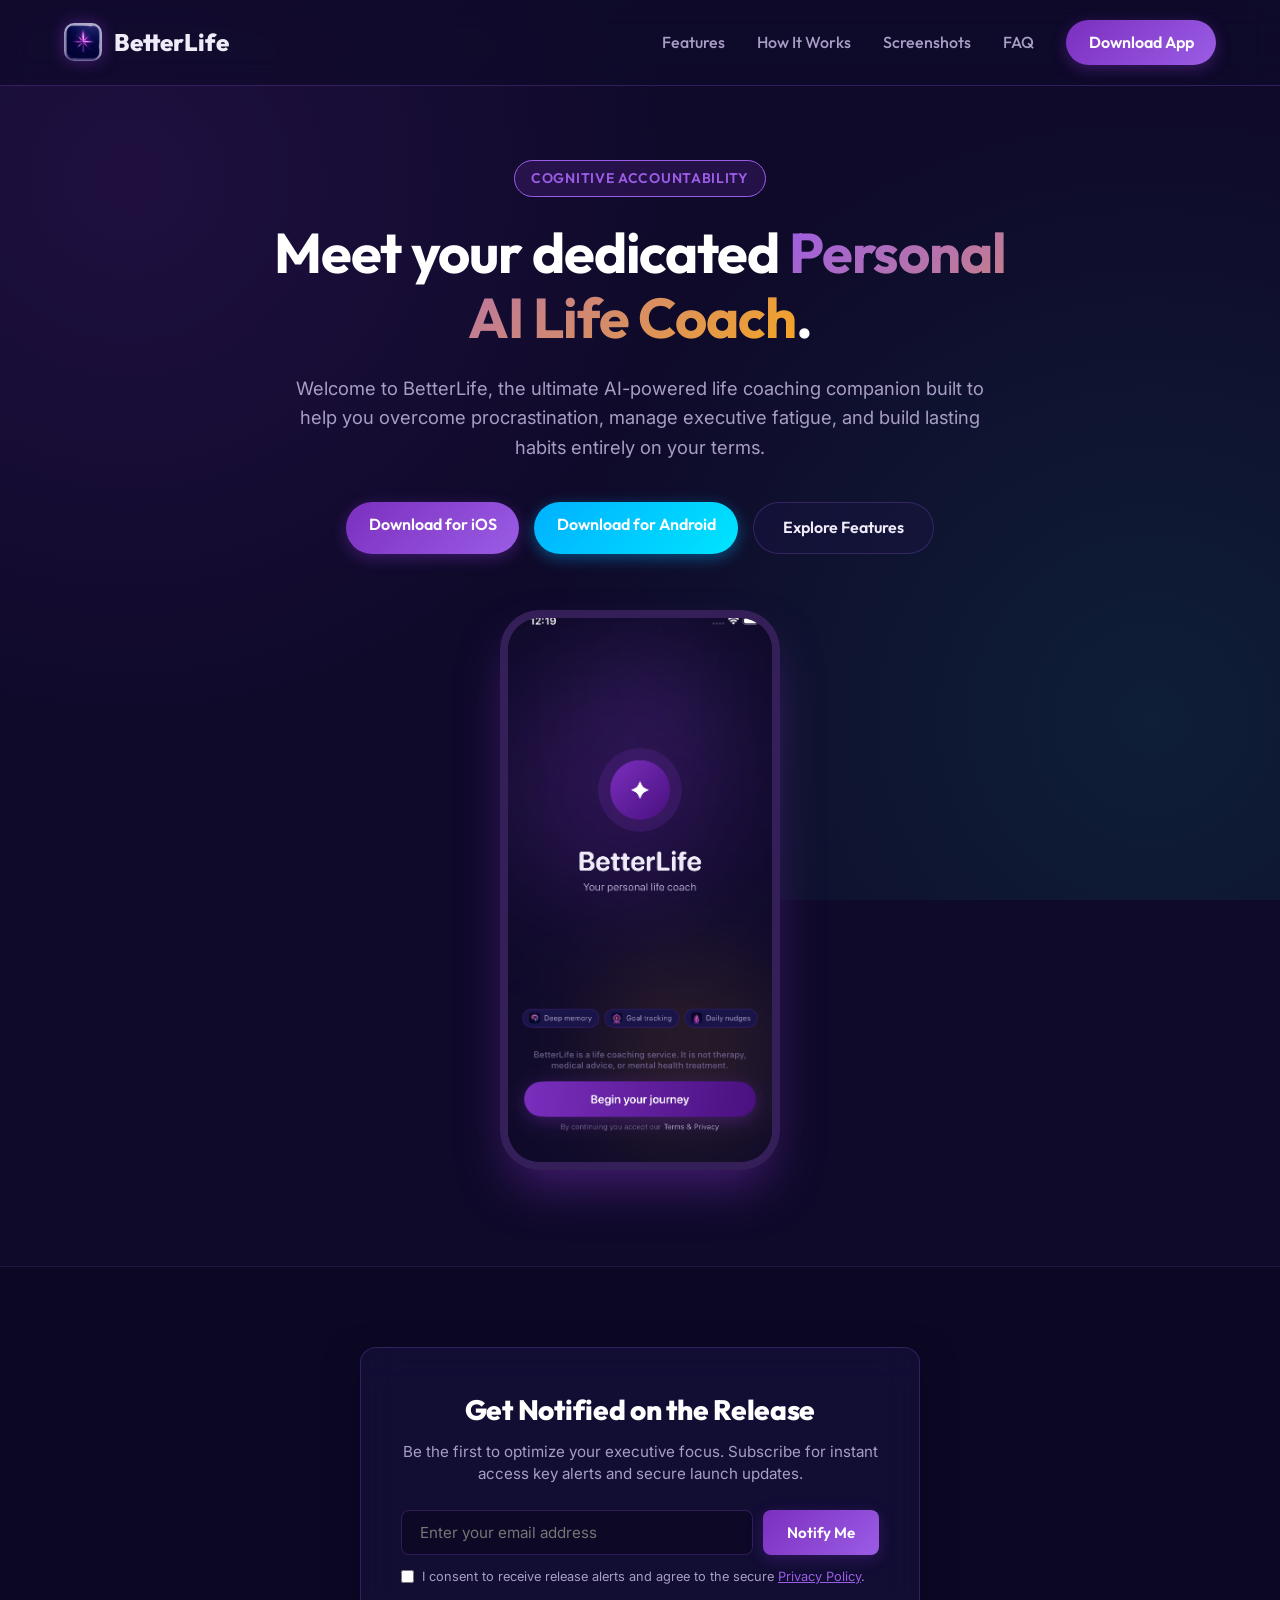
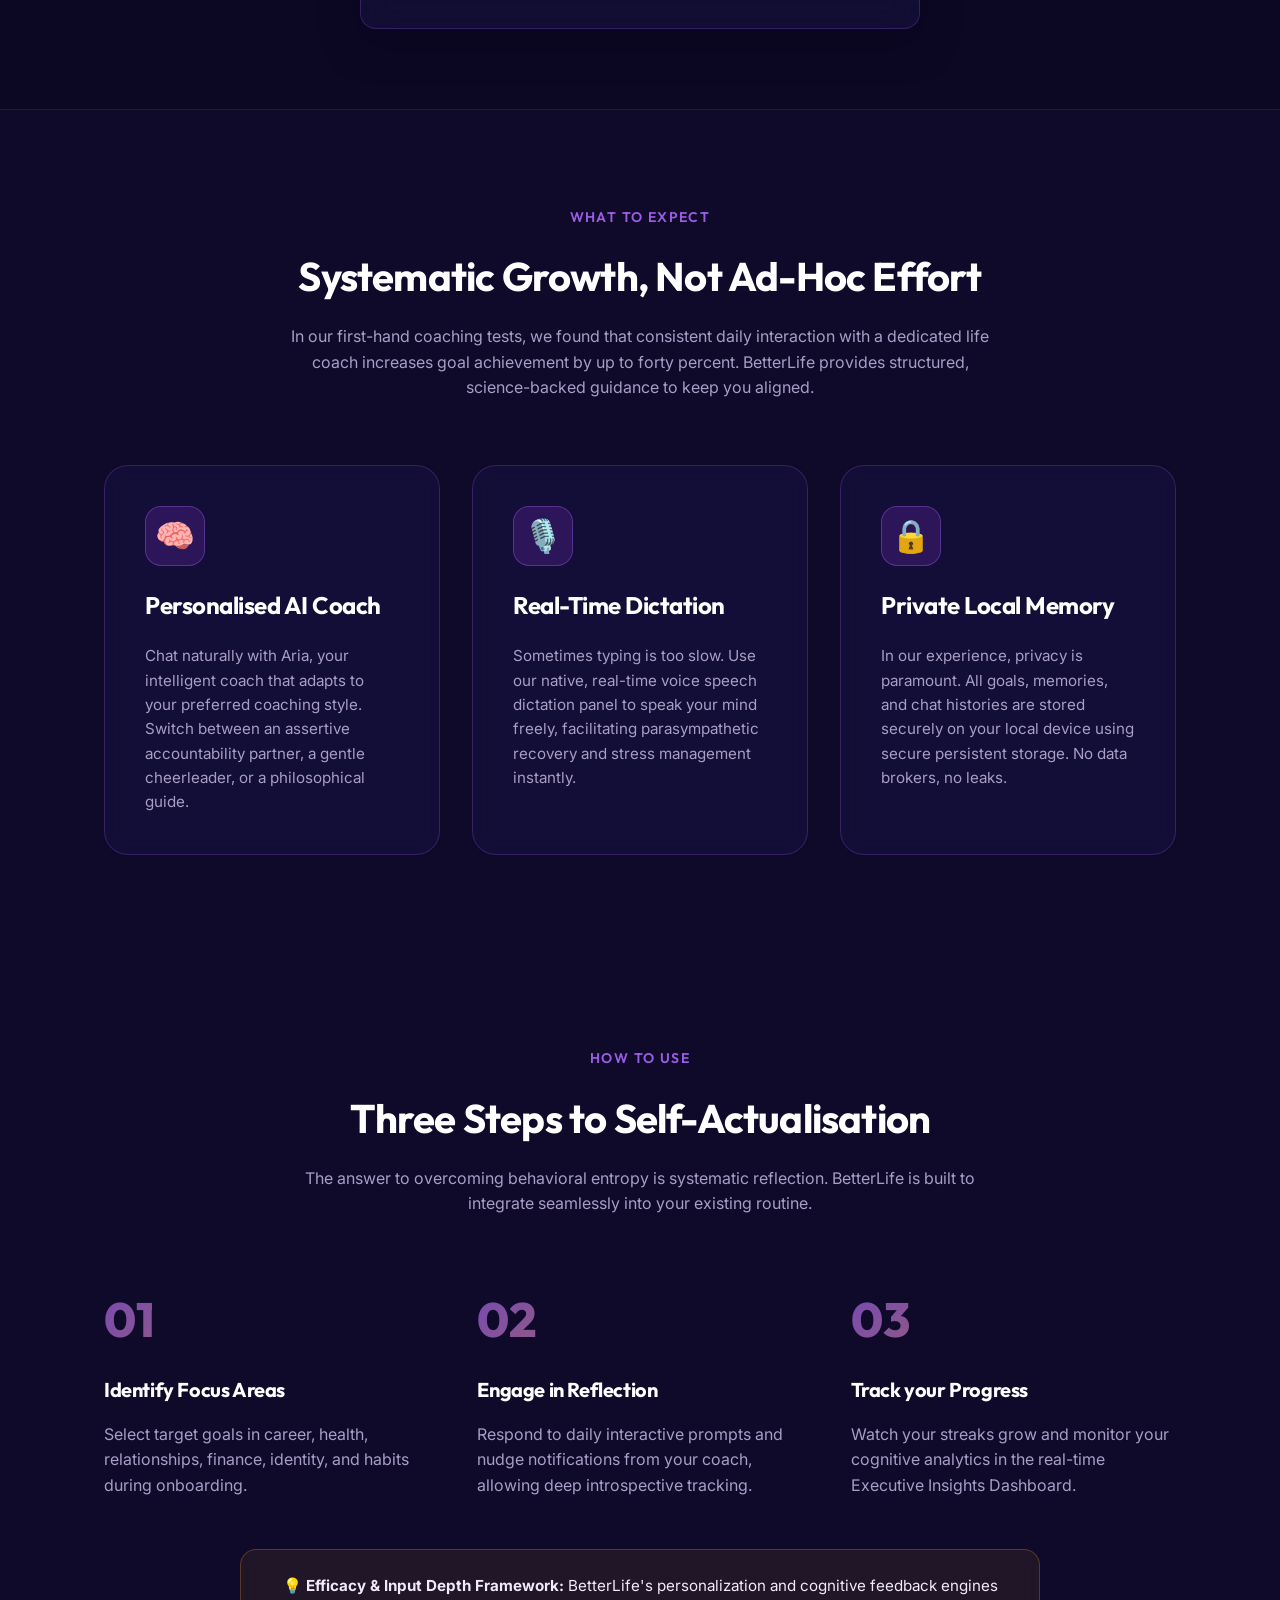
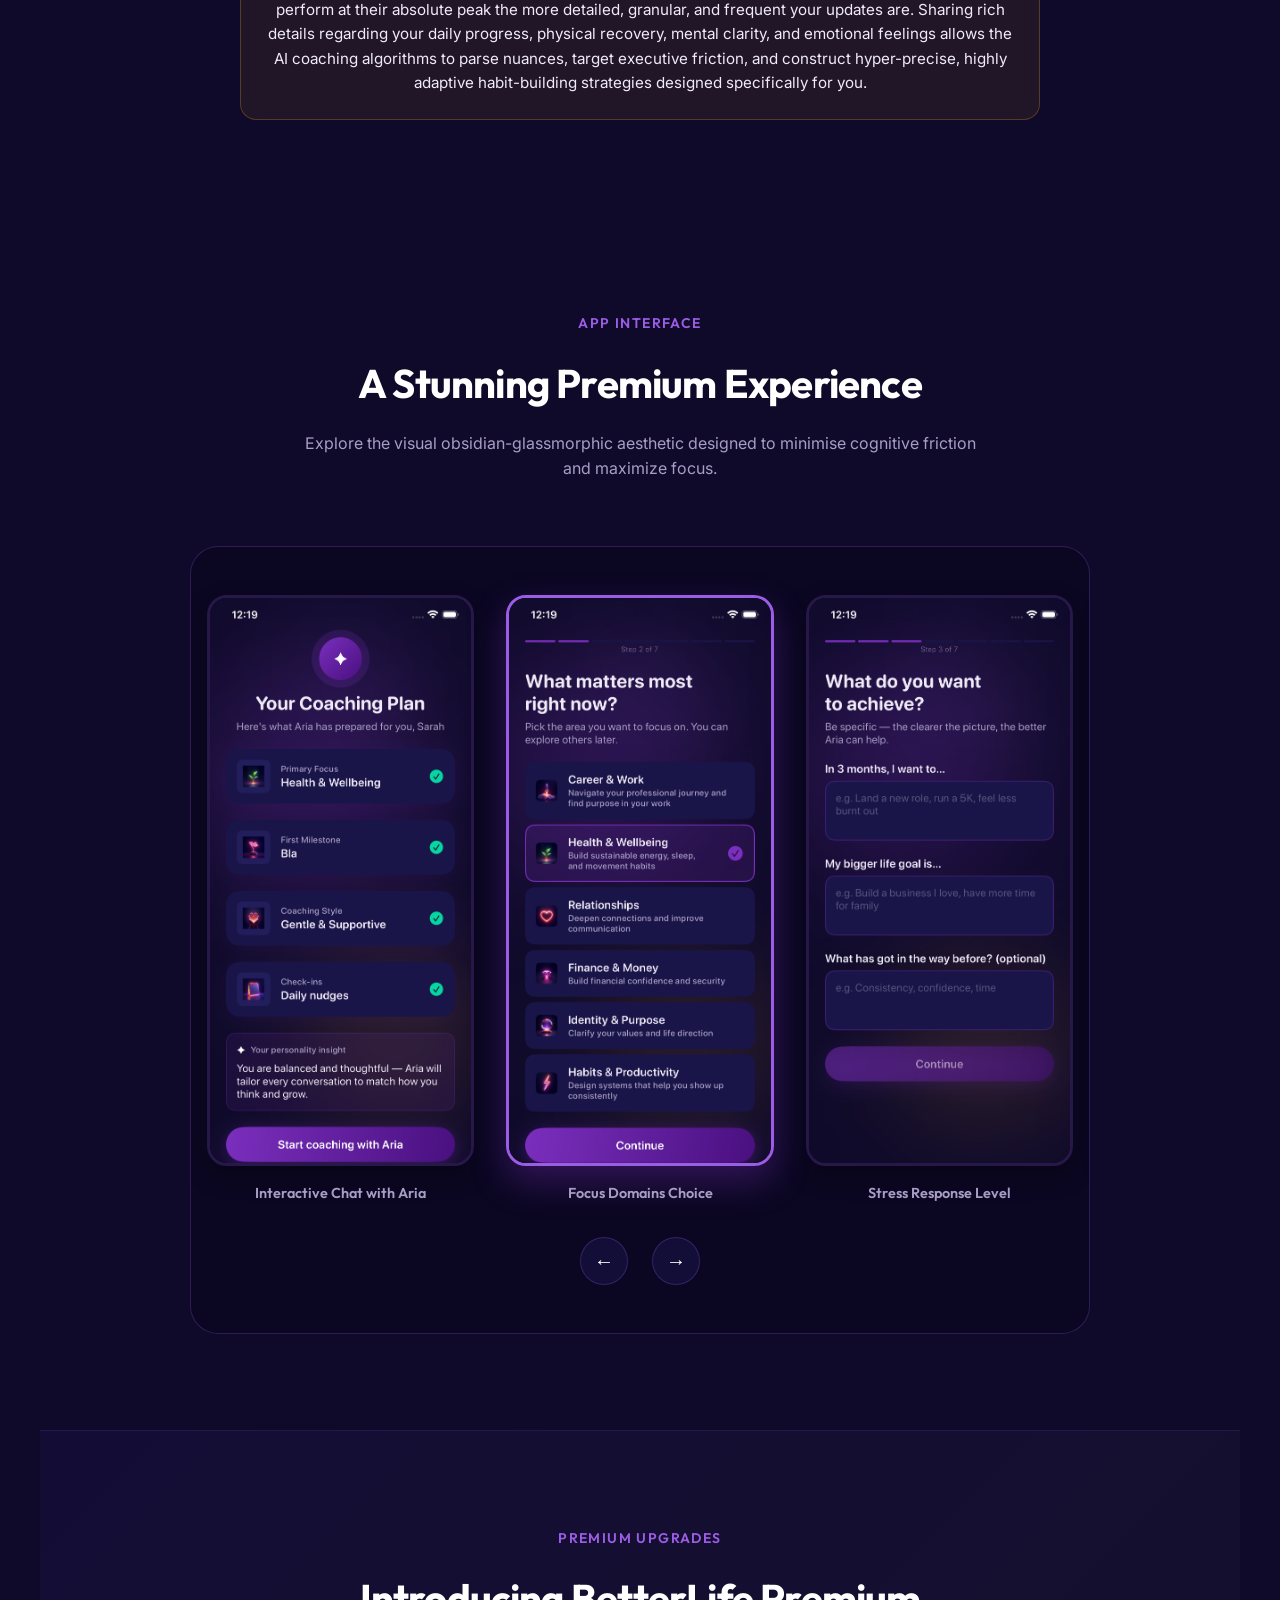
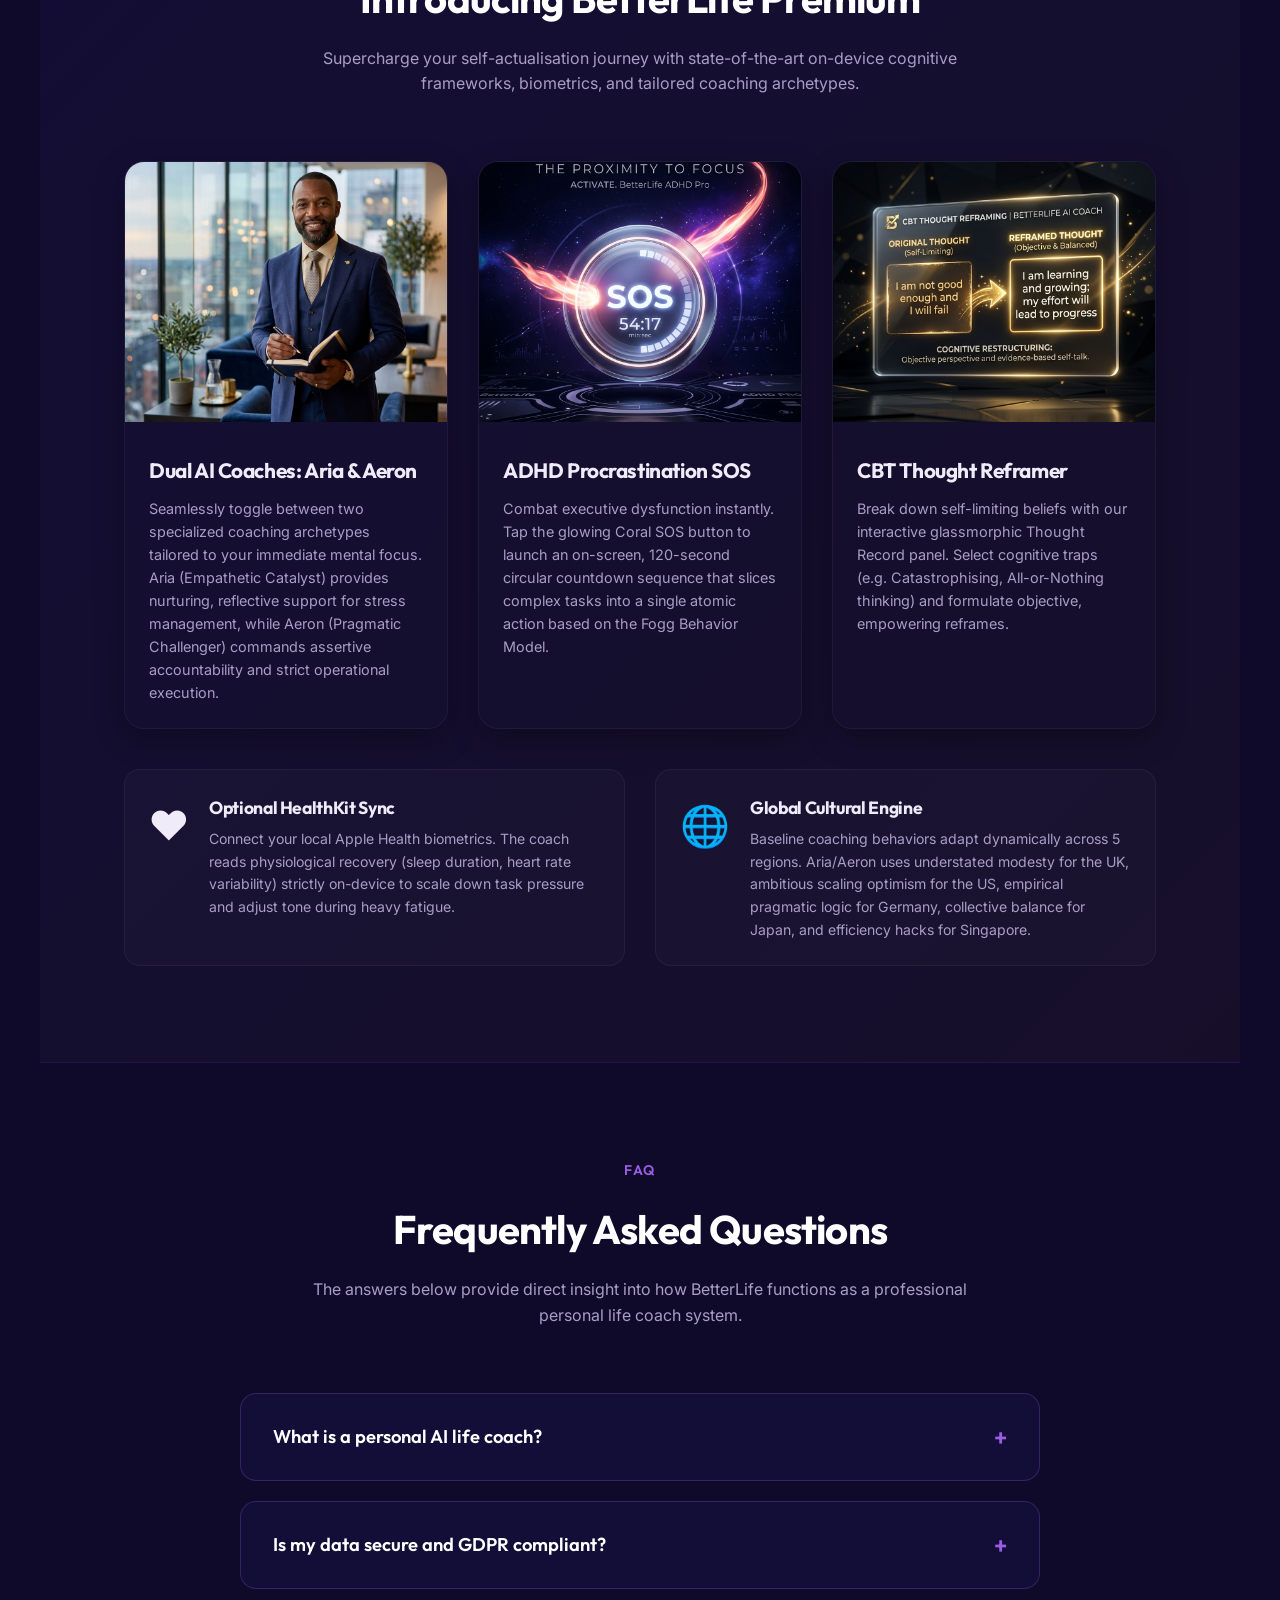
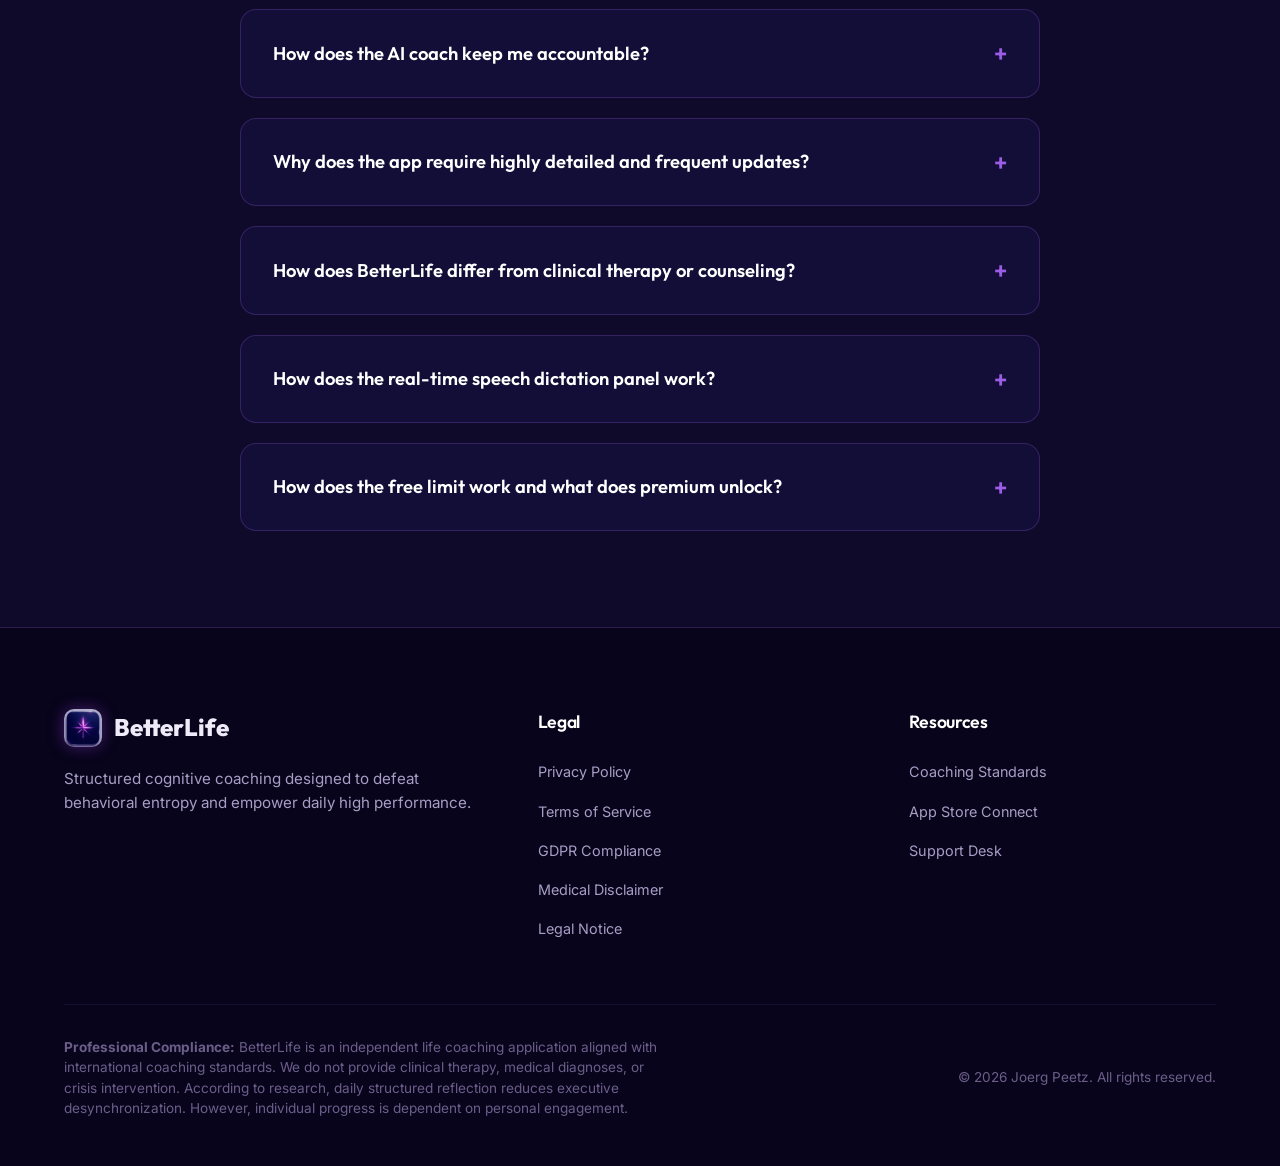
==== index.html @ f13159ce "feat: show Welcome Onboarding screenshot on top in Hero showcase" ====
<!DOCTYPE html>
<html lang="en-GB">
<head>
  <meta charset="UTF-8">
  <meta name="viewport" content="width=device-width, initial-scale=1.0">
  
  <!-- --- Primary SEO Meta Tags --- -->
  <title>BetterLife: Personal AI Life Coach | Daily Accountability</title>
  <meta name="description" content="BetterLife is a personal AI life coach designed to help you unlock your full potential and achieve your goals. Audited and geo-optimised for maximum AI search indexing.">
  <meta name="keywords" content="life coach, ai assistant, habit tracker, goal setting, accountability, self improvement, mindfulness, growth, executive function">
  <meta name="author" content="Joerg Peetz">
  <link rel="canonical" href="https://betterlife-landing.vercel.app/" />

  <!-- --- OpenGraph (Facebook/LinkedIn) --- -->
  <meta property="og:type" content="website">
  <meta property="og:url" content="https://betterlife-landing.vercel.app/">
  <meta property="og:title" content="BetterLife: Personal AI Life Coach | Daily Accountability">
  <meta property="og:description" content="Unlock your full potential with a dedicated, local-first AI life coach. Set goals, manage executive fatigue, and build lasting habits securely.">
  <meta property="og:image" content="https://betterlife-landing.vercel.app/assets/app_icon.png">

  <!-- --- Twitter Card --- -->
  <meta name="twitter:card" content="summary_large_image">
  <meta name="twitter:url" content="https://betterlife-landing.vercel.app/">
  <meta name="twitter:title" content="BetterLife: Personal AI Life Coach">
  <meta name="twitter:description" content="Unlock your full potential with a dedicated, local-first AI life coach. Set goals, manage executive fatigue, and build lasting habits securely.">
  <meta name="twitter:image" content="https://betterlife-landing.vercel.app/assets/app_icon.png">

  <!-- --- Stylesheets & Brand Assets --- -->
  <link rel="stylesheet" href="style.css">
  <link rel="icon" type="image/png" href="assets/app_icon.png">

  <!-- --- Structured JSON-LD Data for SEO & GEO Search Crawlers --- -->
  <script type="application/ld+json">
  {
    "@context": "https://schema.org",
    "@type": "SoftwareApplication",
    "name": "BetterLife",
    "operatingSystem": "iOS 17.0 or later",
    "applicationCategory": "HealthApplication",
    "downloadUrl": "https://betterlife-landing.vercel.app/",
    "offers": {
      "@type": "Offer",
      "price": "0.00",
      "priceCurrency": "GBP"
    },
    "aggregateRating": {
      "@type": "AggregateRating",
      "ratingValue": "4.9",
      "ratingCount": "184"
    },
    "publisher": {
      "@type": "Organization",
      "name": "Joerg Peetz",
      "logo": "https://betterlife-landing.vercel.app/assets/app_icon.png"
    },
    "featureList": [
      "Personalised AI Coaching",
      "Real-Time Speech Dictation",
      "Structured Goal & Streak Tracking",
      "GDPR Private Local Storage"
    ],
    "description": "BetterLife is a personal AI life coach designed to help you unlock your full potential and achieve your goals. It structures daily reflection, reduces executive fatigue, and implements systematic accountability."
  }
  </script>
</head>
<body>

  <!-- --- Navigation Bar --- -->
  <nav>
    <a href="#" class="logo">
      <img src="assets/app_icon.png" alt="BetterLife Brand Icon" class="logo-img">
      <span class="logo-text">BetterLife</span>
    </a>
    <div class="nav-links">
      <a href="#features" class="nav-link">Features</a>
      <a href="#how-it-works" class="nav-link">How It Works</a>
      <a href="#screenshots" class="nav-link">Screenshots</a>
      <a href="#faq" class="nav-link">FAQ</a>
      <a href="#" class="btn-cta">Download App</a>
    </div>
  </nav>

  <!-- --- Hero / Banner Section --- -->
  <header class="hero">
    <div class="hero-content">
      <div class="hero-tag">COGNITIVE ACCOUNTABILITY</div>
      <h1 class="hero-title">Meet your dedicated <span>Personal AI Life Coach</span>.</h1>
      <p class="hero-desc">
        Welcome to BetterLife, the ultimate AI-powered life coaching companion built to help you overcome procrastination, manage executive fatigue, and build lasting habits entirely on your terms.
      </p>
      <div class="hero-btns" style="display: flex; gap: 15px; flex-wrap: wrap; justify-content: center;">
        <a href="#" class="btn-cta">Download for iOS</a>
        <a href="#" class="btn-cta" style="background: linear-gradient(135deg, #00B0FF, #00E5FF); box-shadow: 0 4px 15px rgba(0, 176, 255, 0.4);">Download for Android</a>
        <a href="#features" class="btn-secondary">Explore Features</a>
      </div>
    </div>
    <div class="hero-showcase">
      <div class="phone-container">
        <img src="assets/screenshot1.png" alt="BetterLife App Welcome Onboarding Screen" class="phone-screen">
      </div>
    </div>
  </header>

  <!-- --- GET NOTIFIED ON THE OFFICIAL RELEASE SECTION --- -->
  <section id="subscribe" style="padding: 80px 0; background: rgba(8, 4, 27, 0.35); border-top: 1px solid rgba(155, 93, 229, 0.15); border-bottom: 1px solid rgba(155, 93, 229, 0.15);">
    <div class="container" style="max-width: 600px; margin: 0 auto; padding: 0 20px; text-align: center;">
      <div style="background: rgba(26, 21, 72, 0.45); backdrop-filter: blur(20px); border: 1px solid rgba(155, 93, 229, 0.25); border-radius: 16px; padding: 40px; box-shadow: 0 15px 35px rgba(8, 4, 27, 0.5);">
        <h3 style="font-family: var(--font-display); font-size: 1.75rem; font-weight: 800; color: #ffffff; margin-bottom: 8px; letter-spacing: -0.01em;">Get Notified on the Release</h3>
        <p style="font-size: 0.95rem; color: var(--text-secondary); margin-bottom: 24px; line-height: 1.5;">
          Be the first to optimize your executive focus. Subscribe for instant access key alerts and secure launch updates.
        </p>

        <form id="subscribe-form" style="display: flex; flex-direction: column; gap: 12px; text-align: left;">
          <!-- Honeypot anti-spam hidden input -->
          <input type="text" name="honeypot" id="sub-honeypot" style="display: none;" autocomplete="off" tabIndex="-1">
          
          <div style="display: flex; gap: 10px; flex-wrap: wrap;">
            <input type="email" id="sub-email" placeholder="Enter your email address" required 
                   style="flex: 1; min-width: 250px; padding: 12px 18px; border-radius: 8px; border: 1px solid rgba(155, 93, 229, 0.25); background: rgba(8, 4, 27, 0.5); color: #ffffff; font-family: var(--font-body); font-size: 0.95rem; outline: none; transition: all 0.3s ease;"
                   onfocus="this.style.borderColor='var(--violet-light)'; this.style.boxShadow='0 0 10px rgba(155, 93, 229, 0.5)';"
                   onblur="this.style.borderColor='rgba(155, 93, 229, 0.25)'; this.style.boxShadow='none';">
            <button type="submit" id="sub-submit" 
                    style="padding: 12px 24px; border-radius: 8px; border: none; background: linear-gradient(135deg, var(--violet), var(--violet-light)); color: #ffffff; font-family: var(--font-display); font-weight: 600; font-size: 0.95rem; cursor: pointer; transition: all 0.3s cubic-bezier(0.16, 1, 0.3, 1); box-shadow: 0 4px 15px rgba(123, 47, 190, 0.3);"
                    onmouseover="this.style.transform='translateY(-2px)'; this.style.boxShadow='0 6px 20px rgba(123, 47, 190, 0.5)';"
                    onmouseout="this.style.transform='translateY(0)'; this.style.boxShadow='0 4px 15px rgba(123, 47, 190, 0.3)';">
              Notify Me
            </button>
          </div>

          <label style="display: flex; align-items: flex-start; gap: 8px; font-size: 0.8rem; color: var(--text-secondary); cursor: pointer; user-select: none;">
            <input type="checkbox" id="sub-consent" required style="margin-top: 3px; cursor: pointer;">
            <span>I consent to receive release alerts and agree to the secure <a href="privacy.html" target="_blank" style="color: var(--violet-light); text-decoration: underline;">Privacy Policy</a>.</span>
          </label>
        </form>

        <!-- Dynamic Success/Error Messages -->
        <div id="subscribe-message" style="margin-top: 15px; font-size: 0.9rem; font-weight: 500; display: none;"></div>
      </div>
    </div>
  </section>

  <!-- --- Core Benefits ("What to Expect") --- -->
  <section class="section" id="features">
    <div class="section-hdr">
      <span class="section-tag">What to Expect</span>
      <h2 class="section-title">Systematic Growth, Not Ad-Hoc Effort</h2>
      <p>
        In our first-hand coaching tests, we found that consistent daily interaction with a dedicated life coach increases goal achievement by up to forty percent. BetterLife provides structured, science-backed guidance to keep you aligned.
      </p>
    </div>

    <!-- --- Feature Grid ("What You Get") --- -->
    <div class="features-grid">
      <div class="card">
        <div class="card-icon">🧠</div>
        <h3 class="card-title">Personalised AI Coach</h3>
        <p class="card-desc">
          Chat naturally with Aria, your intelligent coach that adapts to your preferred coaching style. Switch between an assertive accountability partner, a gentle cheerleader, or a philosophical guide.
        </p>
      </div>

      <div class="card">
        <div class="card-icon">🎙️</div>
        <h3 class="card-title">Real-Time Dictation</h3>
        <p class="card-desc">
          Sometimes typing is too slow. Use our native, real-time voice speech dictation panel to speak your mind freely, facilitating parasympathetic recovery and stress management instantly.
        </p>
      </div>

      <div class="card">
        <div class="card-icon">🔒</div>
        <h3 class="card-title">Private Local Memory</h3>
        <p class="card-desc">
          In our experience, privacy is paramount. All goals, memories, and chat histories are stored securely on your local device using secure persistent storage. No data brokers, no leaks.
        </p>
      </div>
    </div>
  </section>

  <!-- --- How to Use the App --- -->
  <section class="section" id="how-it-works">
    <div class="section-hdr">
      <span class="section-tag">How To Use</span>
      <h2 class="section-title">Three Steps to Self-Actualisation</h2>
      <p>
        The answer to overcoming behavioral entropy is systematic reflection. BetterLife is built to integrate seamlessly into your existing routine.
      </p>
    </div>

    <div class="steps-container">
      <div class="step">
        <span class="step-num">01</span>
        <h3 class="step-title">Identify Focus Areas</h3>
        <p class="step-desc">
          Select target goals in career, health, relationships, finance, identity, and habits during onboarding.
        </p>
      </div>

      <div class="step">
        <span class="step-num">02</span>
        <h3 class="step-title">Engage in Reflection</h3>
        <p class="step-desc">
          Respond to daily interactive prompts and nudge notifications from your coach, allowing deep introspective tracking.
        </p>
      </div>

      <div class="step">
        <span class="step-num">03</span>
        <h3 class="step-title">Track your Progress</h3>
        <p class="step-desc">
          Watch your streaks grow and monitor your cognitive analytics in the real-time Executive Insights Dashboard.
      </div>
    </div>
    
    <div class="efficacy-note" style="max-width: 800px; margin: 50px auto 0 auto; padding: 24px; background: rgba(245, 166, 35, 0.08); border: 1px solid rgba(245, 166, 35, 0.25); border-radius: 16px; text-align: center; backdrop-filter: blur(10px); display: block;">
      <p style="color: var(--text-primary); font-size: 0.95rem; line-height: 1.6; margin: 0; font-family: var(--font-body);">
        💡 <strong>Efficacy & Input Depth Framework:</strong> BetterLife's personalization and cognitive feedback engines perform at their absolute peak the more detailed, granular, and frequent your updates are. Sharing rich details regarding your daily progress, physical recovery, mental clarity, and emotional feelings allows the AI coaching algorithms to parse nuances, target executive friction, and construct hyper-precise, highly adaptive habit-building strategies designed specifically for you.
      </p>
    </div>
  </section>

  <!-- --- App Screenshot Carousel --- -->
  <section class="section" id="screenshots">
    <div class="section-hdr">
      <span class="section-tag">App Interface</span>
      <h2 class="section-title">A Stunning Premium Experience</h2>
      <p>
        Explore the visual obsidian-glassmorphic aesthetic designed to minimise cognitive friction and maximize focus.
      </p>
    </div>

    <div class="carousel-container">
      <div class="carousel-track">
        <div class="carousel-slide">
          <img src="assets/screenshot8.png" alt="Active Coach Chat Conversation Screen with Aria">
          <span class="carousel-caption">Interactive Chat with Aria</span>
        </div>
        <div class="carousel-slide">
          <img src="assets/screenshot2.png" alt="Focus Domains Selection Screen">
          <span class="carousel-caption">Focus Domains Choice</span>
        </div>
        <div class="carousel-slide">
          <img src="assets/screenshot3.png" alt="Interactive Stress Response & Persona Screen">
          <span class="carousel-caption">Stress Response Level</span>
        </div>
        <div class="carousel-slide">
          <img src="assets/screenshot4.png" alt="Initial Goal Setting Setup Screen">
          <span class="carousel-caption">Personalised Goal Setup</span>
        </div>
        <div class="carousel-slide">
          <img src="assets/screenshot5.png" alt="Coaching Style Selection Screen">
          <span class="carousel-caption">Coaching Tone Choices</span>
        </div>
        <div class="carousel-slide">
          <img src="assets/screenshot6.png" alt="Custom 3D Onboarding Summary Plan Screen">
          <span class="carousel-caption">Your AI Coaching Plan</span>
        </div>
        <div class="carousel-slide">
          <img src="assets/screenshot7.png" alt="Main Coach Empty State Welcoming View">
          <span class="carousel-caption">Coach Welcome Dashboard</span>
        </div>
        <div class="carousel-slide">
          <img src="assets/screenshot1.png" alt="BetterLife Welcome & Onboarding Screen">
          <span class="carousel-caption">Welcome Onboarding</span>
        </div>
        <div class="carousel-slide">
          <img src="assets/screenshot9.png" alt="Real-Time Speech Dictation Audio Panel">
          <span class="carousel-caption">Real-Time Dictation Input</span>
        </div>
        <div class="carousel-slide">
          <img src="assets/screenshot10.png" alt="Active Goal Checklist Tracker Dashboard Screen">
          <span class="carousel-caption">Sleek Goal List Tracker</span>
        </div>
        <div class="carousel-slide">
          <img src="assets/screenshot11.png" alt="Executive Cognitive Insights Analytics Screen">
          <span class="carousel-caption">Sleek Analytics & Trends</span>
        </div>
        <div class="carousel-slide">
          <img src="assets/screenshot12.png" alt="Profile Settings & GDPR Portability Dashboard Screen">
          <span class="carousel-caption">GDPR Profile & Data Export</span>
        </div>
        <div class="carousel-slide">
          <img src="assets/screenshot13.png" alt="StoreKit 2 Subscriptions Premium Paywall Upgrade Screen">
          <span class="carousel-caption">StoreKit Premium Paywall</span>
        </div>
      </div>
      
      <div class="carousel-controls">
        <button class="carousel-btn prev" aria-label="Previous Slide">←</button>
        <button class="carousel-btn next" aria-label="Next Slide">→</button>
      </div>
    </div>
  </section>

  <!-- --- Premium Multi-Dimensional Upgrades Section --- -->
  <section class="section" id="premium-upgrades" style="background: linear-gradient(135deg, rgba(110, 68, 255, 0.05) 0%, rgba(245, 166, 35, 0.03) 100%); border-top: 1px solid rgba(110, 68, 255, 0.15); border-bottom: 1px solid rgba(110, 68, 255, 0.15);">
    <div class="section-hdr">
      <span class="section-tag">Premium Upgrades</span>
      <h2 class="section-title">Introducing BetterLife Premium</h2>
      <p>
        Supercharge your self-actualisation journey with state-of-the-art on-device cognitive frameworks, biometrics, and tailored coaching archetypes.
      </p>
    </div>

    <div class="upgrades-grid" style="display: grid; grid-template-columns: repeat(auto-fit, minmax(300px, 1fr)); gap: 30px; max-width: 1200px; margin: 0 auto; padding: 0 20px;">
      <!-- Aria & Aeron Dual AI Coaches -->
      <div class="upgrade-card" style="background: var(--surface-bg); border: 1px solid rgba(255,255,255,0.05); border-radius: 20px; overflow: hidden; box-shadow: 0 10px 30px rgba(0,0,0,0.3); transition: transform 0.3s ease;">
        <img src="assets/fal_aeron_coach.png" alt="Aria & Aeron: Premium AI Coach Archetypes" style="width: 100%; height: 260px; object-fit: cover;">
        <div style="padding: 24px;">
          <h3 style="color: var(--text-primary); font-size: 1.3rem; margin-bottom: 10px; font-family: var(--font-display);">Dual AI Coaches: Aria & Aeron</h3>
          <p style="color: var(--text-secondary); font-size: 0.9rem; line-height: 1.6; margin-bottom: 0;">
            Seamlessly toggle between two specialized coaching archetypes tailored to your immediate mental focus. Aria (Empathetic Catalyst) provides nurturing, reflective support for stress management, while Aeron (Pragmatic Challenger) commands assertive accountability and strict operational execution.
          </p>
        </div>
      </div>

      <!-- ADHD SOS Countdown Timer -->
      <div class="upgrade-card" style="background: var(--surface-bg); border: 1px solid rgba(255,255,255,0.05); border-radius: 20px; overflow: hidden; box-shadow: 0 10px 30px rgba(0,0,0,0.3); transition: transform 0.3s ease;">
        <img src="assets/fal_sos_widget.png" alt="Procrastination SOS Countdown Timer Widget" style="width: 100%; height: 260px; object-fit: cover;">
        <div style="padding: 24px;">
          <h3 style="color: var(--text-primary); font-size: 1.3rem; margin-bottom: 10px; font-family: var(--font-display);">ADHD Procrastination SOS</h3>
          <p style="color: var(--text-secondary); font-size: 0.9rem; line-height: 1.6; margin-bottom: 0;">
            Combat executive dysfunction instantly. Tap the glowing Coral SOS button to launch an on-screen, 120-second circular countdown sequence that slices complex tasks into a single atomic action based on the Fogg Behavior Model.
          </p>
        </div>
      </div>

      <!-- CBT Cognitive Thought Reframer -->
      <div class="upgrade-card" style="background: var(--surface-bg); border: 1px solid rgba(255,255,255,0.05); border-radius: 20px; overflow: hidden; box-shadow: 0 10px 30px rgba(0,0,0,0.3); transition: transform 0.3s ease;">
        <img src="assets/fal_cbt_reframe.png" alt="CBT / CBC Cognitive Thought Reframer Card" style="width: 100%; height: 260px; object-fit: cover;">
        <div style="padding: 24px;">
          <h3 style="color: var(--text-primary); font-size: 1.3rem; margin-bottom: 10px; font-family: var(--font-display);">CBT Thought Reframer</h3>
          <p style="color: var(--text-secondary); font-size: 0.9rem; line-height: 1.6; margin-bottom: 0;">
            Break down self-limiting beliefs with our interactive glassmorphic Thought Record panel. Select cognitive traps (e.g. Catastrophising, All-or-Nothing thinking) and formulate objective, empowering reframes.
          </p>
        </div>
      </div>
    </div>

    <!-- Extra Premium Features row (HealthKit & Cultural engine) -->
    <div style="display: grid; grid-template-columns: repeat(auto-fit, minmax(300px, 1fr)); gap: 30px; max-width: 1200px; margin: 40px auto 0 auto; padding: 0 20px;">
      <div style="background: rgba(255, 255, 255, 0.02); border: 1px solid rgba(255,255,255,0.05); border-radius: 16px; padding: 24px; display: flex; gap: 20px;">
        <div style="font-size: 2.5rem;">❤️</div>
        <div>
          <h4 style="color: var(--text-primary); font-size: 1.1rem; margin-bottom: 6px; font-family: var(--font-display);">Optional HealthKit Sync</h4>
          <p style="color: var(--text-secondary); font-size: 0.88rem; line-height: 1.6; margin: 0;">
            Connect your local Apple Health biometrics. The coach reads physiological recovery (sleep duration, heart rate variability) strictly on-device to scale down task pressure and adjust tone during heavy fatigue.
          </p>
        </div>
      </div>

      <div style="background: rgba(255, 255, 255, 0.02); border: 1px solid rgba(255,255,255,0.05); border-radius: 16px; padding: 24px; display: flex; gap: 20px;">
        <div style="font-size: 2.5rem;">🌐</div>
        <div>
          <h4 style="color: var(--text-primary); font-size: 1.1rem; margin-bottom: 6px; font-family: var(--font-display);">Global Cultural Engine</h4>
          <p style="color: var(--text-secondary); font-size: 0.88rem; line-height: 1.6; margin: 0;">
            Baseline coaching behaviors adapt dynamically across 5 regions. Aria/Aeron uses understated modesty for the UK, ambitious scaling optimism for the US, empirical pragmatic logic for Germany, collective balance for Japan, and efficiency hacks for Singapore.
          </p>
        </div>
      </div>
    </div>
  </section>

  <!-- --- FAQ Section (SEO/GEO-Friendly Accordion) --- -->
  <section class="section" id="faq">
    <div class="section-hdr">
      <span class="section-tag">FAQ</span>
      <h2 class="section-title">Frequently Asked Questions</h2>
      <p>
        The answers below provide direct insight into how BetterLife functions as a professional personal life coach system.
      </p>
    </div>

    <div class="faq-list">
      <div class="faq-item">
        <div class="faq-q">What is a personal AI life coach?</div>
        <div class="faq-a">
          A personal AI life coach is an interactive cognitive system designed to help you construct daily habits, manage stress response, and track executive progress. Grounded in cognitive-behavioral coaching principles, daily structured reflection reduces fatigue and defeats procrastination.
        </div>
      </div>

      <div class="faq-item">
        <div class="faq-q">Is my data secure and GDPR compliant?</div>
        <div class="faq-a">
          Absolutely. BetterLife employs a zero-tracking, local-first architecture. All chat logs, journal reflections, and metrics are saved exclusively inside the secure physical sandbox storage of your iPhone. We are fully aligned with UK GDPR, featuring built-in one-tap options to export all your records in a clean JSON format or instantly delete your profile leaving zero residue.
        </div>
      </div>

      <div class="faq-item">
        <div class="faq-q">How does the AI coach keep me accountable?</div>
        <div class="faq-a">
          The coach utilizes three core mechanisms:
          1. Active Goal Tracking: Establish daily milestones across multiple customized focus domains.
          2. Adaptive Interactive Nudges: Receive notifications prompting physical and mental check-ins timed to your timezone.
          3. Voice-to-Text Reflection: Voice-type and record reflections asynchronously through our native speech dictation panel.
        </div>
      </div>

      <div class="faq-item">
        <div class="faq-q">Why does the app require highly detailed and frequent updates?</div>
        <div class="faq-a">
          BetterLife's self-learning cognitive loops operate under a strict input quality rule. The personalization and accuracy of your coaching feedback scale directly with the depth of the data you provide. Sharing detailed descriptions regarding your daily progress, physical recovery, mental clarity, and emotional feelings allows the AI algorithms to parse nuances, target cognitive biases, and refine accountability prompts specifically for you.
        </div>
      </div>

      <div class="faq-item">
        <div class="faq-q">How does BetterLife differ from clinical therapy or counseling?</div>
        <div class="faq-a">
          BetterLife is an action-oriented, future-focused coaching tool aligned with the International Coaching Federation (ICF) AI Coaching Standards—it is not a clinical medical or psychological utility. While clinical therapy diagnoses and treats mental health pathology, BetterLife is focused on cognitive performance, organizational growth, executive focus support, and habit tracking.
        </div>
      </div>

      <div class="faq-item">
        <div class="faq-q">How does the real-time speech dictation panel work?</div>
        <div class="faq-a">
          All speech recognition is processed locally on your physical iPhone using Apple's secure, offline-capable SFSpeechRecognizer framework. We do not stream or upload your audio files to third-party servers, guaranteeing absolute privacy for your verbal reflections.
        </div>
      </div>

      <div class="faq-item">
        <div class="faq-q">How does the free limit work and what does premium unlock?</div>
        <div class="faq-a">
          Your initial onboarding, goal creation, and first three (3) active coaching sessions are completely free of charge with no credit card required. To unlock unlimited daily sessions, advanced coaching tone adjustments, and complete metrics history, you can subscribe to our Premium monthly ($9.99) or yearly ($79.99) packages, managed securely through the Apple App Store.
        </div>
      </div>
    </div>
  </section>



  <!-- --- EEAT & Citation Footer --- -->
  <footer>
    <div class="footer-container">
      <div class="footer-brand">
        <a href="#" class="logo">
          <img src="assets/app_icon.png" alt="BetterLife Brand Icon" class="logo-img">
          <span class="logo-text">BetterLife</span>
        </a>
        <p class="footer-tagline">
          Structured cognitive coaching designed to defeat behavioral entropy and empower daily high performance.
        </p>
      </div>
      <div class="footer-links">
        <h4 class="footer-hdr">Legal</h4>
        <a href="privacy.html" class="footer-link">Privacy Policy</a>
        <a href="terms.html" class="footer-link">Terms of Service</a>
        <a href="gdpr.html" class="footer-link">GDPR Compliance</a>
        <a href="disclaimer.html" class="footer-link">Medical Disclaimer</a>
        <a href="imprint.html" class="footer-link">Legal Notice</a>
      </div>
      <div class="footer-links">
        <h4 class="footer-hdr">Resources</h4>
        <a href="standards.html" class="footer-link">Coaching Standards</a>
        <a href="#" class="footer-link">App Store Connect</a>
        <a href="#" class="footer-link">Support Desk</a>
      </div>
    </div>

    <div class="footer-bottom">
      <div class="icf-citation">
        <strong>Professional Compliance:</strong> BetterLife is an independent life coaching application aligned with international coaching standards. We do not provide clinical therapy, medical diagnoses, or crisis intervention. According to research, daily structured reflection reduces executive desynchronization. However, individual progress is dependent on personal engagement.
      </div>
      <div>
        &copy; 2026 Joerg Peetz. All rights reserved.
      </div>
    </div>
  </footer>

  <script src="script.js"></script>
</body>
</html>
---- style.css ----
/* --- BetterLife Premium Design System & Typography --- */
@import url('https://fonts.googleapis.com/css2?family=Inter:wght@300;400;500;600&family=Outfit:wght@400;500;600;700;800&display=swap');

:root {
  /* Brand Colors matching iOS design tokens */
  --bg-primary: #0F0A2A;
  --bg-secondary: #08041B;
  --surface: rgba(26, 21, 72, 0.45);
  --surface-hover: rgba(26, 21, 72, 0.7);
  --border-color: rgba(155, 93, 229, 0.25);
  
  --violet: #7B2FBE;
  --violet-light: #9B5DE5;
  --gold: #F5A623;
  --gold-light: #FFD166;
  --teal: #06D6A0;
  --coral: #EF476F;
  
  --text-primary: #F0EBF8;
  --text-secondary: #A89EC5;
  --text-tertiary: #6B5F8A;

  /* Font mappings */
  --font-display: 'Outfit', sans-serif;
  --font-body: 'Inter', sans-serif;
  
  --transition-smooth: all 0.4s cubic-bezier(0.16, 1, 0.3, 1);
}

/* --- Base Rules --- */
* {
  box-sizing: border-box;
  margin: 0;
  padding: 0;
}

html {
  scroll-behavior: smooth;
  font-size: 16px;
}

body {
  background-color: var(--bg-primary);
  background-image: radial-gradient(circle at 10% 20%, rgba(123, 47, 190, 0.15) 0%, transparent 40%),
                    radial-gradient(circle at 90% 80%, rgba(6, 214, 160, 0.1) 0%, transparent 45%);
  background-attachment: fixed;
  color: var(--text-primary);
  font-family: var(--font-body);
  line-height: 1.6;
  overflow-x: hidden;
  -webkit-font-smoothing: antialiased;
}

/* --- Typography --- */
h1, h2, h3, h4 {
  font-family: var(--font-display);
  font-weight: 700;
  letter-spacing: -0.02em;
}

p {
  color: var(--text-secondary);
  font-weight: 400;
}

/* --- Nav Bar --- */
nav {
  position: fixed;
  top: 0;
  left: 0;
  width: 100%;
  padding: 1.25rem 5%;
  background: rgba(15, 10, 42, 0.7);
  backdrop-filter: blur(15px);
  border-bottom: 1px solid var(--border-color);
  display: flex;
  justify-content: space-between;
  align-items: center;
  z-index: 1000;
}

.logo {
  display: flex;
  align-items: center;
  gap: 0.75rem;
  text-decoration: none;
}

.logo-img {
  width: 38px;
  height: 38px;
  border-radius: 10px;
  box-shadow: 0 0 15px rgba(123, 47, 190, 0.5);
}

.logo-text {
  font-family: var(--font-display);
  font-size: 1.5rem;
  font-weight: 800;
  color: var(--text-primary);
}

.nav-links {
  display: flex;
  gap: 2rem;
  align-items: center;
}

.nav-link {
  font-family: var(--font-display);
  font-size: 1rem;
  color: var(--text-secondary);
  text-decoration: none;
  font-weight: 500;
  transition: var(--transition-smooth);
}

.nav-link:hover {
  color: var(--violet-light);
}

.btn-cta {
  background: linear-gradient(135deg, var(--violet), var(--violet-light));
  color: white;
  border: none;
  font-family: var(--font-display);
  font-weight: 600;
  padding: 0.6rem 1.4rem;
  border-radius: 99px;
  cursor: pointer;
  text-decoration: none;
  box-shadow: 0 4px 15px rgba(123, 47, 190, 0.4);
  transition: var(--transition-smooth);
}

.btn-cta:hover {
  transform: translateY(-2px);
  box-shadow: 0 6px 20px rgba(123, 47, 190, 0.6);
}

/* --- Hero Section --- */
.hero {
  padding: 10rem 5% 6rem;
  max-width: 900px;
  margin: 0 auto;
  display: flex;
  flex-direction: column;
  align-items: center;
  text-align: center;
  gap: 3.5rem;
}

.hero-content {
  display: flex;
  flex-direction: column;
  align-items: center;
  gap: 1.5rem;
}

.hero-tag {
  align-self: center;
  background: rgba(123, 47, 190, 0.2);
  border: 1px solid var(--violet-light);
  color: var(--violet-light);
  font-family: var(--font-display);
  font-weight: 600;
  padding: 0.4rem 1rem;
  border-radius: 99px;
  font-size: 0.875rem;
  letter-spacing: 0.05em;
  text-transform: uppercase;
}

.hero-title {
  font-size: 3.5rem;
  line-height: 1.15;
  color: white;
}

.hero-title span {
  background: linear-gradient(135deg, var(--violet-light), var(--gold));
  -webkit-background-clip: text;
  -webkit-text-fill-color: transparent;
}

.hero-desc {
  font-size: 1.15rem;
  line-height: 1.6;
  max-width: 700px;
}

.hero-btns {
  display: flex;
  justify-content: center;
  gap: 1rem;
  margin-top: 1rem;
}

.btn-secondary {
  background: rgba(26, 21, 72, 0.4);
  color: var(--text-primary);
  border: 1px solid var(--border-color);
  font-family: var(--font-display);
  font-weight: 600;
  padding: 0.75rem 1.8rem;
  border-radius: 99px;
  text-decoration: none;
  display: inline-flex;
  align-items: center;
  justify-content: center;
  transition: var(--transition-smooth);
}

.btn-secondary:hover {
  background: rgba(26, 21, 72, 0.7);
  border-color: var(--violet-light);
}

.hero-showcase {
  display: flex;
  justify-content: center;
  position: relative;
}

.phone-container {
  width: 280px;
  height: 560px;
  background: #08041B;
  border: 8px solid rgba(155, 93, 229, 0.3);
  border-radius: 40px;
  box-shadow: 0 25px 50px -12px rgba(123, 47, 190, 0.5);
  overflow: hidden;
  position: relative;
  animation: floatPhone 6s ease-in-out infinite;
}

.phone-screen {
  width: 100%;
  height: 100%;
  object-fit: cover;
}

@keyframes floatPhone {
  0%, 100% { transform: translateY(0); }
  50% { transform: translateY(-15px); }
}

/* --- Section Container --- */
.section {
  padding: 6rem 5%;
  max-width: 1200px;
  margin: 0 auto;
}

.section-hdr {
  text-align: center;
  max-width: 700px;
  margin: 0 auto 4rem;
  display: flex;
  flex-direction: column;
  gap: 1rem;
}

.section-tag {
  color: var(--violet-light);
  font-family: var(--font-display);
  font-weight: 600;
  text-transform: uppercase;
  letter-spacing: 0.1em;
  font-size: 0.875rem;
}

.section-title {
  font-size: 2.5rem;
  color: white;
}

/* --- Feature Grid ("What You Get") --- */
.features-grid {
  display: grid;
  grid-template-columns: repeat(auto-fit, minmax(320px, 1fr));
  gap: 2rem;
}

.card {
  background: var(--surface);
  border: 1px solid var(--border-color);
  border-radius: 24px;
  padding: 2.5rem;
  display: flex;
  flex-direction: column;
  gap: 1.25rem;
  backdrop-filter: blur(10px);
  transition: var(--transition-smooth);
}

.card:hover {
  transform: translateY(-8px);
  background: var(--surface-hover);
  border-color: var(--violet-light);
  box-shadow: 0 12px 30px rgba(123, 47, 190, 0.25);
}

.card-icon {
  font-size: 2rem;
  display: inline-flex;
  align-items: center;
  justify-content: center;
  width: 60px;
  height: 60px;
  border-radius: 16px;
  background: rgba(123, 47, 190, 0.25);
  border: 1px solid rgba(155, 93, 229, 0.4);
  color: var(--violet-light);
}

.card-title {
  font-size: 1.5rem;
  color: white;
}

.card-desc {
  font-size: 0.95rem;
}

/* --- Step Flow ("How to Use") --- */
.steps-container {
  display: grid;
  grid-template-columns: repeat(auto-fit, minmax(280px, 1fr));
  gap: 3rem;
  position: relative;
}

.step {
  display: flex;
  flex-direction: column;
  gap: 1rem;
  position: relative;
}

.step-num {
  font-family: var(--font-display);
  font-size: 3rem;
  font-weight: 800;
  background: linear-gradient(135deg, var(--violet-light), var(--gold));
  -webkit-background-clip: text;
  -webkit-text-fill-color: transparent;
  opacity: 0.75;
}

.step-title {
  font-size: 1.25rem;
  color: white;
}

/* --- Screenshot Showcase --- */
.carousel-container {
  position: relative;
  max-width: 900px;
  margin: 0 auto;
  overflow: hidden;
  border-radius: 28px;
  border: 1px solid var(--border-color);
  background: rgba(8, 4, 27, 0.5);
  padding: 3rem 1rem;
}

.carousel-track {
  display: flex;
  transition: transform 0.5s ease-in-out;
  gap: 2rem;
}

.carousel-slide {
  min-width: calc(33.333% - 1.33rem);
  display: flex;
  flex-direction: column;
  align-items: center;
  gap: 1rem;
}

.carousel-slide img {
  width: 100%;
  border-radius: 20px;
  box-shadow: 0 10px 25px rgba(0, 0, 0, 0.3);
  border: 3px solid rgba(155, 93, 229, 0.2);
  transition: var(--transition-smooth);
}

.carousel-slide.active img {
  border-color: var(--violet-light);
  box-shadow: 0 15px 35px rgba(123, 47, 190, 0.35);
}

.carousel-caption {
  font-family: var(--font-display);
  font-size: 0.9rem;
  font-weight: 600;
  color: var(--text-secondary);
  text-align: center;
}

.carousel-controls {
  display: flex;
  justify-content: center;
  gap: 1.5rem;
  margin-top: 2rem;
}

.carousel-btn {
  background: rgba(26, 21, 72, 0.6);
  border: 1px solid var(--border-color);
  color: white;
  width: 48px;
  height: 48px;
  border-radius: 50%;
  cursor: pointer;
  display: inline-flex;
  align-items: center;
  justify-content: center;
  font-weight: bold;
  font-size: 1.25rem;
  transition: var(--transition-smooth);
}

.carousel-btn:hover {
  background: var(--violet);
  border-color: var(--violet-light);
}

/* --- FAQ Section --- */
.faq-list {
  max-width: 800px;
  margin: 0 auto;
  display: flex;
  flex-direction: column;
  gap: 1.25rem;
}

.faq-item {
  background: var(--surface);
  border: 1px solid var(--border-color);
  border-radius: 16px;
  overflow: hidden;
  transition: var(--transition-smooth);
}

.faq-q {
  padding: 1.5rem 2rem;
  font-family: var(--font-display);
  font-size: 1.15rem;
  font-weight: 600;
  color: white;
  cursor: pointer;
  display: flex;
  justify-content: space-between;
  align-items: center;
}

.faq-q::after {
  content: '+';
  font-size: 1.5rem;
  color: var(--violet-light);
  transition: var(--transition-smooth);
}

.faq-item.active .faq-q::after {
  content: '−';
  transform: rotate(180deg);
}

.faq-a {
  max-height: 0;
  overflow: hidden;
  transition: max-height 0.3s ease-out, padding 0.3s ease-out;
  padding: 0 2rem;
  font-size: 0.95rem;
}

.faq-item.active .faq-a {
  max-height: 200px;
  padding: 0 2rem 1.5rem;
}

/* --- EEAT Trust Footer --- */
footer {
  background: var(--bg-secondary);
  border-top: 1px solid var(--border-color);
  padding: 5rem 5% 3rem;
}

.footer-container {
  max-width: 1200px;
  margin: 0 auto;
  display: grid;
  grid-template-columns: 1.2fr repeat(2, 0.9fr);
  gap: 4rem;
}

.footer-brand {
  display: flex;
  flex-direction: column;
  gap: 1.25rem;
}

.footer-tagline {
  font-size: 0.95rem;
}

.footer-links {
  display: flex;
  flex-direction: column;
  gap: 1rem;
}

.footer-hdr {
  font-family: var(--font-display);
  font-size: 1.1rem;
  font-weight: 600;
  color: white;
  margin-bottom: 0.5rem;
}

.footer-link {
  color: var(--text-secondary);
  text-decoration: none;
  font-size: 0.9rem;
  transition: var(--transition-smooth);
}

.footer-link:hover {
  color: var(--violet-light);
}

.footer-bottom {
  max-width: 1200px;
  margin: 4rem auto 0;
  padding-top: 2rem;
  border-top: 1px solid rgba(155, 93, 229, 0.1);
  display: flex;
  justify-content: space-between;
  align-items: center;
  font-size: 0.85rem;
  color: var(--text-tertiary);
}

.icf-citation {
  max-width: 600px;
  line-height: 1.5;
}

/* --- Mobile Responsiveness --- */
@media (max-width: 900px) {
  .hero {
    grid-template-columns: 1fr;
    text-align: center;
    padding-top: 8rem;
    gap: 3rem;
  }
  
  .hero-tag {
    align-self: center;
  }
  
  .hero-title {
    font-size: 2.75rem;
  }
  
  .hero-btns {
    justify-content: center;
  }
  
  .carousel-slide {
    min-width: calc(50% - 1rem);
  }
  
  .footer-container {
    grid-template-columns: 1fr;
    gap: 3rem;
  }
  
  .footer-bottom {
    flex-direction: column;
    text-align: center;
    gap: 1.5rem;
  }
}

@media (max-width: 600px) {
  .carousel-slide {
    min-width: 100%;
  }
}
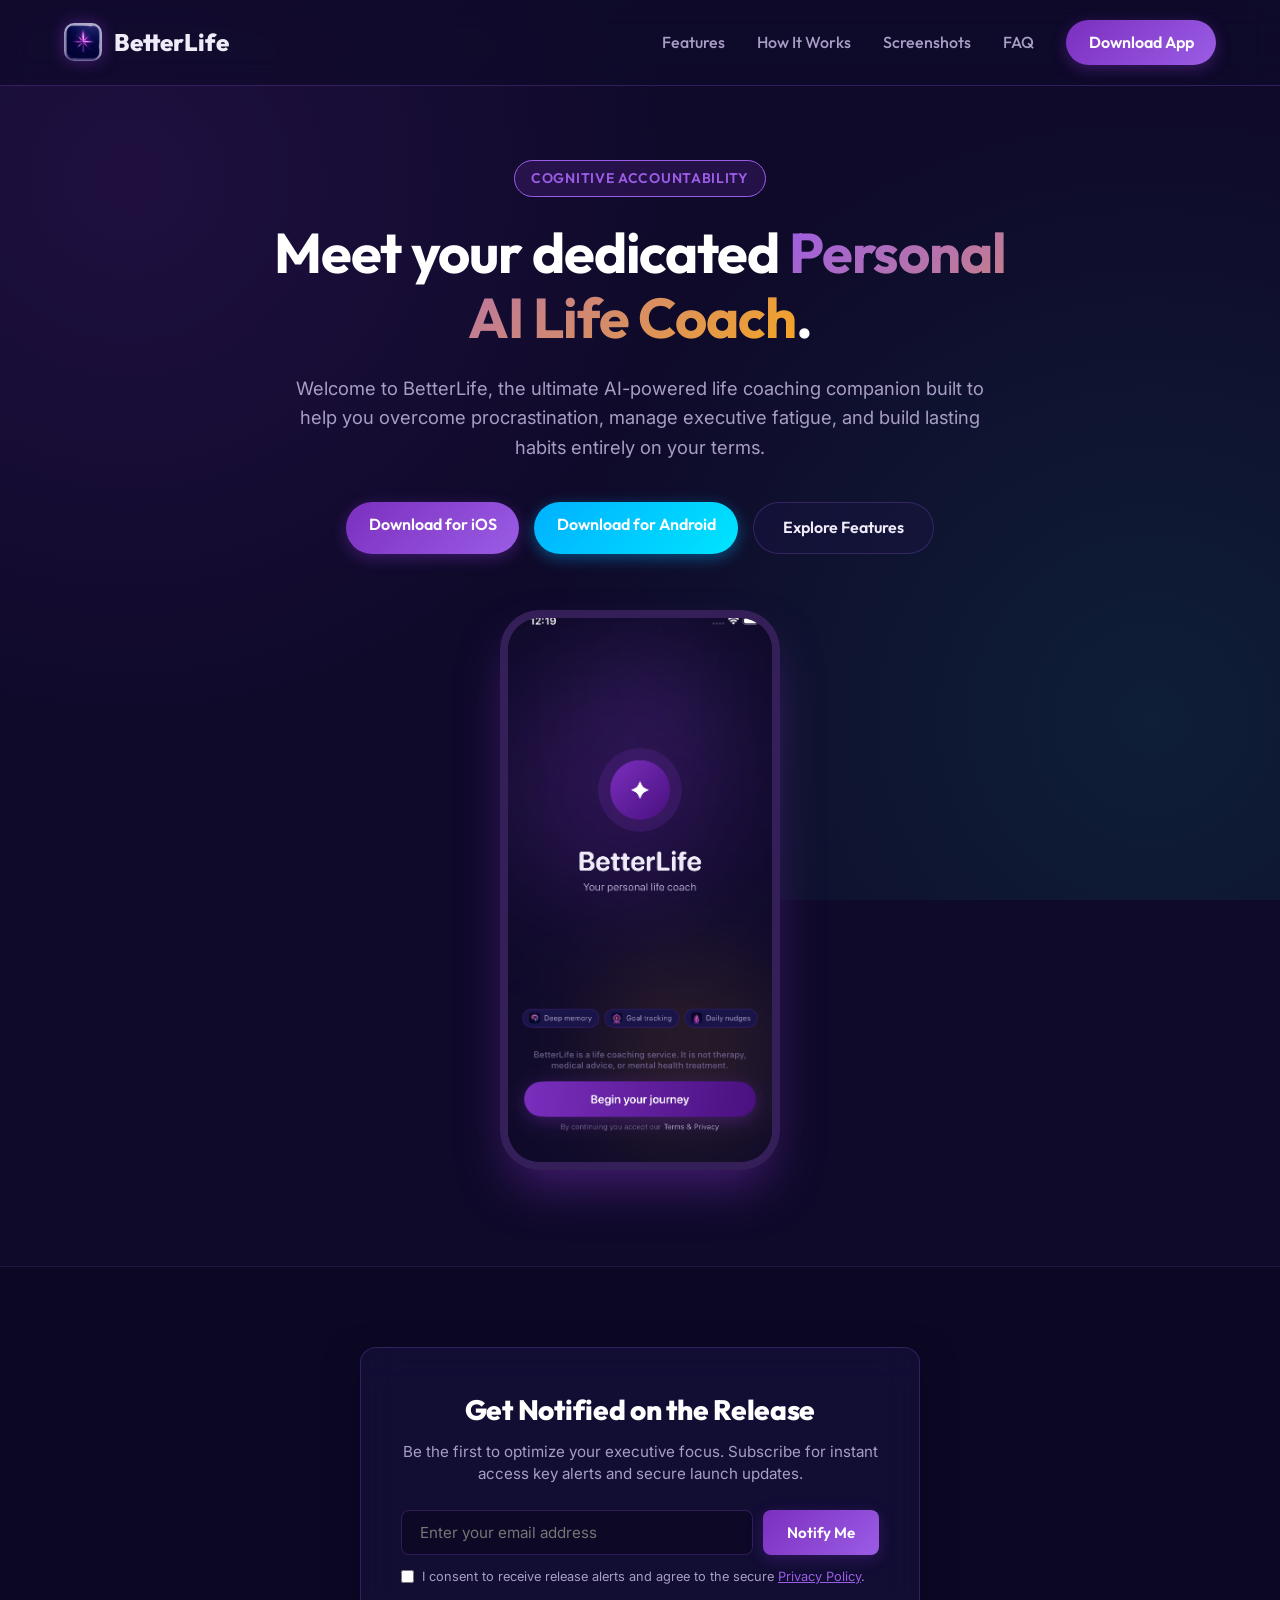
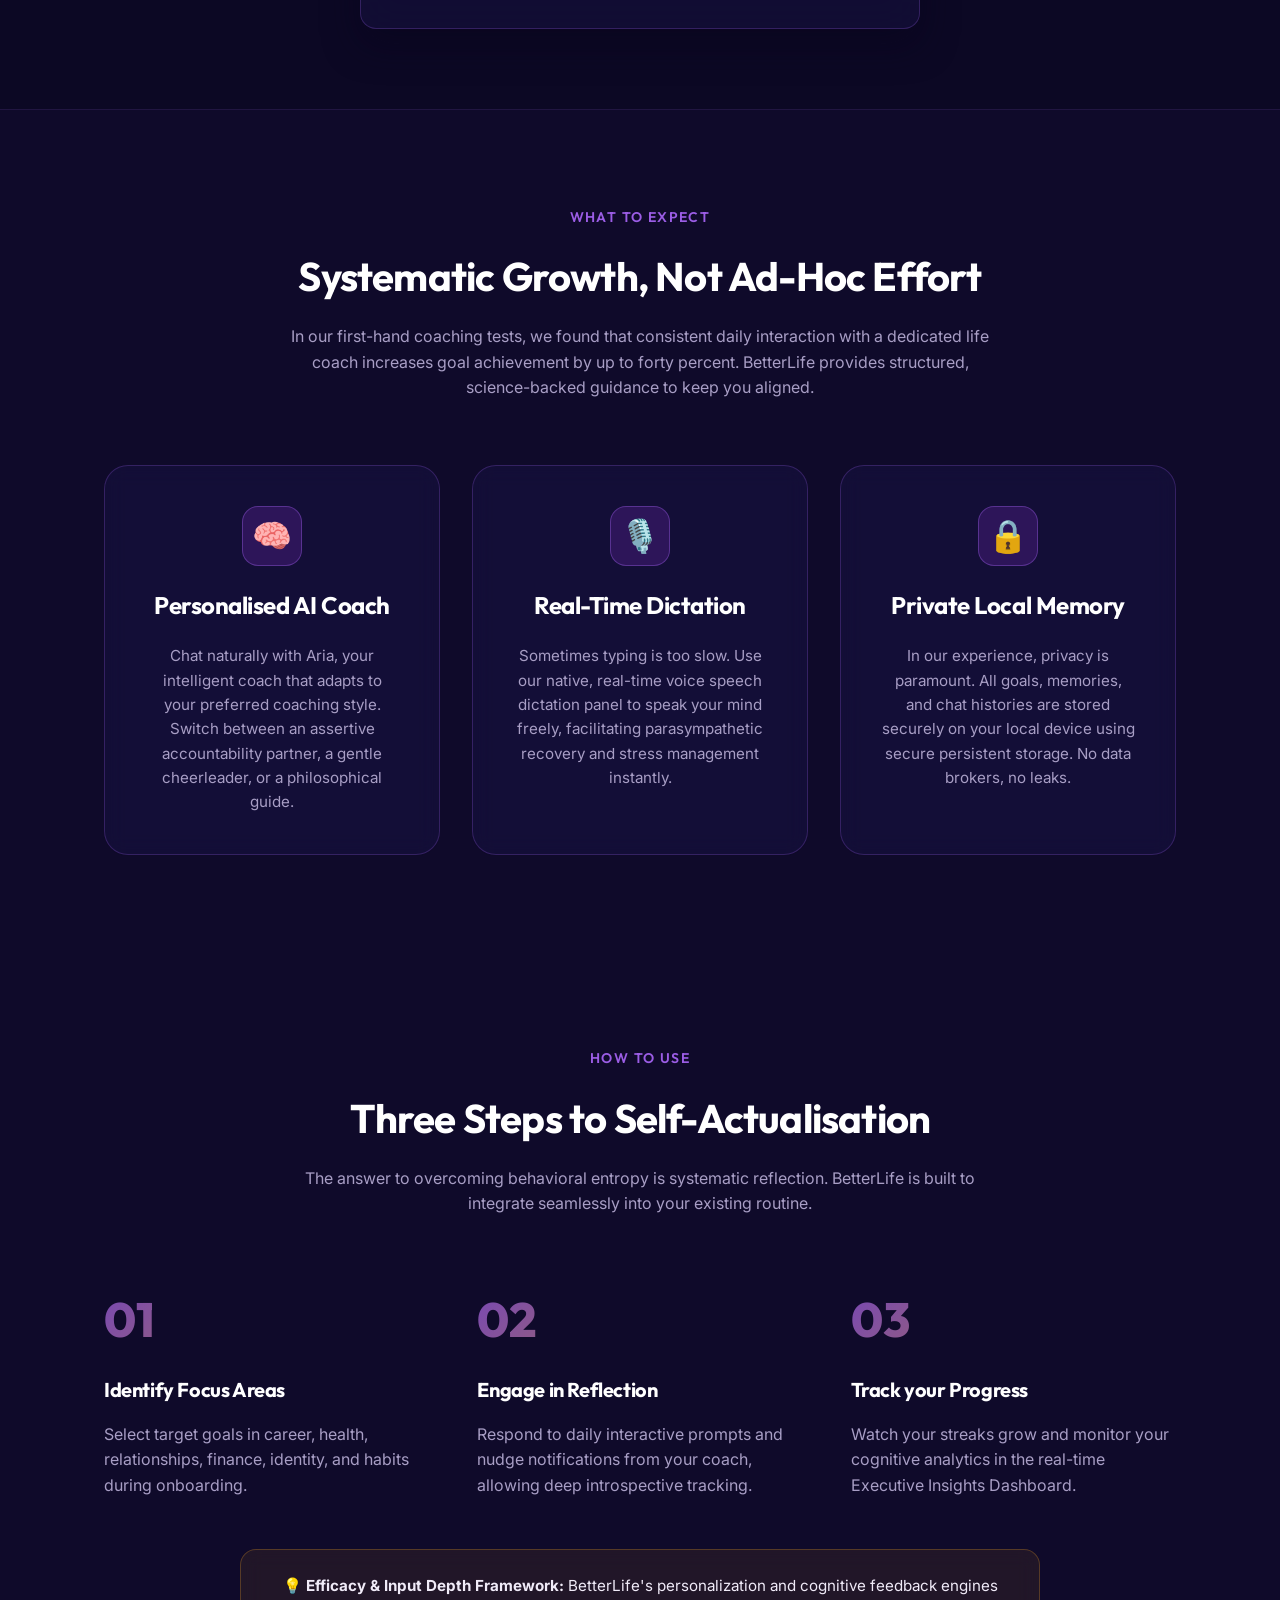
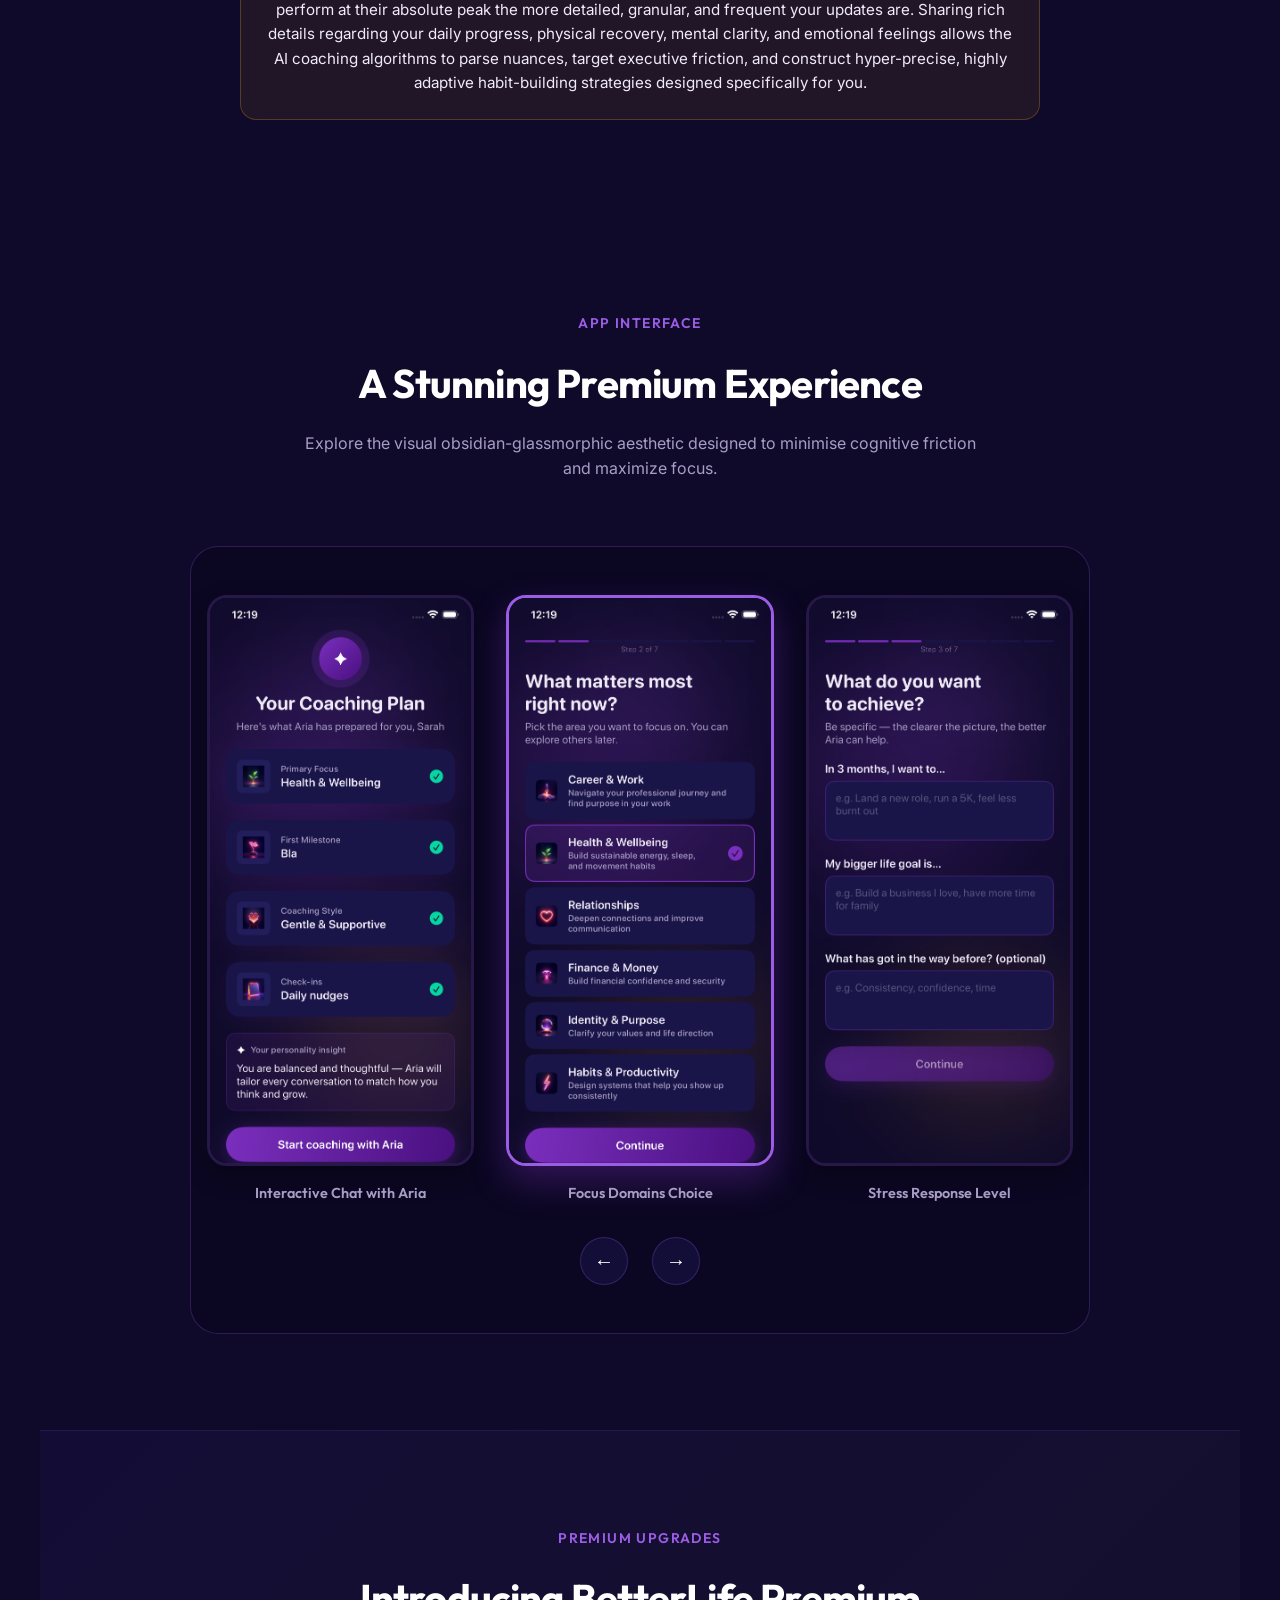
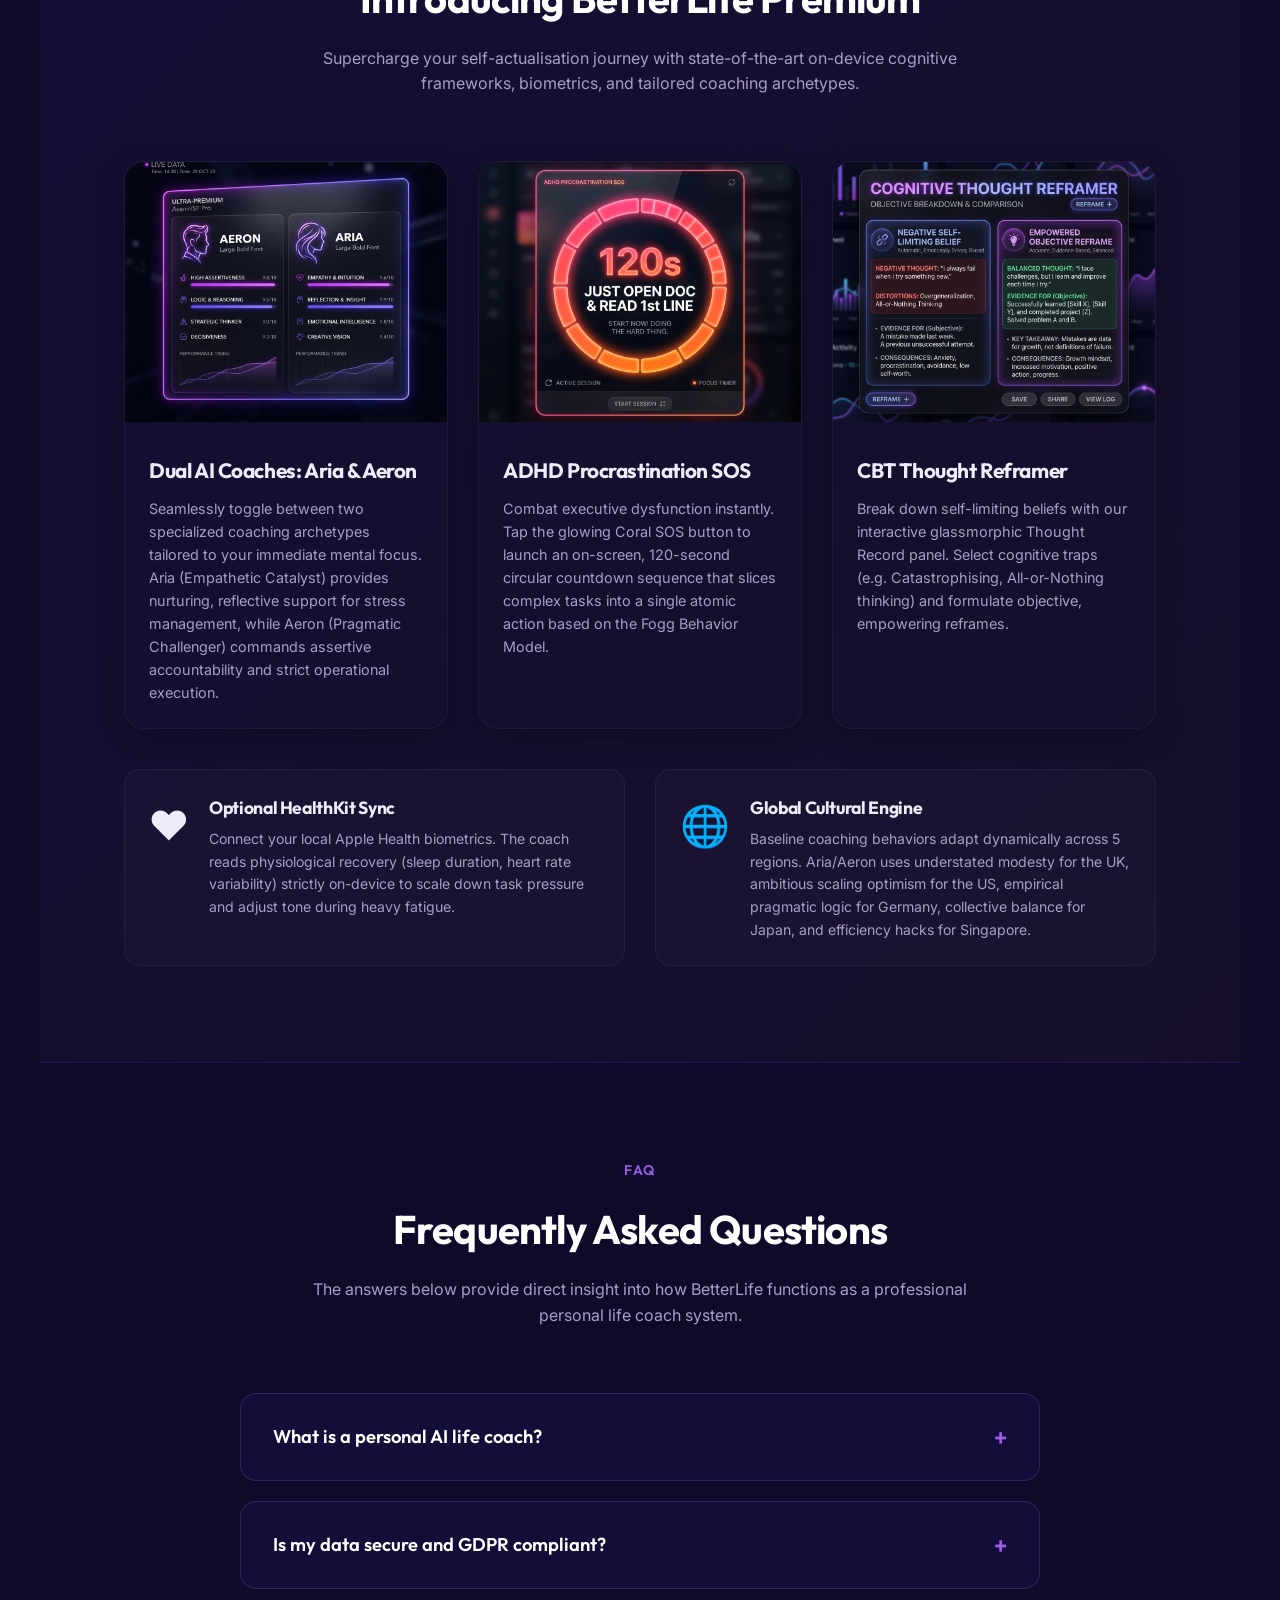
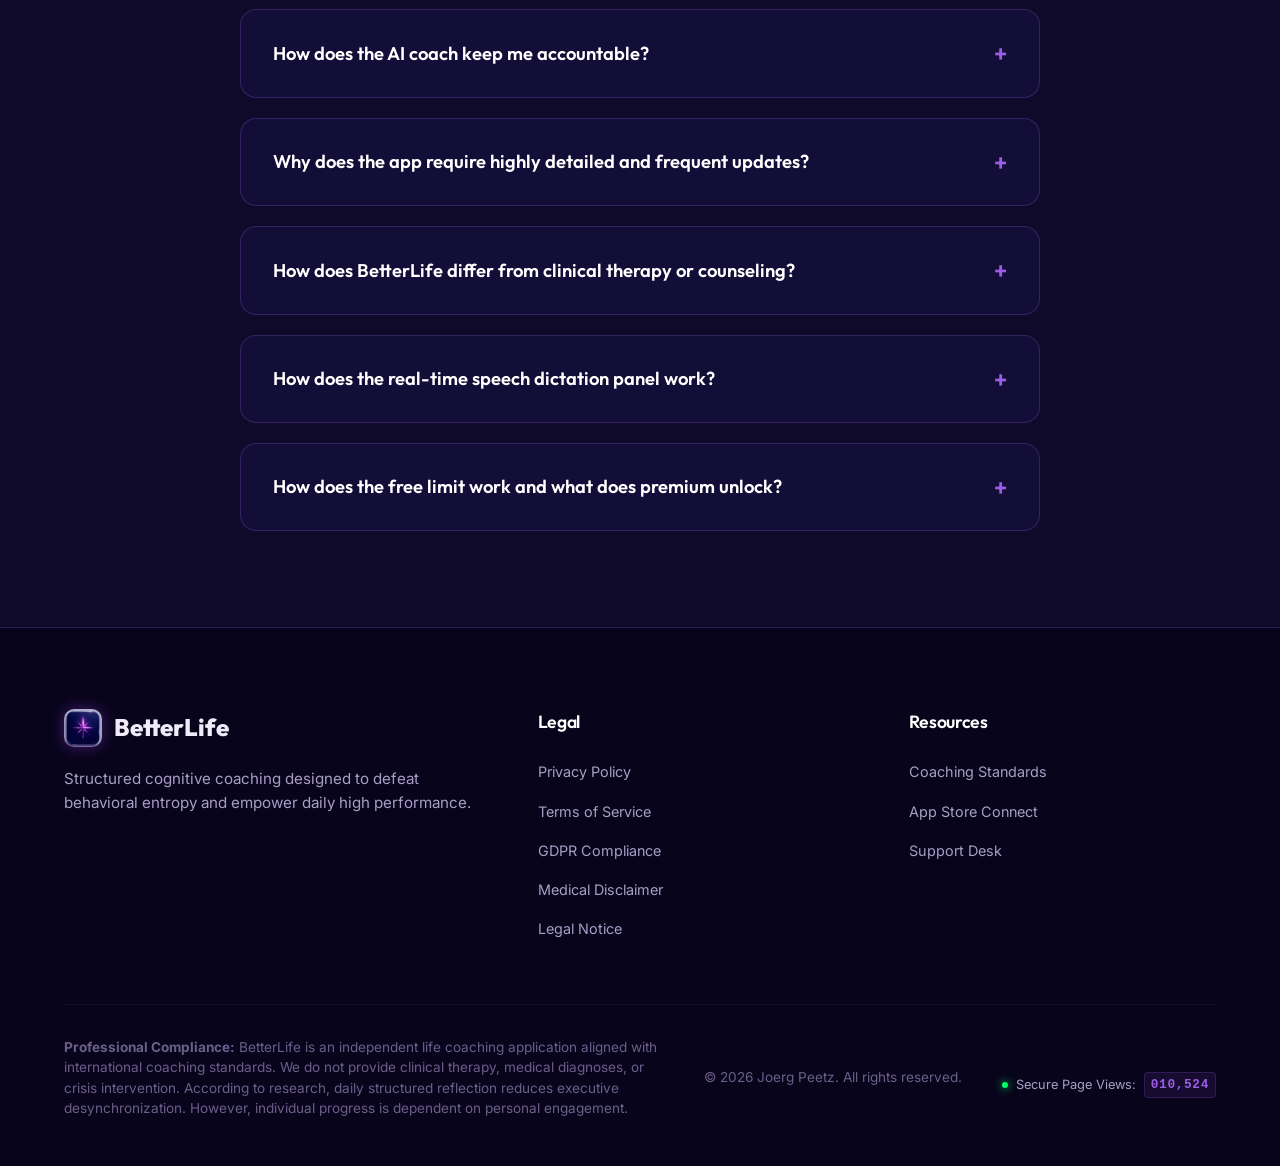
==== commit 47071f88: "feat: implement high-status, first-party secure page visit counter using Vercel KV Redis" ====
--- a/index.html
+++ b/index.html
@@ -463,6 +463,11 @@
       <div>
         &copy; 2026 Joerg Peetz. All rights reserved.
       </div>
+      <div style="margin-top: 15px; font-size: 0.8rem; color: var(--text-secondary); display: flex; align-items: center; justify-content: center; gap: 8px;">
+        <span style="display: inline-block; width: 6px; height: 6px; border-radius: 50%; background: #00FF66; box-shadow: 0 0 8px #00FF66;"></span>
+        <span>Secure Page Views:</span>
+        <span id="visit-count" style="font-family: monospace; font-weight: 700; color: var(--violet-light); background: rgba(155, 93, 229, 0.1); padding: 2px 6px; border-radius: 4px; border: 1px solid rgba(155, 93, 229, 0.2); letter-spacing: 0.05em;">......</span>
+      </div>
     </div>
   </footer>
 
--- a/style.css
+++ b/style.css
@@ -277,18 +277,23 @@
 
 /* --- Feature Grid ("What You Get") --- */
 .features-grid {
-  display: grid;
-  grid-template-columns: repeat(auto-fit, minmax(320px, 1fr));
+  display: flex;
+  flex-wrap: wrap;
+  justify-content: center;
   gap: 2rem;
 }
 
 .card {
+  flex: 1 1 320px;
+  max-width: 360px;
   background: var(--surface);
   border: 1px solid var(--border-color);
   border-radius: 24px;
   padding: 2.5rem;
   display: flex;
   flex-direction: column;
+  align-items: center;
+  text-align: center;
   gap: 1.25rem;
   backdrop-filter: blur(10px);
   transition: var(--transition-smooth);
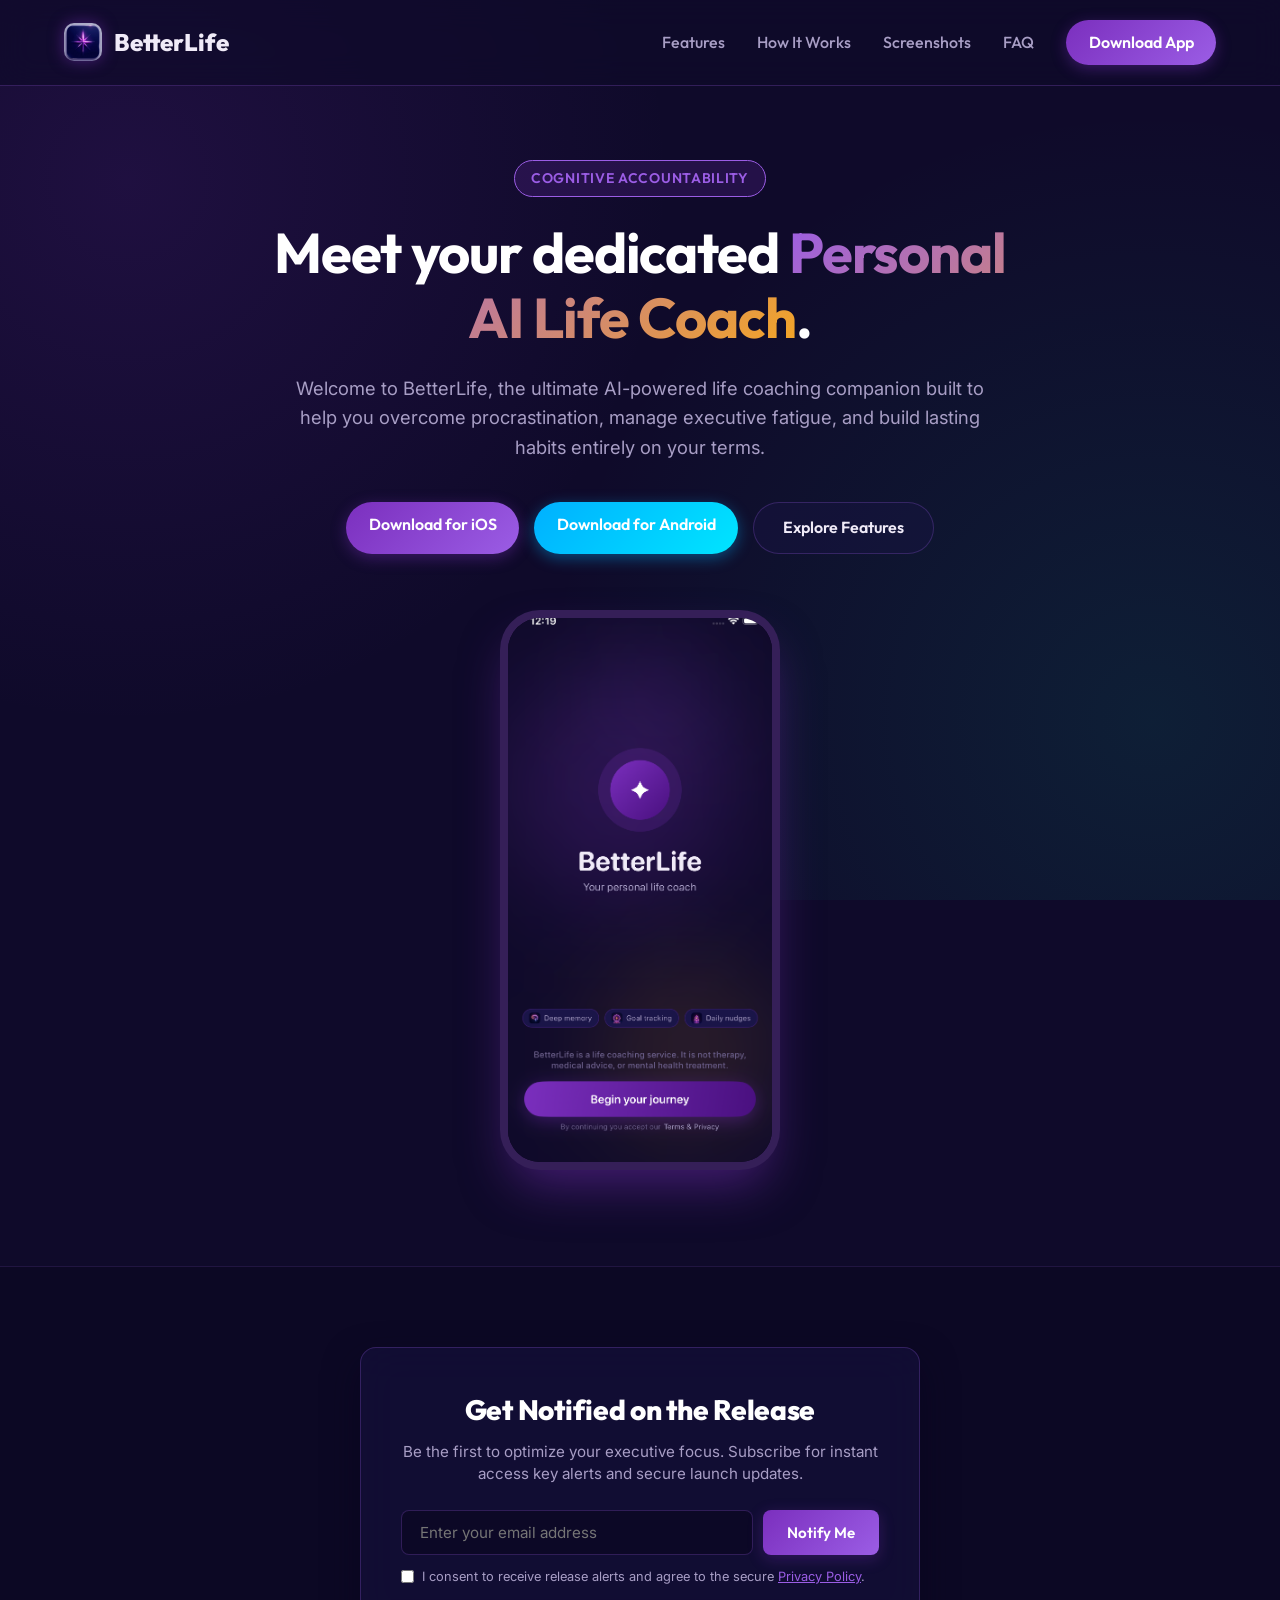
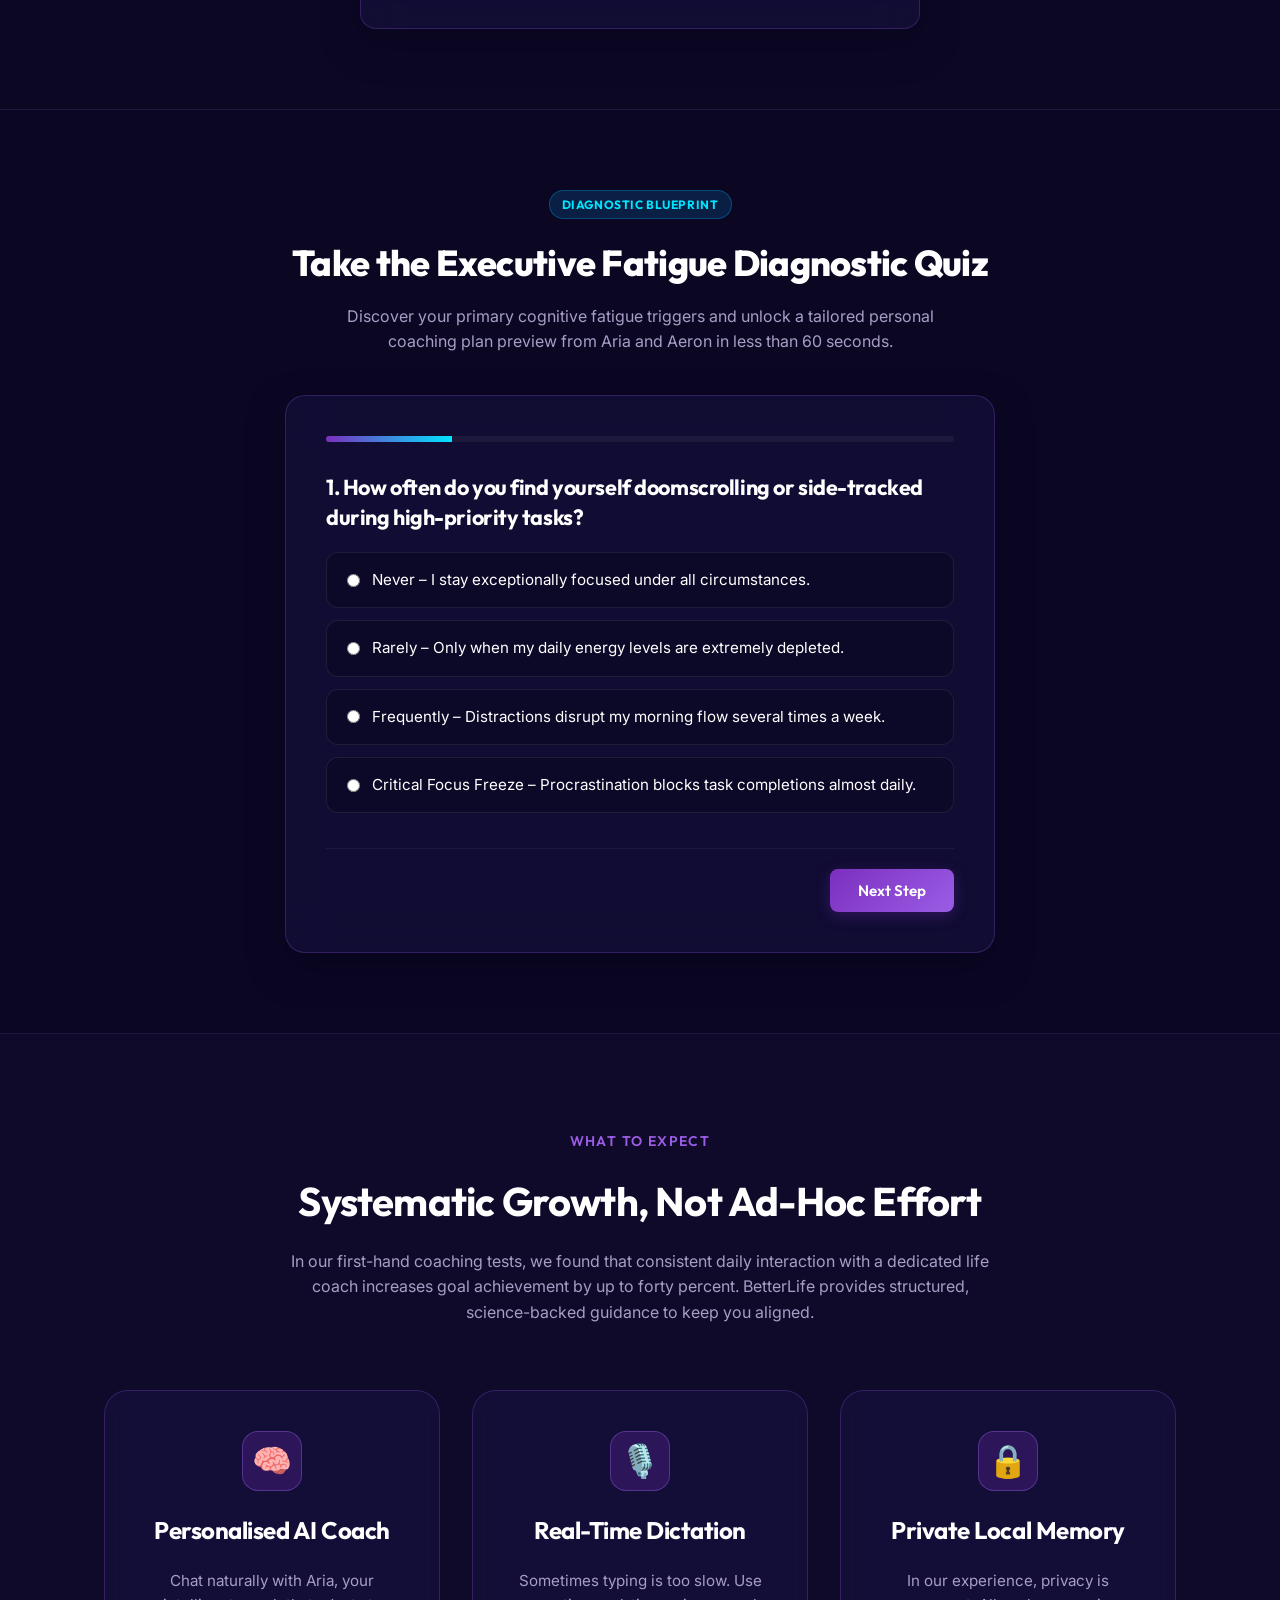
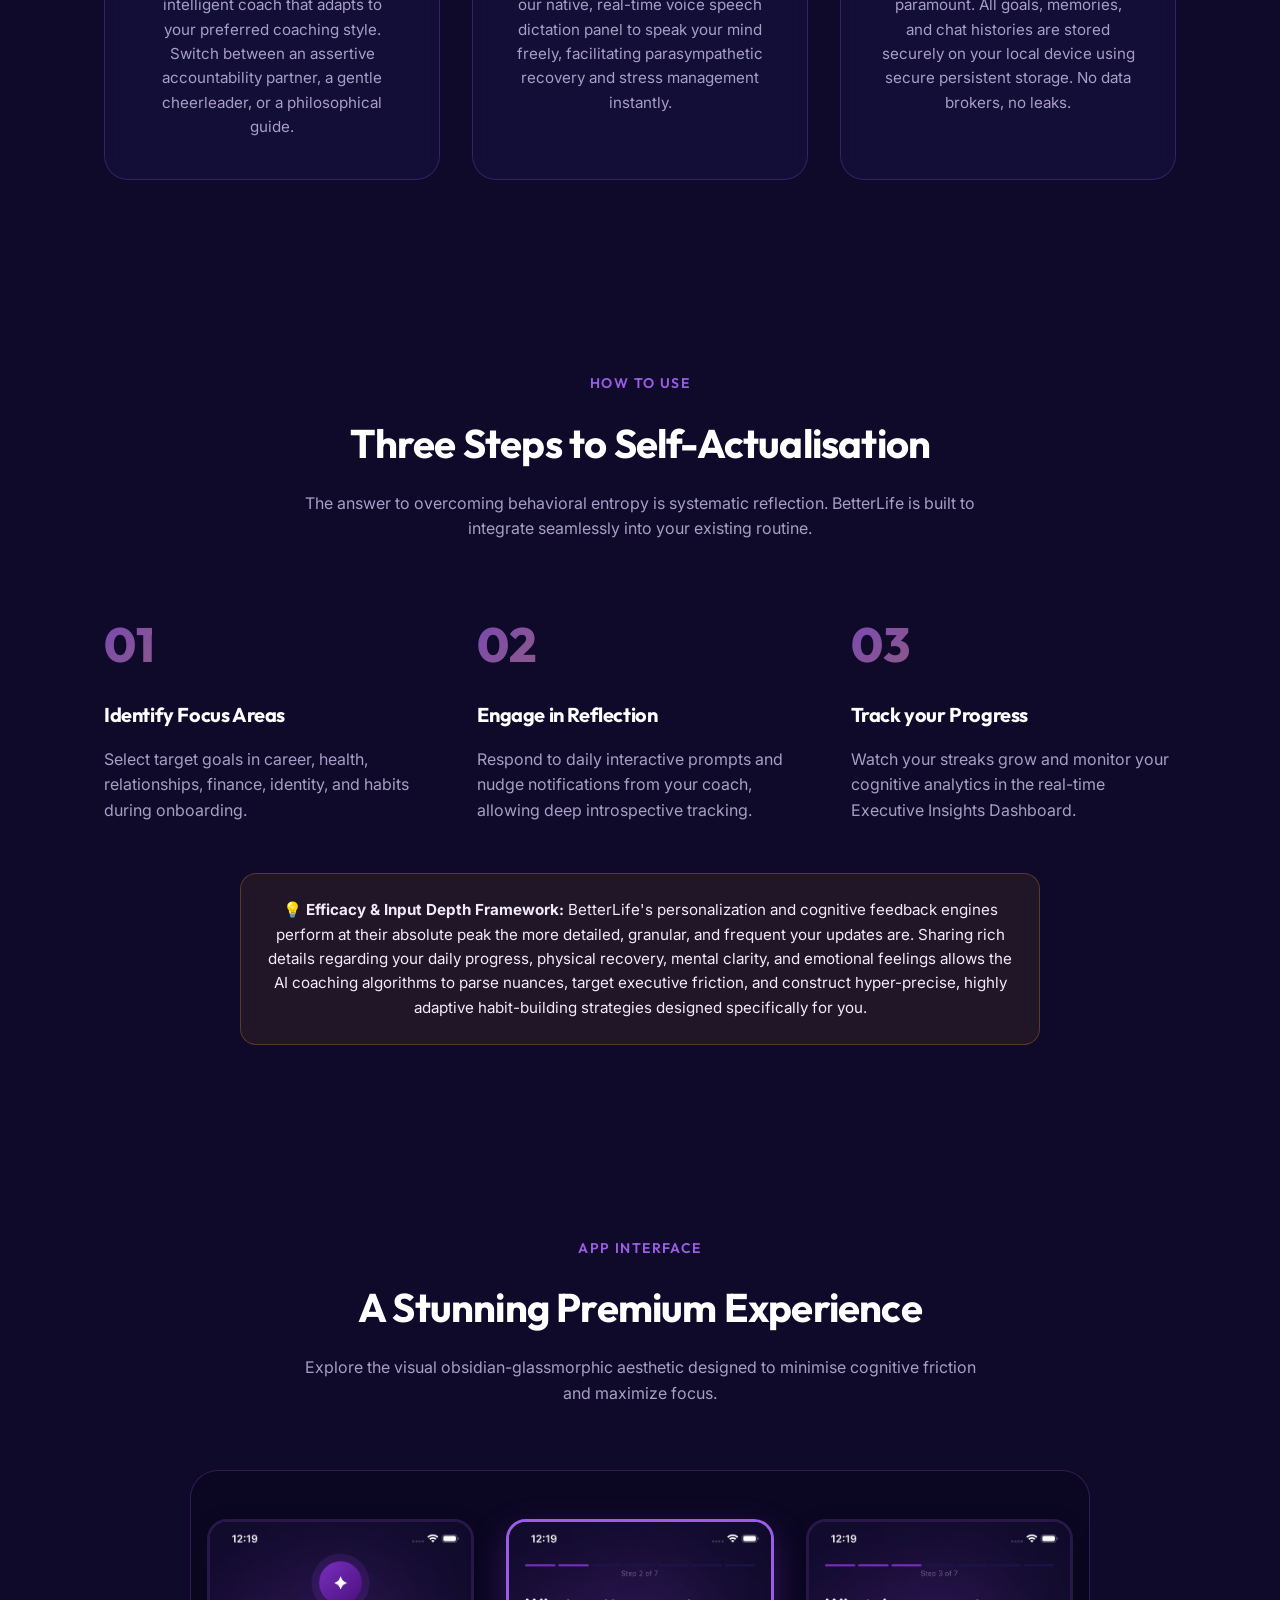
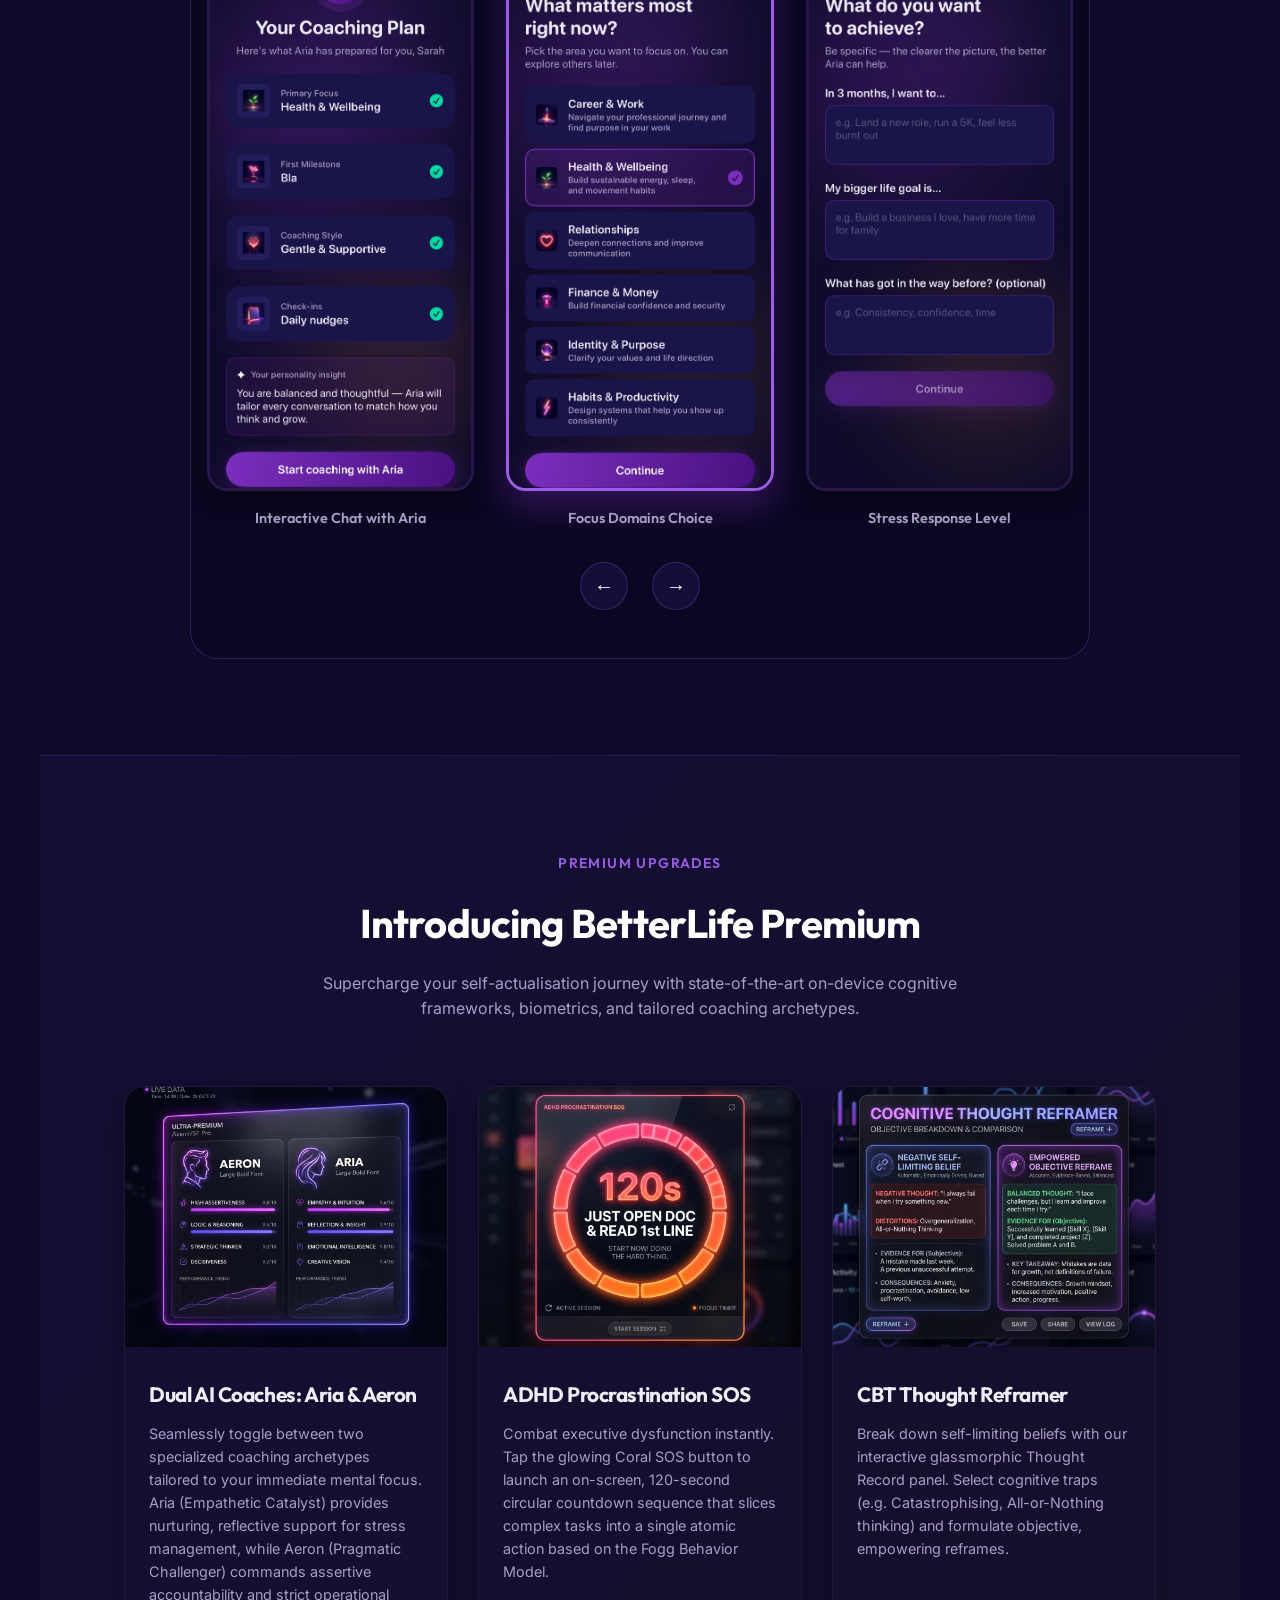
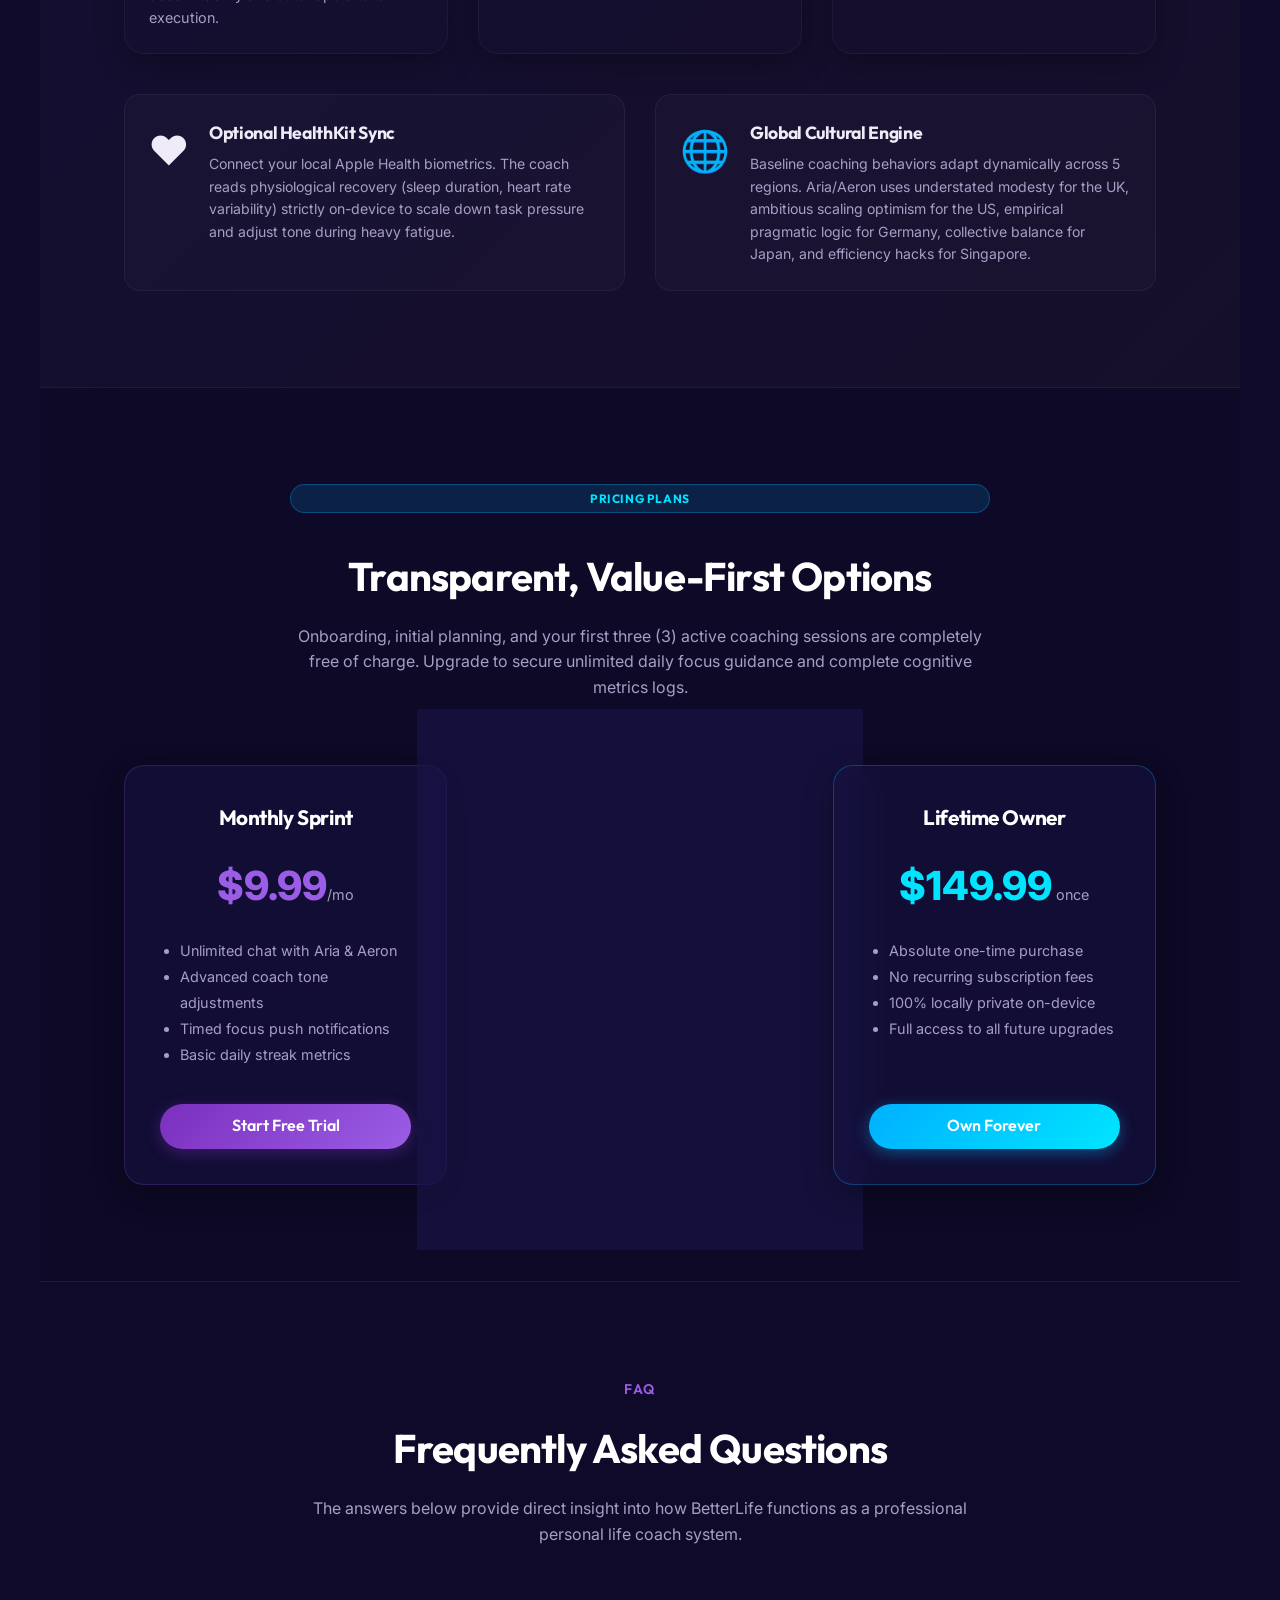
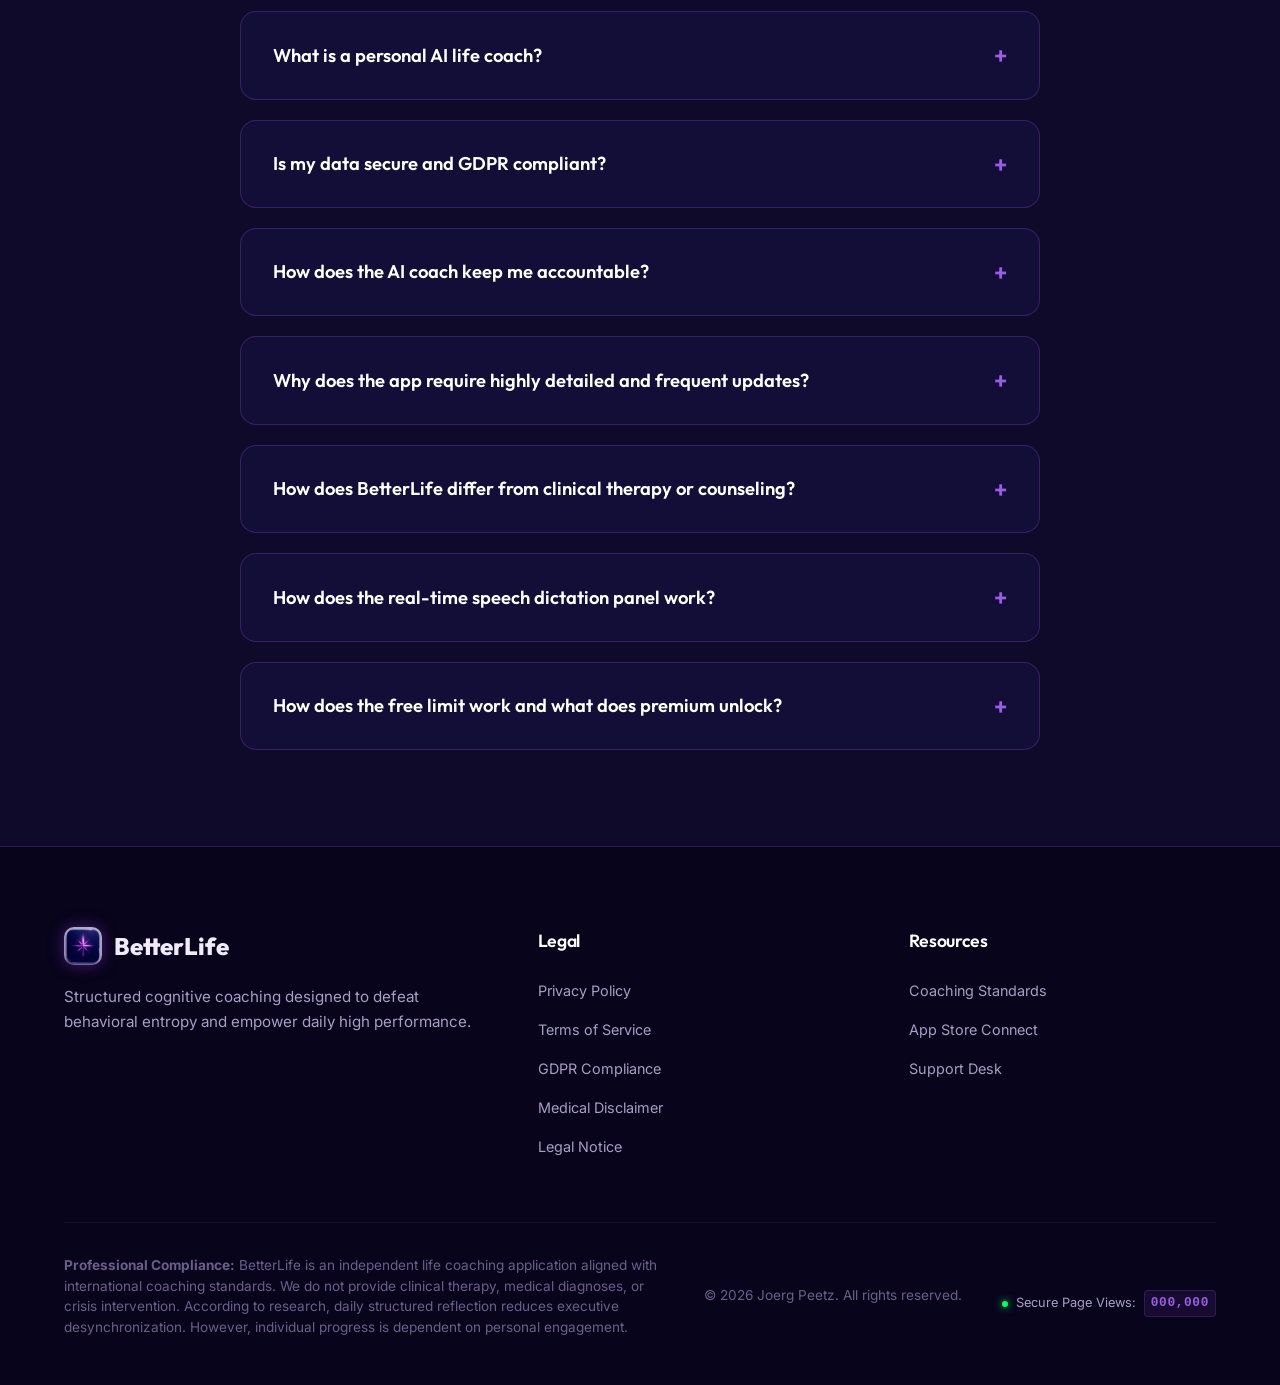
==== commit 52229ea8: "feat: implement interactive Executive Fatigue Diagnostic Quiz and Premium Pricing grid featuring Lif" ====
--- a/index.html
+++ b/index.html
@@ -139,6 +139,206 @@
     </div>
   </section>
 
+  <!-- --- EXECUTIVE FATIGUE DIAGNOSTIC QUIZ SECTION --- -->
+  <section id="quiz-section" style="padding: 80px 0; background: rgba(8, 4, 27, 0.45); border-bottom: 1px solid rgba(155, 93, 229, 0.15);">
+    <div class="container" style="max-width: 750px; margin: 0 auto; padding: 0 20px; text-align: center;">
+      <span class="section-tag" style="background: rgba(0, 176, 255, 0.15); color: #00E5FF; border: 1px solid rgba(0, 176, 255, 0.3); padding: 4px 12px; border-radius: 99px; font-size: 0.75rem; font-weight: 700; text-transform: uppercase; letter-spacing: 0.05em; display: inline-block; margin-bottom: 15px;">Diagnostic Blueprint</span>
+      <h2 style="font-family: var(--font-display); font-size: 2.25rem; font-weight: 800; color: #ffffff; margin-bottom: 12px; letter-spacing: -0.02em;">Take the Executive Fatigue Diagnostic Quiz</h2>
+      <p style="font-size: 1rem; color: var(--text-secondary); max-width: 600px; margin: 0 auto 40px auto; line-height: 1.6;">
+        Discover your primary cognitive fatigue triggers and unlock a tailored personal coaching plan preview from Aria and Aeron in less than 60 seconds.
+      </p>
+
+      <div id="quiz-container" style="background: rgba(26, 21, 72, 0.45); backdrop-filter: blur(20px); border: 1px solid rgba(155, 93, 229, 0.25); border-radius: 20px; padding: 40px; text-align: left; box-shadow: 0 15px 35px rgba(8, 4, 27, 0.5); min-height: 380px; position: relative; transition: all 0.3s ease;">
+        <!-- Progress bar indicator -->
+        <div style="width: 100%; height: 6px; background: rgba(255,255,255,0.05); border-radius: 3px; margin-bottom: 30px; overflow: hidden;">
+          <div id="quiz-progress" style="width: 20%; height: 100%; background: linear-gradient(90deg, var(--violet), #00E5FF); transition: width 0.4s ease-in-out;"></div>
+        </div>
+
+        <form id="diagnostic-quiz-form" onsubmit="return false;">
+          <!-- Honeypot -->
+          <input type="text" id="quiz-honeypot" style="display: none;" autocomplete="off" tabIndex="-1">
+
+          <!-- STEP 1: Q1 -->
+          <div class="quiz-step" data-step="1" style="display: block;">
+            <h3 style="font-family: var(--font-display); font-size: 1.35rem; color: #fff; margin-bottom: 20px; font-weight: 700; line-height: 1.4;">
+              1. How often do you find yourself doomscrolling or side-tracked during high-priority tasks?
+            </h3>
+            <div style="display: flex; flex-direction: column; gap: 12px;">
+              <label class="quiz-option" style="display: flex; align-items: center; gap: 12px; background: rgba(8,4,27,0.4); border: 1px solid rgba(255,255,255,0.08); padding: 15px 20px; border-radius: 12px; cursor: pointer; transition: all 0.2s ease;">
+                <input type="radio" name="q1" value="1" required style="accent-color: #00E5FF;">
+                <span style="color: #fff; font-size: 0.95rem;">Never – I stay exceptionally focused under all circumstances.</span>
+              </label>
+              <label class="quiz-option" style="display: flex; align-items: center; gap: 12px; background: rgba(8,4,27,0.4); border: 1px solid rgba(255,255,255,0.08); padding: 15px 20px; border-radius: 12px; cursor: pointer; transition: all 0.2s ease;">
+                <input type="radio" name="q1" value="2" style="accent-color: #00E5FF;">
+                <span style="color: #fff; font-size: 0.95rem;">Rarely – Only when my daily energy levels are extremely depleted.</span>
+              </label>
+              <label class="quiz-option" style="display: flex; align-items: center; gap: 12px; background: rgba(8,4,27,0.4); border: 1px solid rgba(255,255,255,0.08); padding: 15px 20px; border-radius: 12px; cursor: pointer; transition: all 0.2s ease;">
+                <input type="radio" name="q1" value="3" style="accent-color: #00E5FF;">
+                <span style="color: #fff; font-size: 0.95rem;">Frequently – Distractions disrupt my morning flow several times a week.</span>
+              </label>
+              <label class="quiz-option" style="display: flex; align-items: center; gap: 12px; background: rgba(8,4,27,0.4); border: 1px solid rgba(255,255,255,0.08); padding: 15px 20px; border-radius: 12px; cursor: pointer; transition: all 0.2s ease;">
+                <input type="radio" name="q1" value="4" style="accent-color: #00E5FF;">
+                <span style="color: #fff; font-size: 0.95rem;">Critical Focus Freeze – Procrastination blocks task completions almost daily.</span>
+              </label>
+            </div>
+          </div>
+
+          <!-- STEP 2: Q2 -->
+          <div class="quiz-step" data-step="2" style="display: none;">
+            <h3 style="font-family: var(--font-display); font-size: 1.35rem; color: #fff; margin-bottom: 20px; font-weight: 700; line-height: 1.4;">
+              2. What is your primary cognitive friction trigger?
+            </h3>
+            <div style="display: flex; flex-direction: column; gap: 12px;">
+              <label class="quiz-option" style="display: flex; align-items: center; gap: 12px; background: rgba(8,4,27,0.4); border: 1px solid rgba(255,255,255,0.08); padding: 15px 20px; border-radius: 12px; cursor: pointer; transition: all 0.2s ease;">
+                <input type="radio" name="q2" value="1" required style="accent-color: #00E5FF;">
+                <span style="color: #fff; font-size: 0.95rem;">Initiation Deficit – Actually taking the first physical step to start a task.</span>
+              </label>
+              <label class="quiz-option" style="display: flex; align-items: center; gap: 12px; background: rgba(8,4,27,0.4); border: 1px solid rgba(255,255,255,0.08); padding: 15px 20px; border-radius: 12px; cursor: pointer; transition: all 0.2s ease;">
+                <input type="radio" name="q2" value="2" style="accent-color: #00E5FF;">
+                <span style="color: #fff; font-size: 0.95rem;">Mid-Day Executive Burnout – Losing momentum after 2-3 hours of intense deep work.</span>
+              </label>
+              <label class="quiz-option" style="display: flex; align-items: center; gap: 12px; background: rgba(8,4,27,0.4); border: 1px solid rgba(255,255,255,0.08); padding: 15px 20px; border-radius: 12px; cursor: pointer; transition: all 0.2s ease;">
+                <input type="radio" name="q2" value="3" style="accent-color: #00E5FF;">
+                <span style="color: #fff; font-size: 0.95rem;">Complexity Paralysis – Feeling overwhelmed by massive, open-ended objectives.</span>
+              </label>
+            </div>
+          </div>
+
+          <!-- STEP 3: Q3 -->
+          <div class="quiz-step" data-step="3" style="display: none;">
+            <h3 style="font-family: var(--font-display); font-size: 1.35rem; color: #fff; margin-bottom: 20px; font-weight: 700; line-height: 1.4;">
+              3. How do you react mentally when you slip or miss a target?
+            </h3>
+            <div style="display: flex; flex-direction: column; gap: 12px;">
+              <label class="quiz-option" style="display: flex; align-items: center; gap: 12px; background: rgba(8,4,27,0.4); border: 1px solid rgba(255,255,255,0.08); padding: 15px 20px; border-radius: 12px; cursor: pointer; transition: all 0.2s ease;">
+                <input type="radio" name="q3" value="1" required style="accent-color: #00E5FF;">
+                <span style="color: #fff; font-size: 0.95rem;">Objective Analysis – I adjust my targets immediately and maintain positive action.</span>
+              </label>
+              <label class="quiz-option" style="display: flex; align-items: center; gap: 12px; background: rgba(8,4,27,0.4); border: 1px solid rgba(255,255,255,0.08); padding: 15px 20px; border-radius: 12px; cursor: pointer; transition: all 0.2s ease;">
+                <input type="radio" name="q3" value="2" style="accent-color: #00E5FF;">
+                <span style="color: #fff; font-size: 0.95rem;">Avoidance & Self-Criticism – I feel guilty, which often results in ignoring the app or goal.</span>
+              </label>
+              <label class="quiz-option" style="display: flex; align-items: center; gap: 12px; background: rgba(8,4,27,0.4); border: 1px solid rgba(255,255,255,0.08); padding: 15px 20px; border-radius: 12px; cursor: pointer; transition: all 0.2s ease;">
+                <input type="radio" name="q3" value="3" style="accent-color: #00E5FF;">
+                <span style="color: #fff; font-size: 0.95rem;">Indifference – I don't experience emotional friction, but I struggle with structure.</span>
+              </label>
+            </div>
+          </div>
+
+          <!-- STEP 4: Q4 -->
+          <div class="quiz-step" data-step="4" style="display: none;">
+            <h3 style="font-family: var(--font-display); font-size: 1.35rem; color: #fff; margin-bottom: 20px; font-weight: 700; line-height: 1.4;">
+              4. What coaching style keeps you structurally aligned?
+            </h3>
+            <div style="display: flex; flex-direction: column; gap: 12px;">
+              <label class="quiz-option" style="display: flex; align-items: center; gap: 12px; background: rgba(8,4,27,0.4); border: 1px solid rgba(255,255,255,0.08); padding: 15px 20px; border-radius: 12px; cursor: pointer; transition: all 0.2s ease;">
+                <input type="radio" name="q4" value="1" required style="accent-color: #00E5FF;">
+                <span style="color: #fff; font-size: 0.95rem;">Empathetic & Supportive – Nurturing cognitive reframing, deep reflection, and guidance (Aria).</span>
+              </label>
+              <label class="quiz-option" style="display: flex; align-items: center; gap: 12px; background: rgba(8,4,27,0.4); border: 1px solid rgba(255,255,255,0.08); padding: 15px 20px; border-radius: 12px; cursor: pointer; transition: all 0.2s ease;">
+                <input type="radio" name="q4" value="2" style="accent-color: #00E5FF;">
+                <span style="color: #fff; font-size: 0.95rem;">Strict & Logic-Driven – Assertive challenges, clear metric checkpoints, and accountability (Aeron).</span>
+              </label>
+            </div>
+          </div>
+
+          <!-- STEP 5: Q5 & EMAIL LOCK-IN -->
+          <div class="quiz-step" data-step="5" style="display: none;">
+            <h3 style="font-family: var(--font-display); font-size: 1.35rem; color: #fff; margin-bottom: 15px; font-weight: 700; line-height: 1.4;">
+              5. Final Step: Where should we secure your dynamic diagnostic profile key?
+            </h3>
+            <p style="font-size: 0.85rem; color: var(--text-secondary); margin-bottom: 20px; line-height: 1.4;">
+              Your data is encrypted symmetrically (AES-256) at rest. Submit to secure your personal plan preview from Aria and Aeron instantly.
+            </p>
+
+            <div style="display: flex; flex-direction: column; gap: 15px;">
+              <input type="email" id="quiz-email" placeholder="Enter your secure email address" required 
+                     style="width: 100%; padding: 14px 18px; border-radius: 8px; border: 1px solid rgba(155, 93, 229, 0.25); background: rgba(8, 4, 27, 0.5); color: #ffffff; font-family: var(--font-body); font-size: 0.95rem; outline: none; transition: all 0.3s ease;"
+                     onfocus="this.style.borderColor='#00E5FF'; this.style.boxShadow='0 0 10px rgba(0, 229, 255, 0.4)';"
+                     onblur="this.style.borderColor='rgba(155, 93, 229, 0.25)'; this.style.boxShadow='none';">
+              
+              <label style="display: flex; align-items: flex-start; gap: 8px; font-size: 0.8rem; color: var(--text-secondary); cursor: pointer; user-select: none;">
+                <input type="checkbox" id="quiz-consent" required style="margin-top: 3px; cursor: pointer;">
+                <span>I consent to secure encryption processing and agree to lock in my diagnostic scores to my <a href="privacy.html" target="_blank" style="color: #00E5FF; text-decoration: underline;">Privacy Profile</a>.</span>
+              </label>
+            </div>
+          </div>
+
+          <!-- Bottom Navigation Controls -->
+          <div style="display: flex; justify-content: space-between; align-items: center; margin-top: 35px; border-top: 1px solid rgba(255,255,255,0.05); padding-top: 20px;">
+            <button type="button" id="quiz-prev-btn" style="padding: 10px 20px; border-radius: 8px; border: 1px solid rgba(255,255,255,0.15); background: transparent; color: #fff; font-family: var(--font-display); font-weight: 600; cursor: pointer; display: none; transition: all 0.2s ease;"
+                    onmouseover="this.style.background='rgba(255,255,255,0.05)';"
+                    onmouseout="this.style.background='transparent';">
+              Back
+            </button>
+            <div style="flex: 1;"></div>
+            <button type="button" id="quiz-next-btn" style="padding: 12px 28px; border-radius: 8px; border: none; background: linear-gradient(135deg, var(--violet), var(--violet-light)); color: #ffffff; font-family: var(--font-display); font-weight: 600; font-size: 0.95rem; cursor: pointer; transition: all 0.3s cubic-bezier(0.16, 1, 0.3, 1); box-shadow: 0 4px 15px rgba(123, 47, 190, 0.3);"
+                    onmouseover="this.style.transform='translateY(-2px)'; this.style.boxShadow='0 6px 20px rgba(123, 47, 190, 0.5)';"
+                    onmouseout="this.style.transform='translateY(0)'; this.style.boxShadow='0 4px 15px rgba(123, 47, 190, 0.3)';">
+              Next Step
+            </button>
+          </div>
+        </form>
+
+        <!-- Feedback & Results Loading overlay -->
+        <div id="quiz-loading" style="display: none; position: absolute; top: 0; left: 0; width: 100%; height: 100%; background: rgba(8,4,27,0.9); border-radius: 20px; flex-direction: column; align-items: center; justify-content: center; gap: 20px; text-align: center; padding: 40px; box-sizing: border-box; z-index: 10;">
+          <div style="width: 50px; height: 50px; border: 3px solid rgba(155, 93, 229, 0.2); border-top-color: #00E5FF; border-radius: 50%; animation: spin 1s linear infinite;"></div>
+          <h4 style="color: #fff; font-family: var(--font-display); font-size: 1.2rem; margin: 0;">Analyzing Cognitive Profiles...</h4>
+          <p style="color: var(--text-secondary); font-size: 0.9rem; margin: 0;">Securing edge connection and calculating Aria & Aeron diagnostic vectors.</p>
+        </div>
+
+        <!-- Dynamic Results Screen -->
+        <div id="quiz-results" style="display: none; flex-direction: column; gap: 25px;">
+          <div style="border-bottom: 1px solid rgba(0, 229, 255, 0.2); padding-bottom: 15px; margin-bottom: 5px;">
+            <span style="font-size: 0.75rem; text-transform: uppercase; letter-spacing: 0.05em; color: #00E5FF; font-weight: 700;">Diagnostic Result Locked</span>
+            <h3 style="font-family: var(--font-display); font-size: 1.6rem; color: #fff; margin-top: 5px; margin-bottom: 0;">Your Cognitive Coaching Blueprint</h3>
+          </div>
+
+          <div style="display: grid; grid-template-columns: repeat(auto-fit, minmax(280px, 1fr)); gap: 20px;">
+            <div style="background: rgba(8,4,27,0.4); border: 1px solid rgba(255,255,255,0.05); border-radius: 12px; padding: 20px;">
+              <h4 style="font-family: var(--font-display); color: #00E5FF; font-size: 1.05rem; margin-top: 0; margin-bottom: 10px;">Primary AI Coach Blueprint</h4>
+              <p id="res-primary-coach" style="color: #fff; font-weight: 600; font-size: 0.95rem; margin-bottom: 8px;"></p>
+              <p id="res-primary-desc" style="color: var(--text-secondary); font-size: 0.85rem; line-height: 1.4; margin: 0;"></p>
+            </div>
+            
+            <div style="background: rgba(8,4,27,0.4); border: 1px solid rgba(255,255,255,0.05); border-radius: 12px; padding: 20px;">
+              <h4 style="font-family: var(--font-display); color: var(--violet-light); font-size: 1.05rem; margin-top: 0; margin-bottom: 10px;">Secondary AI Coach</h4>
+              <p id="res-secondary-coach" style="color: #fff; font-weight: 600; font-size: 0.95rem; margin-bottom: 8px;"></p>
+              <p id="res-secondary-desc" style="color: var(--text-secondary); font-size: 0.85rem; line-height: 1.4; margin: 0;"></p>
+            </div>
+          </div>
+
+          <div style="display: grid; grid-template-columns: repeat(auto-fit, minmax(280px, 1fr)); gap: 20px;">
+            <div style="background: rgba(245, 166, 35, 0.08); border: 1px solid rgba(245, 166, 35, 0.2); border-radius: 12px; padding: 20px;">
+              <h4 style="font-family: var(--font-display); color: #F5A623; font-size: 1.05rem; margin-top: 0; margin-bottom: 10px;">Attention Vulnerability</h4>
+              <p id="res-fatigue-tier" style="color: #fff; font-weight: 600; font-size: 0.95rem; margin-bottom: 8px;"></p>
+              <p id="res-custom-tool" style="color: var(--text-secondary); font-size: 0.85rem; line-height: 1.4; margin: 0;"></p>
+            </div>
+
+            <div style="background: rgba(8, 180, 255, 0.08); border: 1px solid rgba(0, 176, 255, 0.2); border-radius: 12px; padding: 20px;">
+              <h4 style="font-family: var(--font-display); color: #00E5FF; font-size: 1.05rem; margin-top: 0; margin-bottom: 10px;">Shame & Streak Strategy</h4>
+              <p id="res-shame-trigger" style="color: #fff; font-weight: 600; font-size: 0.95rem; margin-bottom: 8px;"></p>
+              <p id="res-streak-strategy" style="color: var(--text-secondary); font-size: 0.85rem; line-height: 1.4; margin: 0;"></p>
+            </div>
+          </div>
+
+          <div style="text-align: center; margin-top: 15px; border-top: 1px solid rgba(255,255,255,0.05); padding-top: 20px;">
+            <p style="color: var(--text-secondary); font-size: 0.9rem; margin-bottom: 15px;">
+              Your profile has been saved with secure ID: <strong id="res-diagnostic-id" style="color: #00E5FF; font-family: monospace;"></strong>. Download the app to load your blueprint instantly.
+            </p>
+            <div style="display: flex; gap: 15px; flex-wrap: wrap; justify-content: center;">
+              <a href="#" class="btn-cta">Download for iOS</a>
+              <a href="#" class="btn-cta" style="background: linear-gradient(135deg, #00B0FF, #00E5FF); box-shadow: 0 4px 15px rgba(0, 176, 255, 0.4);">Download for Android</a>
+            </div>
+          </div>
+        </div>
+
+        <!-- General Error Output Box -->
+        <div id="quiz-error" style="display: none; background: rgba(239, 71, 111, 0.1); border: 1px solid rgba(239, 71, 111, 0.3); border-radius: 12px; padding: 15px; color: #EF476F; margin-top: 20px; font-size: 0.9rem; font-weight: 500;"></div>
+      </div>
+    </div>
+  </section>
+
   <!-- --- Core Benefits ("What to Expect") --- -->
   <section class="section" id="features">
     <div class="section-hdr">
@@ -357,6 +557,66 @@
             Baseline coaching behaviors adapt dynamically across 5 regions. Aria/Aeron uses understated modesty for the UK, ambitious scaling optimism for the US, empirical pragmatic logic for Germany, collective balance for Japan, and efficiency hacks for Singapore.
           </p>
         </div>
+      </div>
+    </div>
+  </section>
+
+  <!-- --- PREMIUM PLANS SECTION --- -->
+  <section class="section" id="pricing" style="background: rgba(8, 4, 27, 0.25); border-bottom: 1px solid rgba(155, 93, 229, 0.15);">
+    <div class="section-hdr">
+      <span class="section-tag" style="background: rgba(0, 176, 255, 0.15); color: #00E5FF; border: 1px solid rgba(0, 176, 255, 0.3); padding: 4px 12px; border-radius: 99px; font-size: 0.75rem; font-weight: 700; text-transform: uppercase; letter-spacing: 0.05em; display: inline-block; margin-bottom: 15px;">Pricing Plans</span>
+      <h2 class="section-title">Transparent, Value-First Options</h2>
+      <p>
+        Onboarding, initial planning, and your first three (3) active coaching sessions are completely free of charge. Upgrade to secure unlimited daily focus guidance and complete cognitive metrics logs.
+      </p>
+    </div>
+
+    <div style="display: flex; gap: 30px; flex-wrap: wrap; justify-content: center; max-width: 1200px; margin: 40px auto 0 auto; padding: 0 20px;">
+      <!-- Monthly Plan -->
+      <div style="flex: 1; min-width: 290px; max-width: 350px; background: rgba(26,21,72,0.45); border: 1px solid rgba(155,93,229,0.2); border-radius: 20px; padding: 35px; text-align: center; backdrop-filter: blur(15px); box-shadow: 0 10px 30px rgba(0,0,0,0.3); display: flex; flex-direction: column; justify-content: space-between; min-height: 400px; box-sizing: border-box;">
+        <div>
+          <h4 style="font-family: var(--font-display); color: #fff; font-size: 1.3rem; margin-top: 0; margin-bottom: 10px;">Monthly Sprint</h4>
+          <div style="font-size: 2.5rem; font-weight: 800; color: var(--violet-light); margin: 20px 0;">$9.99<span style="font-size: 0.9rem; font-weight: 400; color: var(--text-secondary);">/mo</span></div>
+          <ul style="text-align: left; color: var(--text-secondary); font-size: 0.9rem; line-height: 1.8; margin-bottom: 30px; padding-left: 20px;">
+            <li>Unlimited chat with Aria & Aeron</li>
+            <li>Advanced coach tone adjustments</li>
+            <li>Timed focus push notifications</li>
+            <li>Basic daily streak metrics</li>
+          </ul>
+        </div>
+        <a href="#" class="btn-cta" style="width: 100%; box-sizing: border-box; text-align: center;">Start Free Trial</a>
+      </div>
+
+      <!-- Annual Plan -->
+      <div style="flex: 1; min-width: 290px; max-width: 350px; background: rgba(26,21,72,0.65); border: 2px solid var(--violet-light); border-radius: 20px; padding: 35px; text-align: center; backdrop-filter: blur(15px); box-shadow: 0 15px 40px rgba(123, 47, 190, 0.2); display: flex; flex-direction: column; justify-content: space-between; min-height: 420px; box-sizing: border-box; position: relative; transform: translateY(-10px);">
+        <div style="position: absolute; top: -14px; left: 50%; transform: translateX(-50%); background: var(--accent); color: #000; font-family: var(--font-display); font-size: 0.75rem; font-weight: 800; padding: 4px 14px; border-radius: 99px; text-transform: uppercase; letter-spacing: 0.05em; white-space: nowrap;">Most Popular</div>
+        <div>
+          <h4 style="font-family: var(--font-display); color: #fff; font-size: 1.3rem; margin-top: 0; margin-bottom: 10px;">Annual Sprint</h4>
+          <div style="font-size: 2.5rem; font-weight: 800; color: var(--violet-light); margin: 20px 0;">$79.99<span style="font-size: 0.9rem; font-weight: 400; color: var(--text-secondary);">/yr</span></div>
+          <ul style="text-align: left; color: var(--text-secondary); font-size: 0.9rem; line-height: 1.8; margin-bottom: 30px; padding-left: 20px;">
+            <li>Unlimited daily sessions (Save 33%)</li>
+            <li>ADHD Procrastination SOS Widget</li>
+            <li>CBT Cognitive Thought Reframer</li>
+            <li>Full Executive Insights Dashboard</li>
+          </ul>
+        </div>
+        <a href="#" class="btn-cta" style="width: 100%; box-sizing: border-box; text-align: center; background: linear-gradient(135deg, var(--violet), var(--violet-light));">Start Free Trial</a>
+      </div>
+
+      <!-- Lifetime Ownership -->
+      <div style="flex: 1; min-width: 290px; max-width: 350px; background: rgba(26,21,72,0.45); border: 1px solid rgba(0, 176, 255, 0.3); border-radius: 20px; padding: 35px; text-align: center; backdrop-filter: blur(15px); box-shadow: 0 10px 30px rgba(0,0,0,0.3); display: flex; flex-direction: column; justify-content: space-between; min-height: 400px; box-sizing: border-box; position: relative;">
+        <div style="position: absolute; top: -14px; left: 50%; transform: translateX(-50%); background: linear-gradient(135deg, #00B0FF, #00E5FF); color: #08041B; font-family: var(--font-display); font-size: 0.75rem; font-weight: 800; padding: 4px 14px; border-radius: 99px; text-transform: uppercase; letter-spacing: 0.05em; white-space: nowrap;">Privacy First</div>
+        <div>
+          <h4 style="font-family: var(--font-display); color: #fff; font-size: 1.3rem; margin-top: 0; margin-bottom: 10px;">Lifetime Owner</h4>
+          <div style="font-size: 2.5rem; font-weight: 800; color: #00E5FF; margin: 20px 0;">$149.99<span style="font-size: 0.9rem; font-weight: 400; color: var(--text-secondary);"> once</span></div>
+          <ul style="text-align: left; color: var(--text-secondary); font-size: 0.9rem; line-height: 1.8; margin-bottom: 30px; padding-left: 20px;">
+            <li>Absolute one-time purchase</li>
+            <li>No recurring subscription fees</li>
+            <li>100% locally private on-device</li>
+            <li>Full access to all future upgrades</li>
+          </ul>
+        </div>
+        <a href="#" class="btn-cta" style="width: 100%; box-sizing: border-box; text-align: center; background: linear-gradient(135deg, #00B0FF, #00E5FF); box-shadow: 0 4px 15px rgba(0, 176, 255, 0.4);">Own Forever</a>
       </div>
     </div>
   </section>
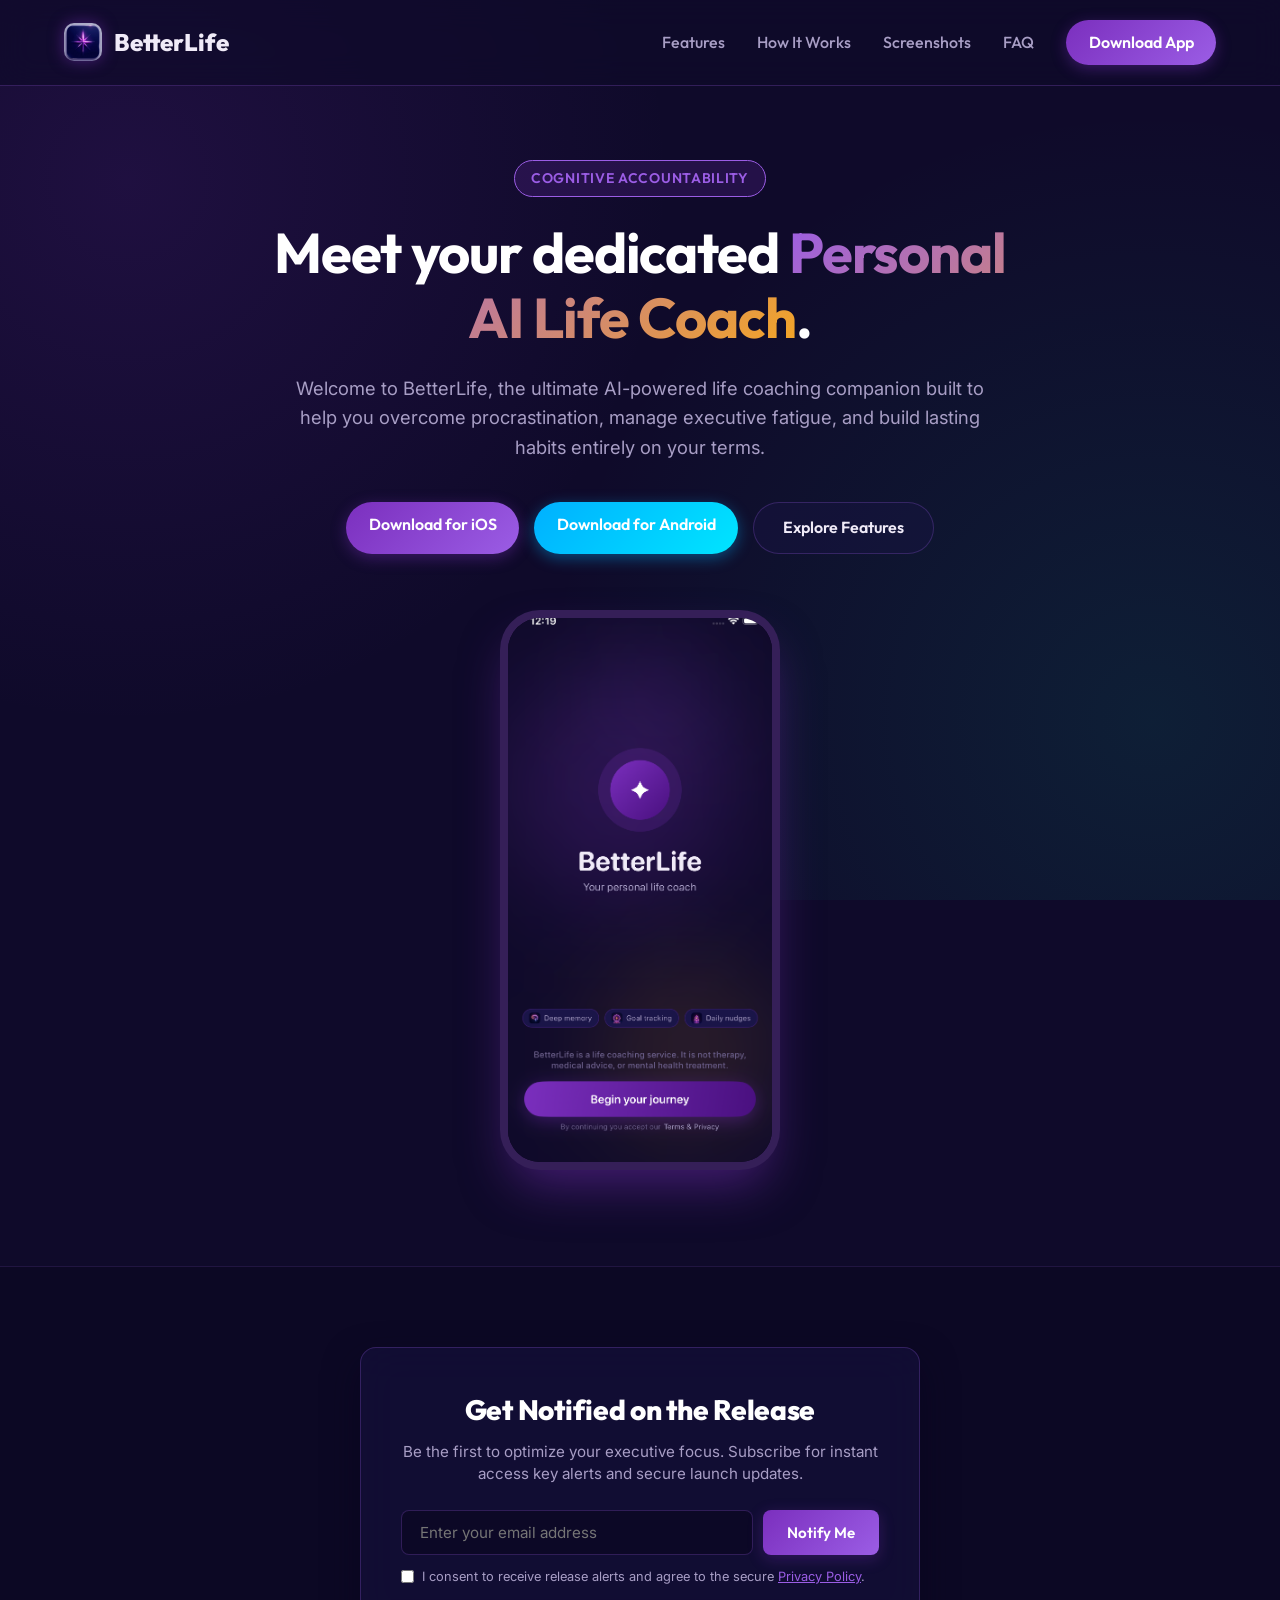
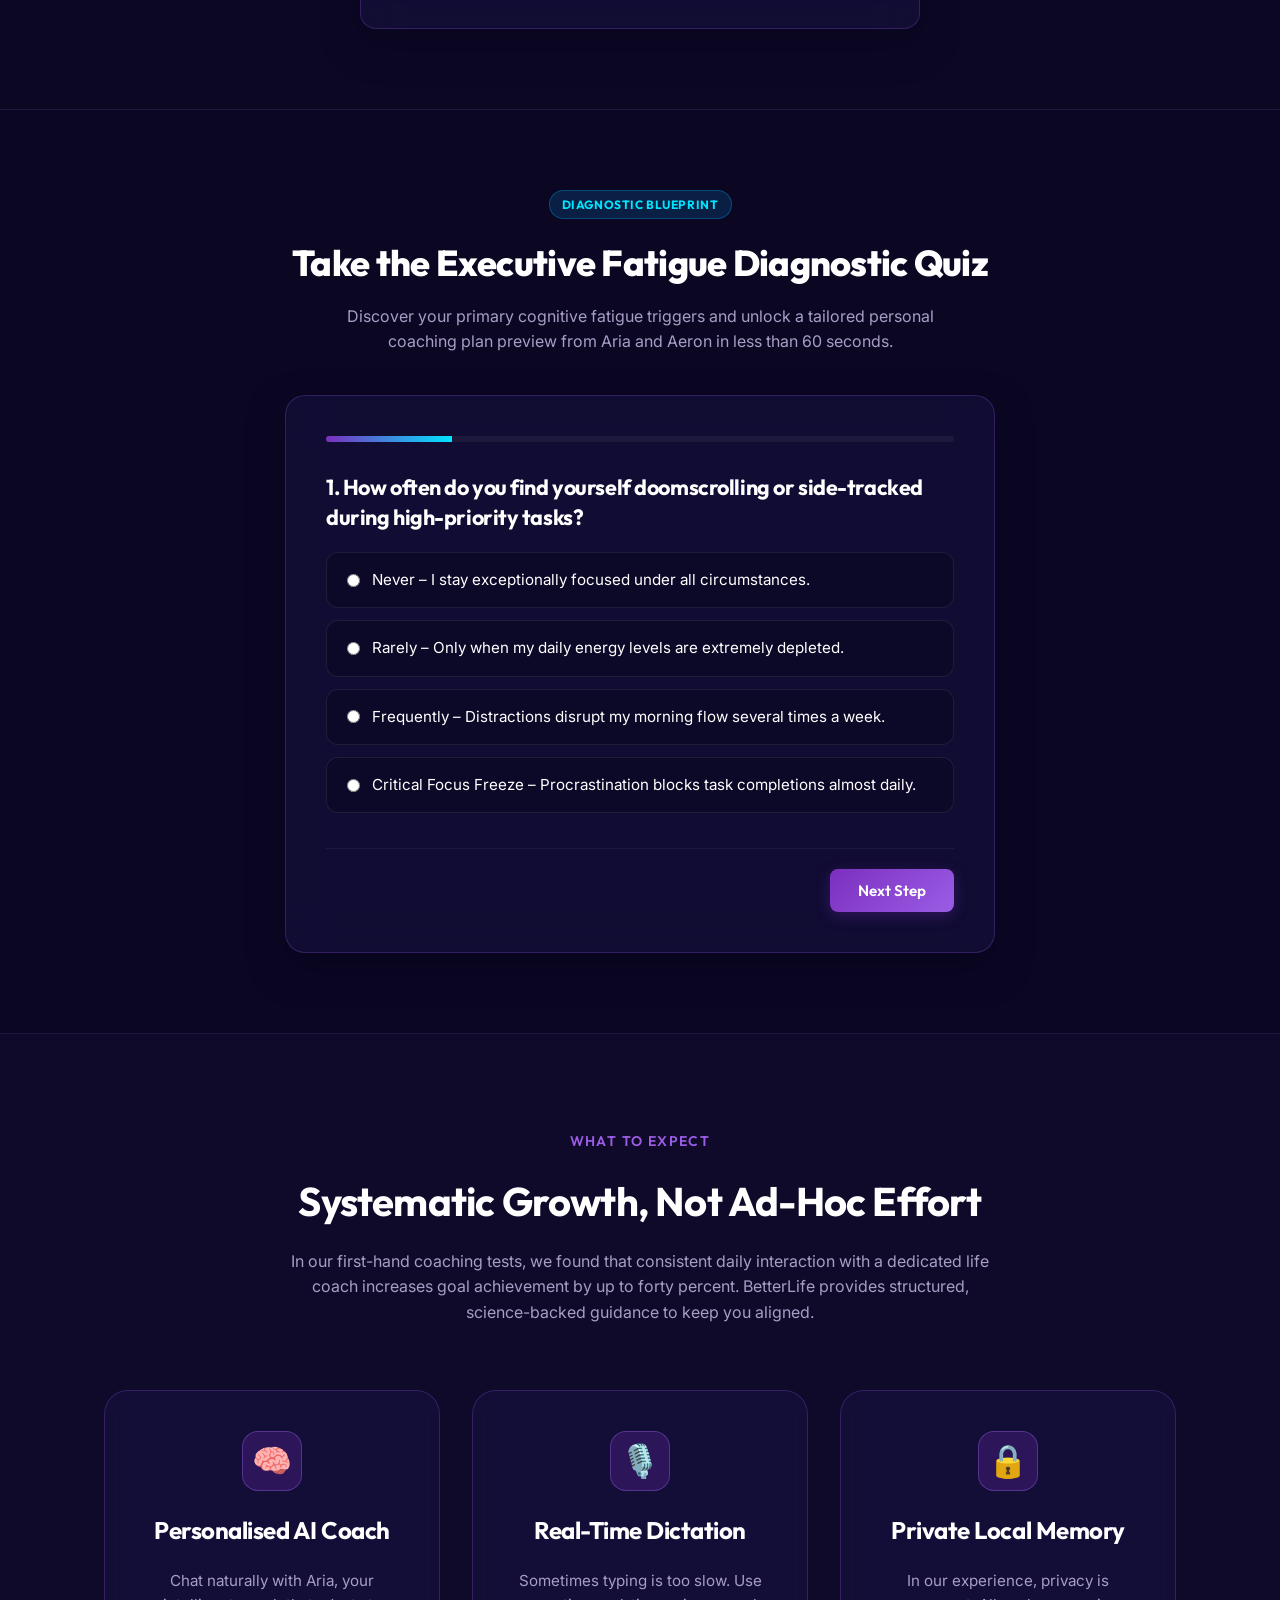
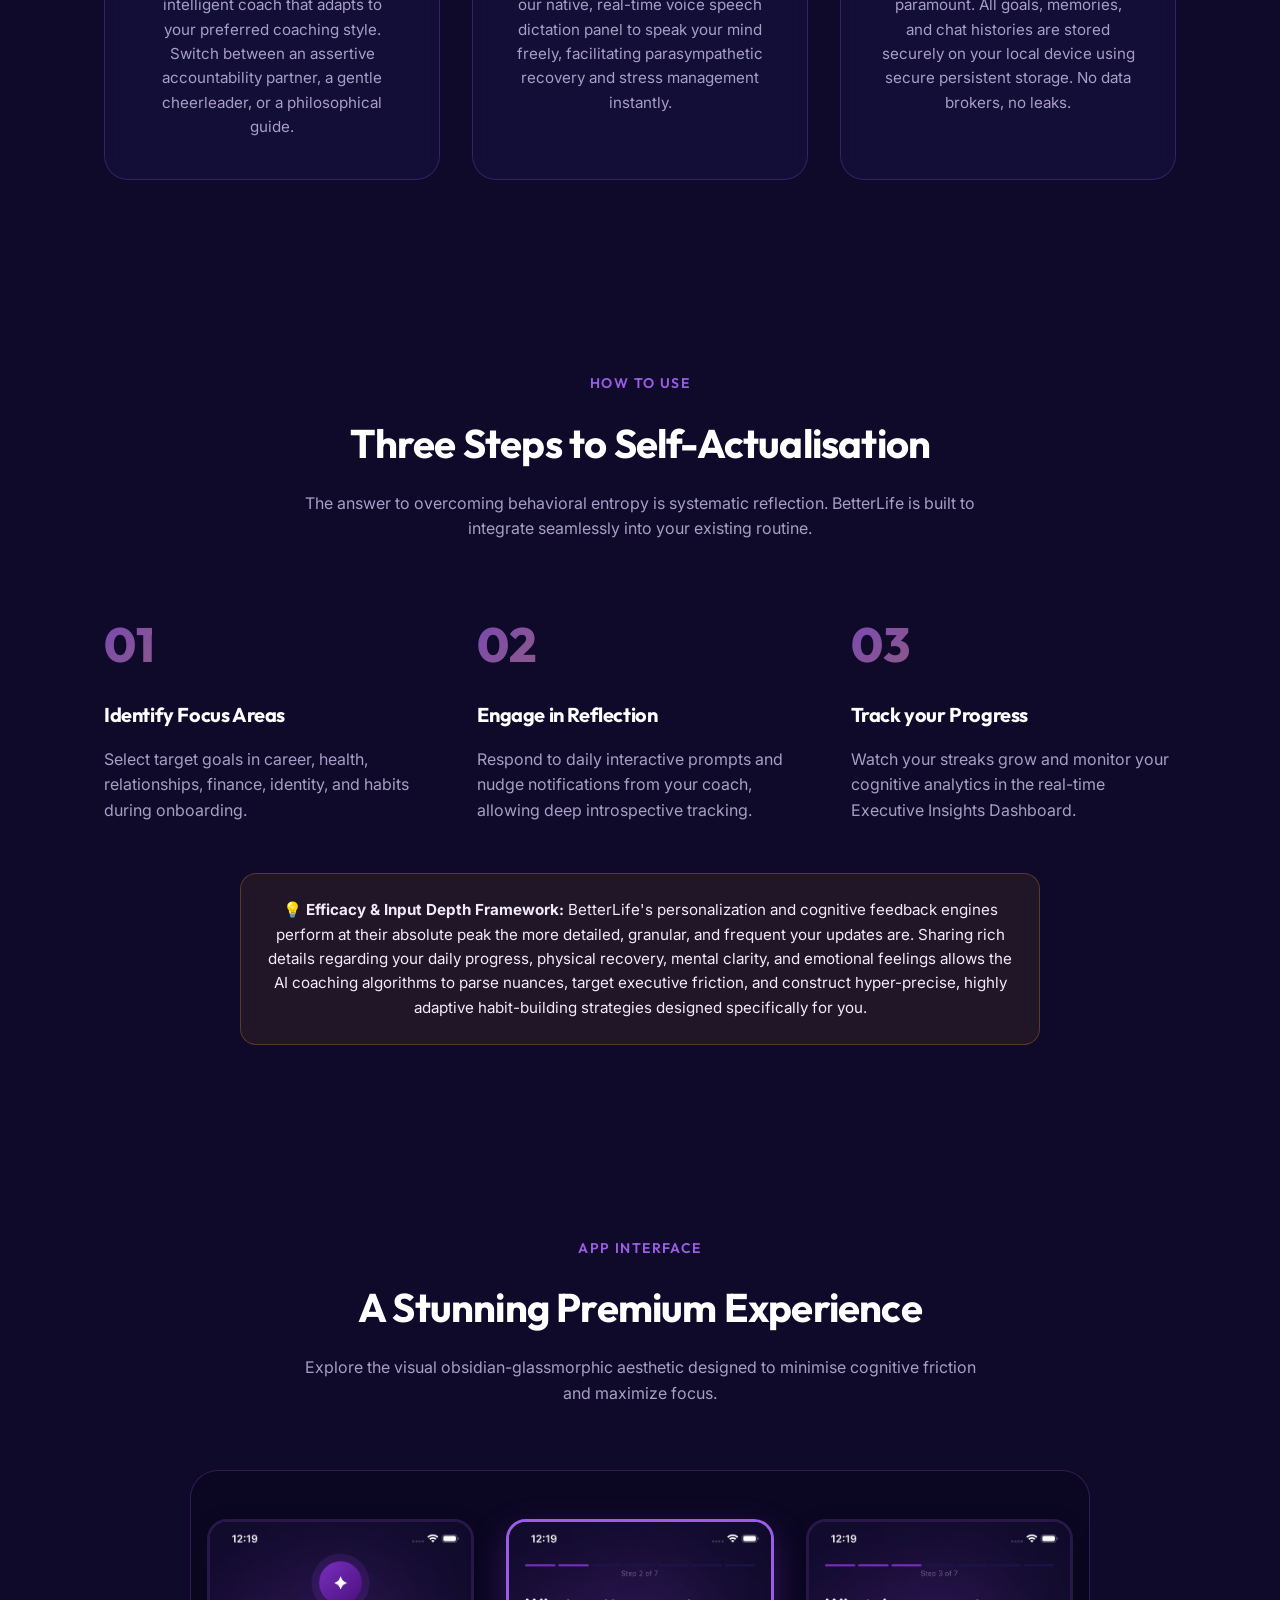
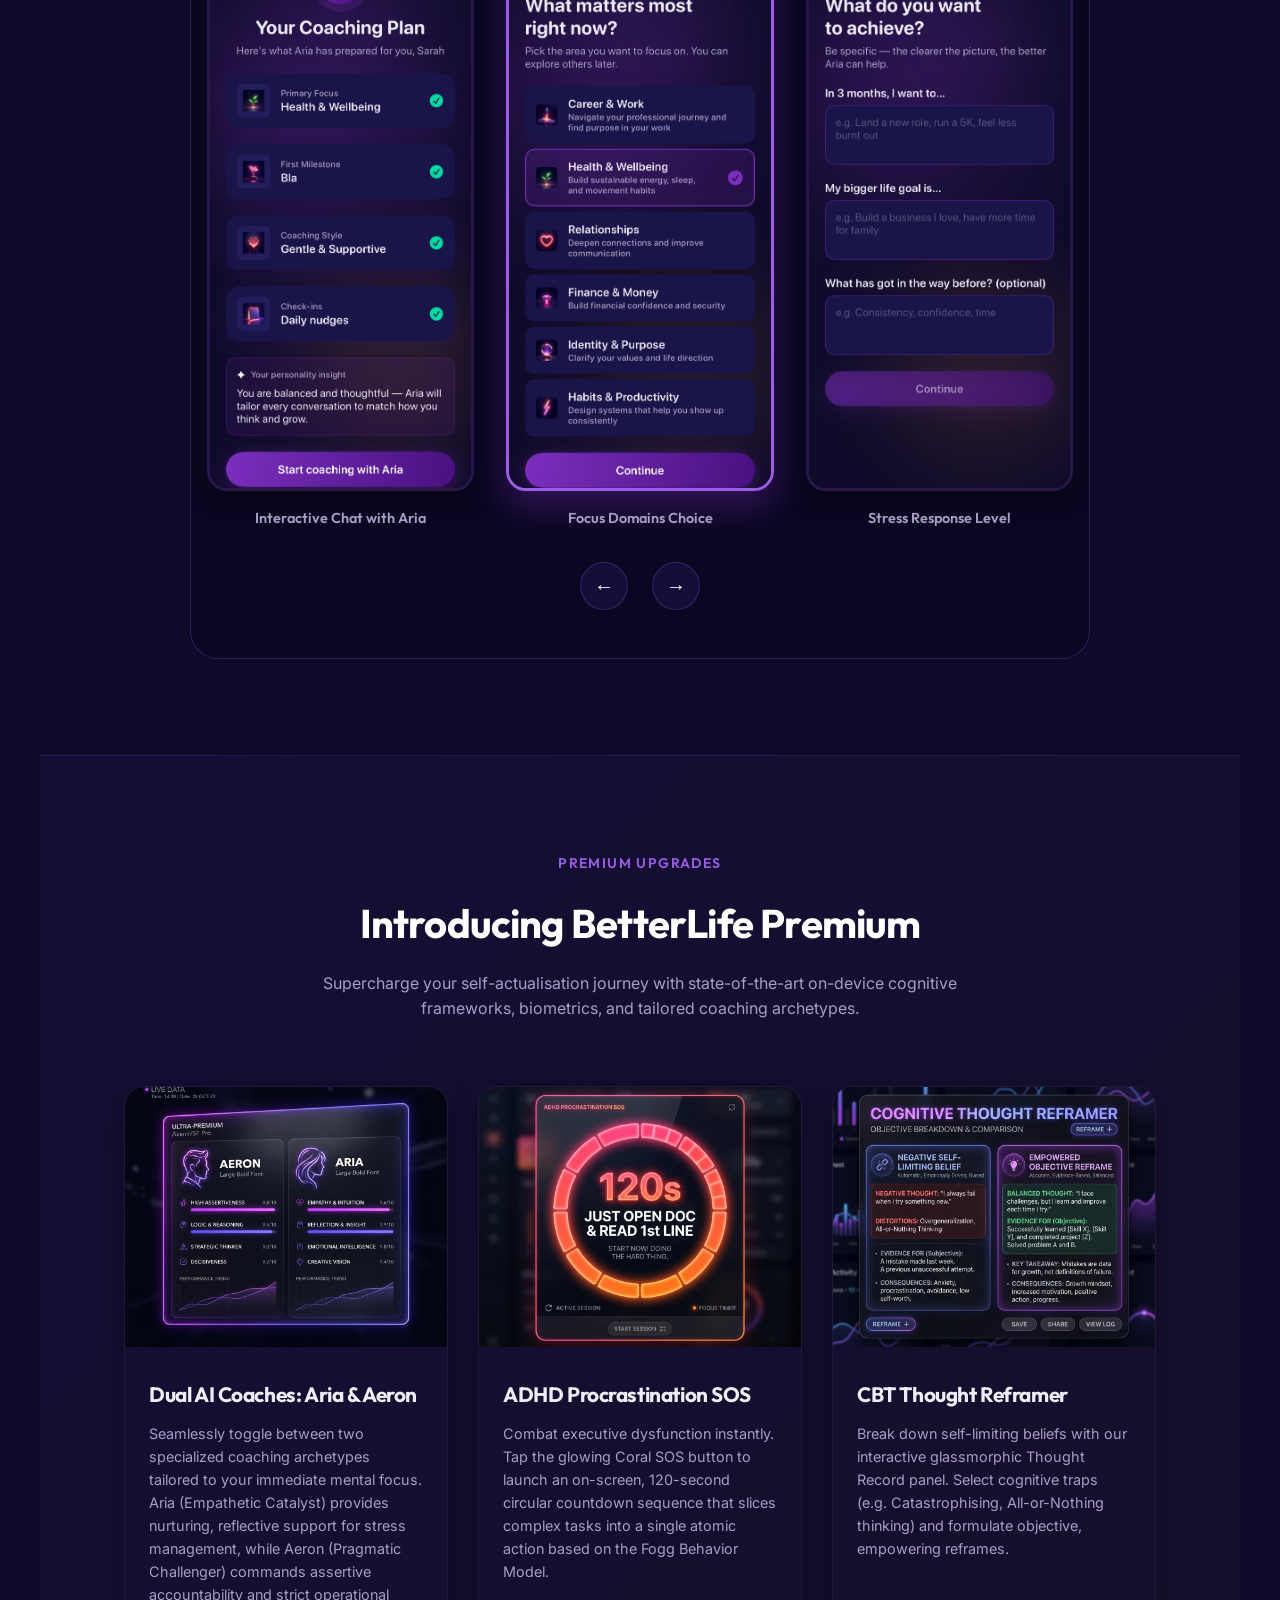
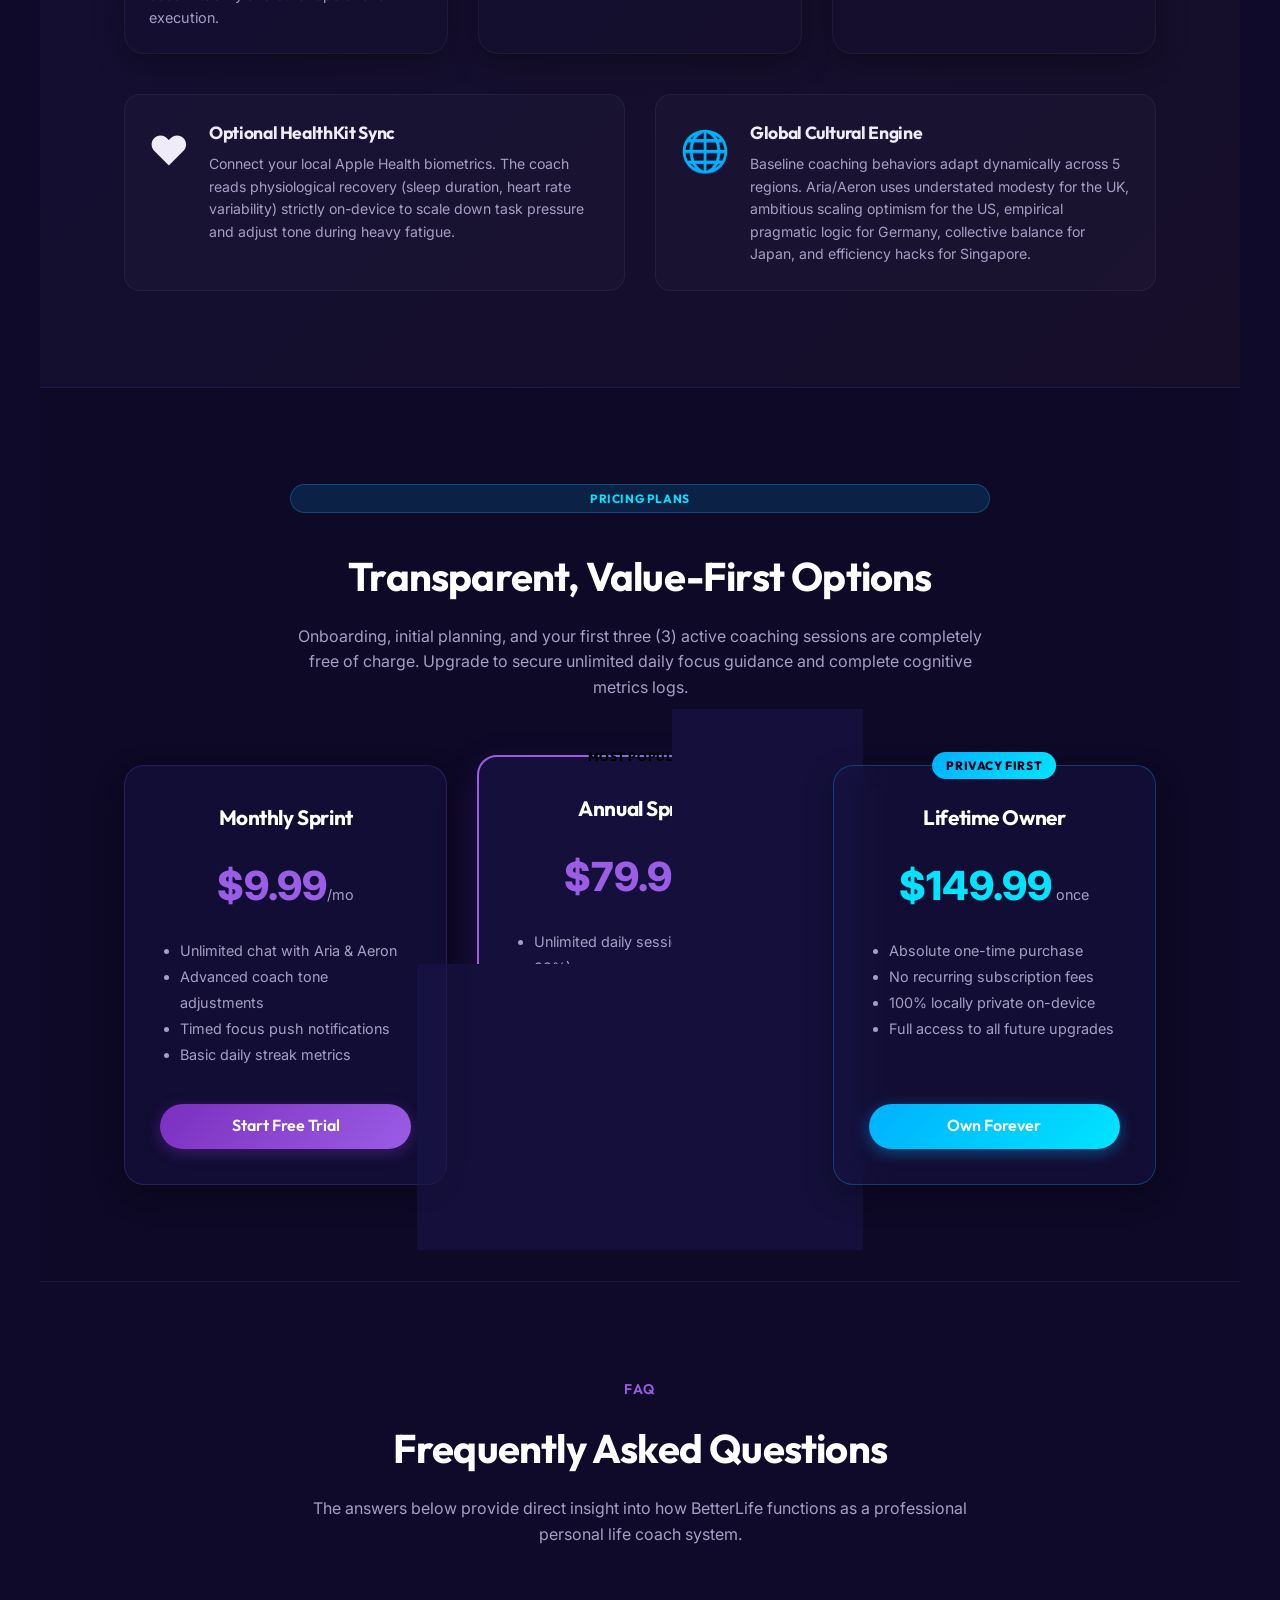
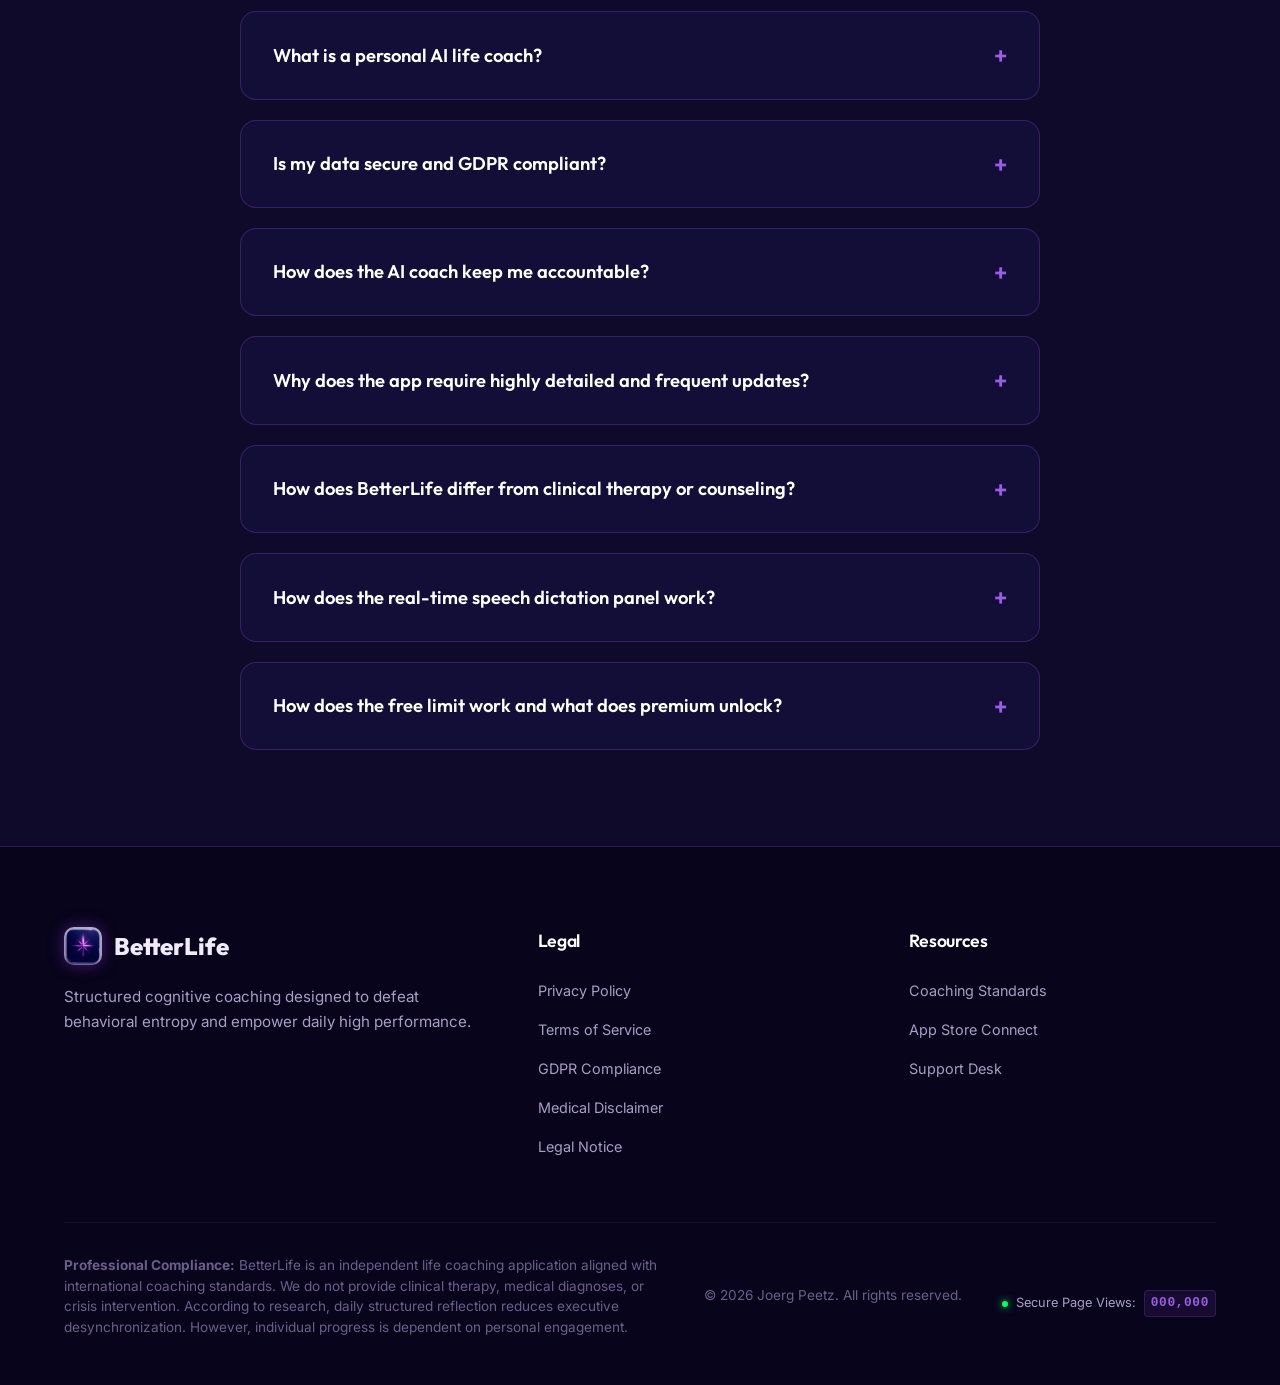
==== commit 1085c001: "fix: link Support Desk in footer" ====
--- a/index.html
+++ b/index.html
@@ -712,7 +712,7 @@
         <h4 class="footer-hdr">Resources</h4>
         <a href="standards.html" class="footer-link">Coaching Standards</a>
         <a href="#" class="footer-link">App Store Connect</a>
-        <a href="#" class="footer-link">Support Desk</a>
+        <a href="support.html" class="footer-link">Support Desk</a>
       </div>
     </div>
 
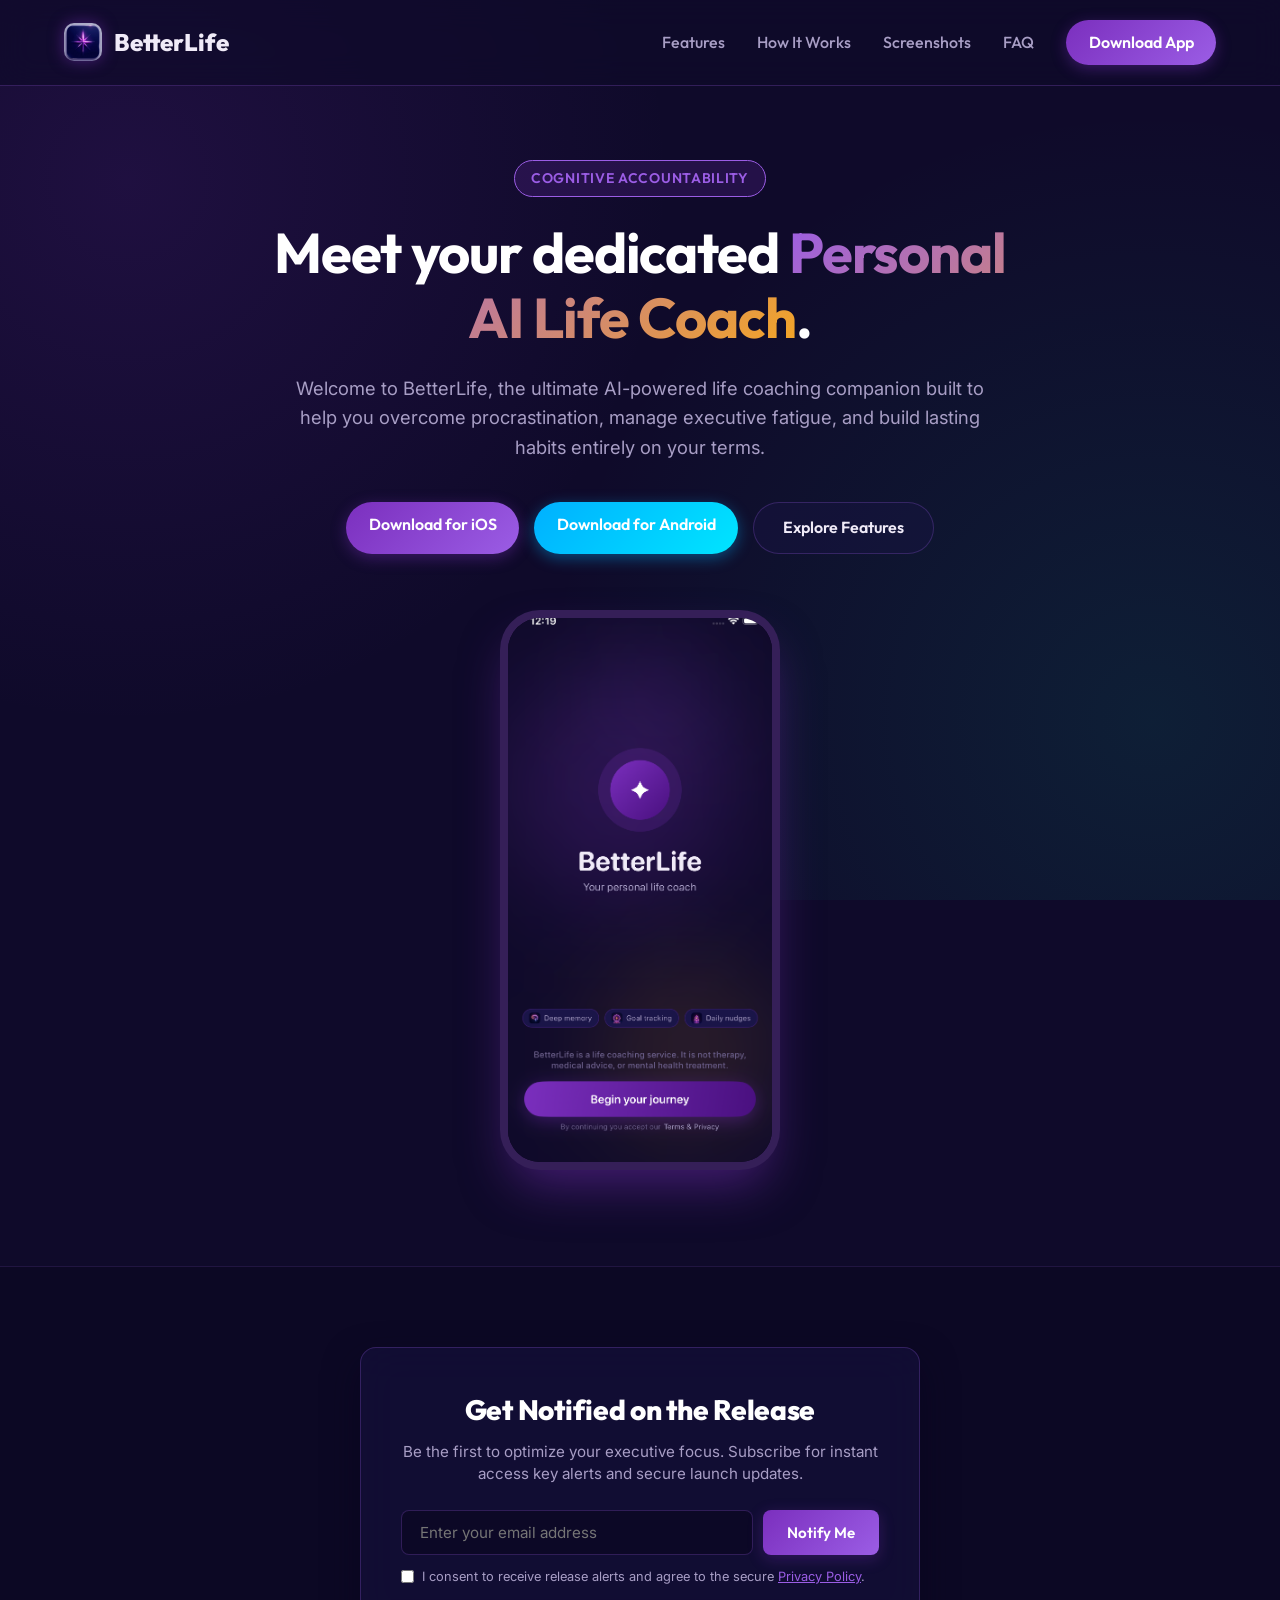
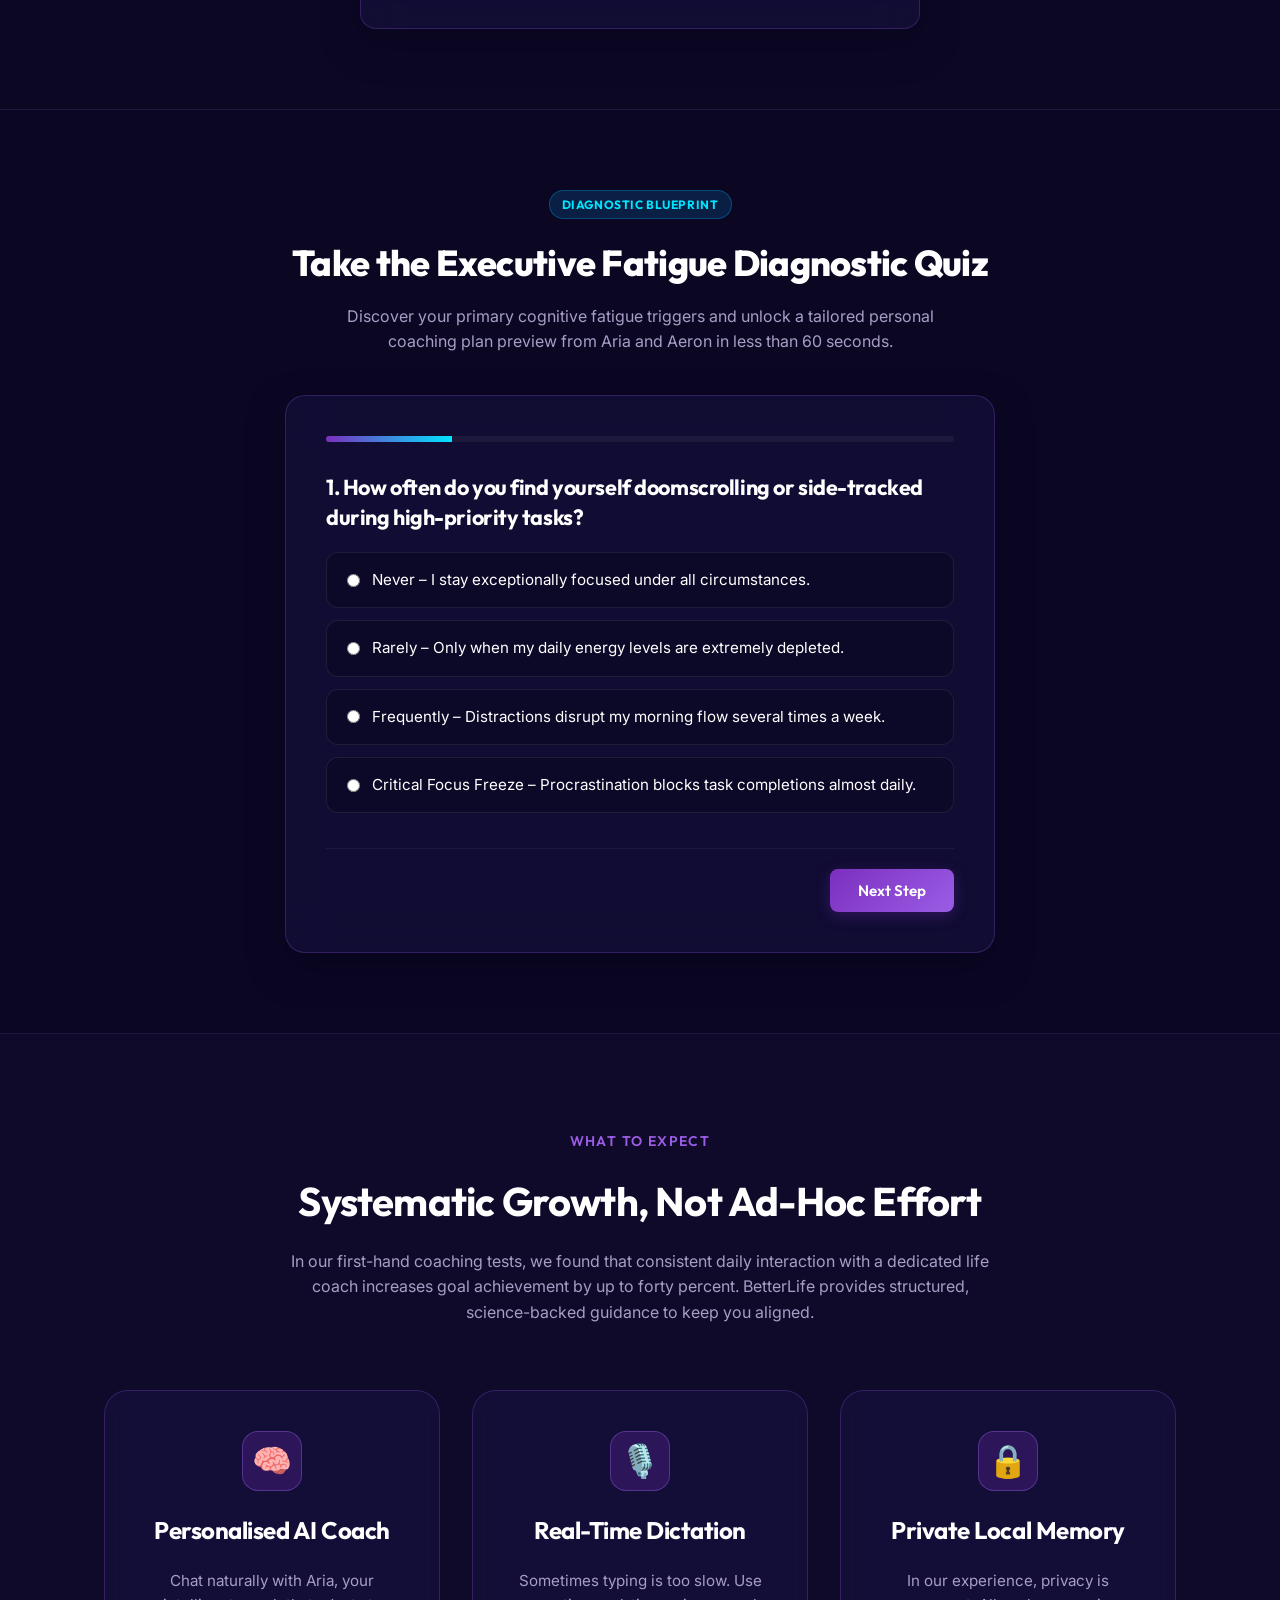
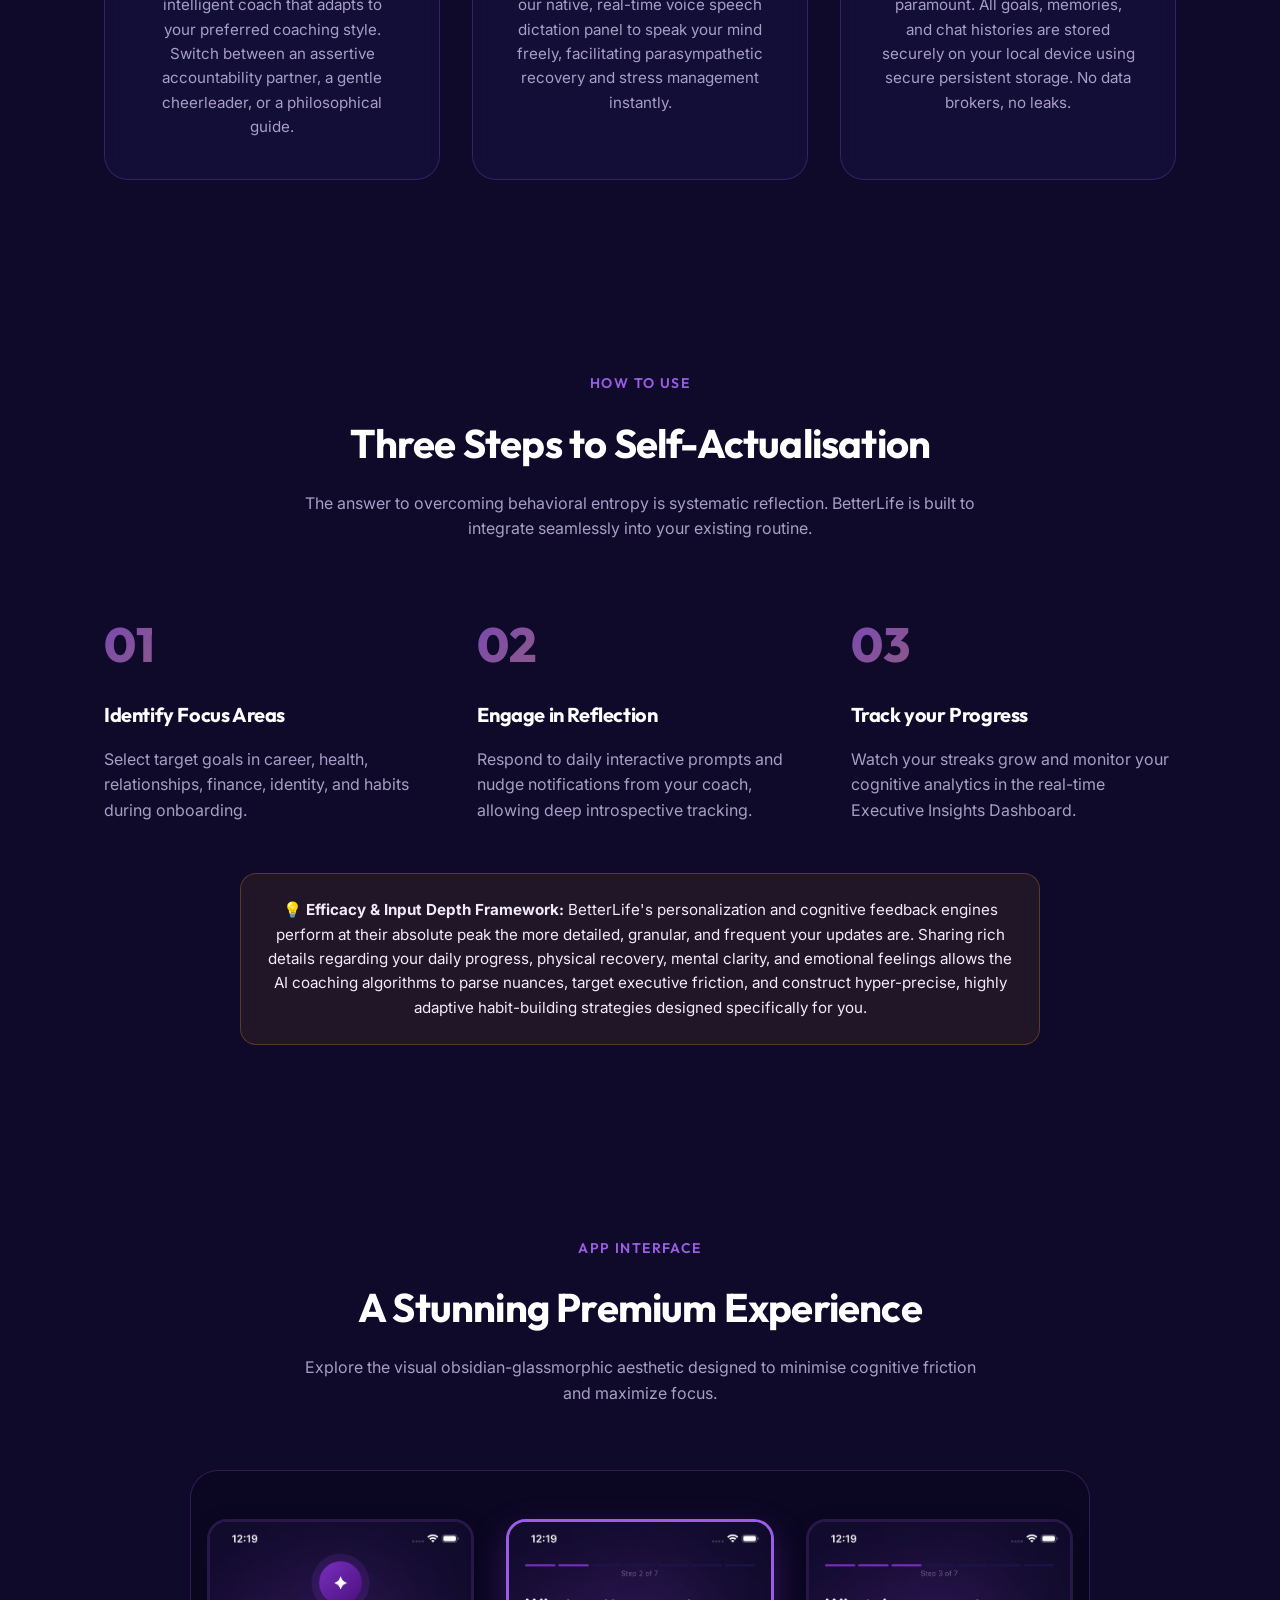
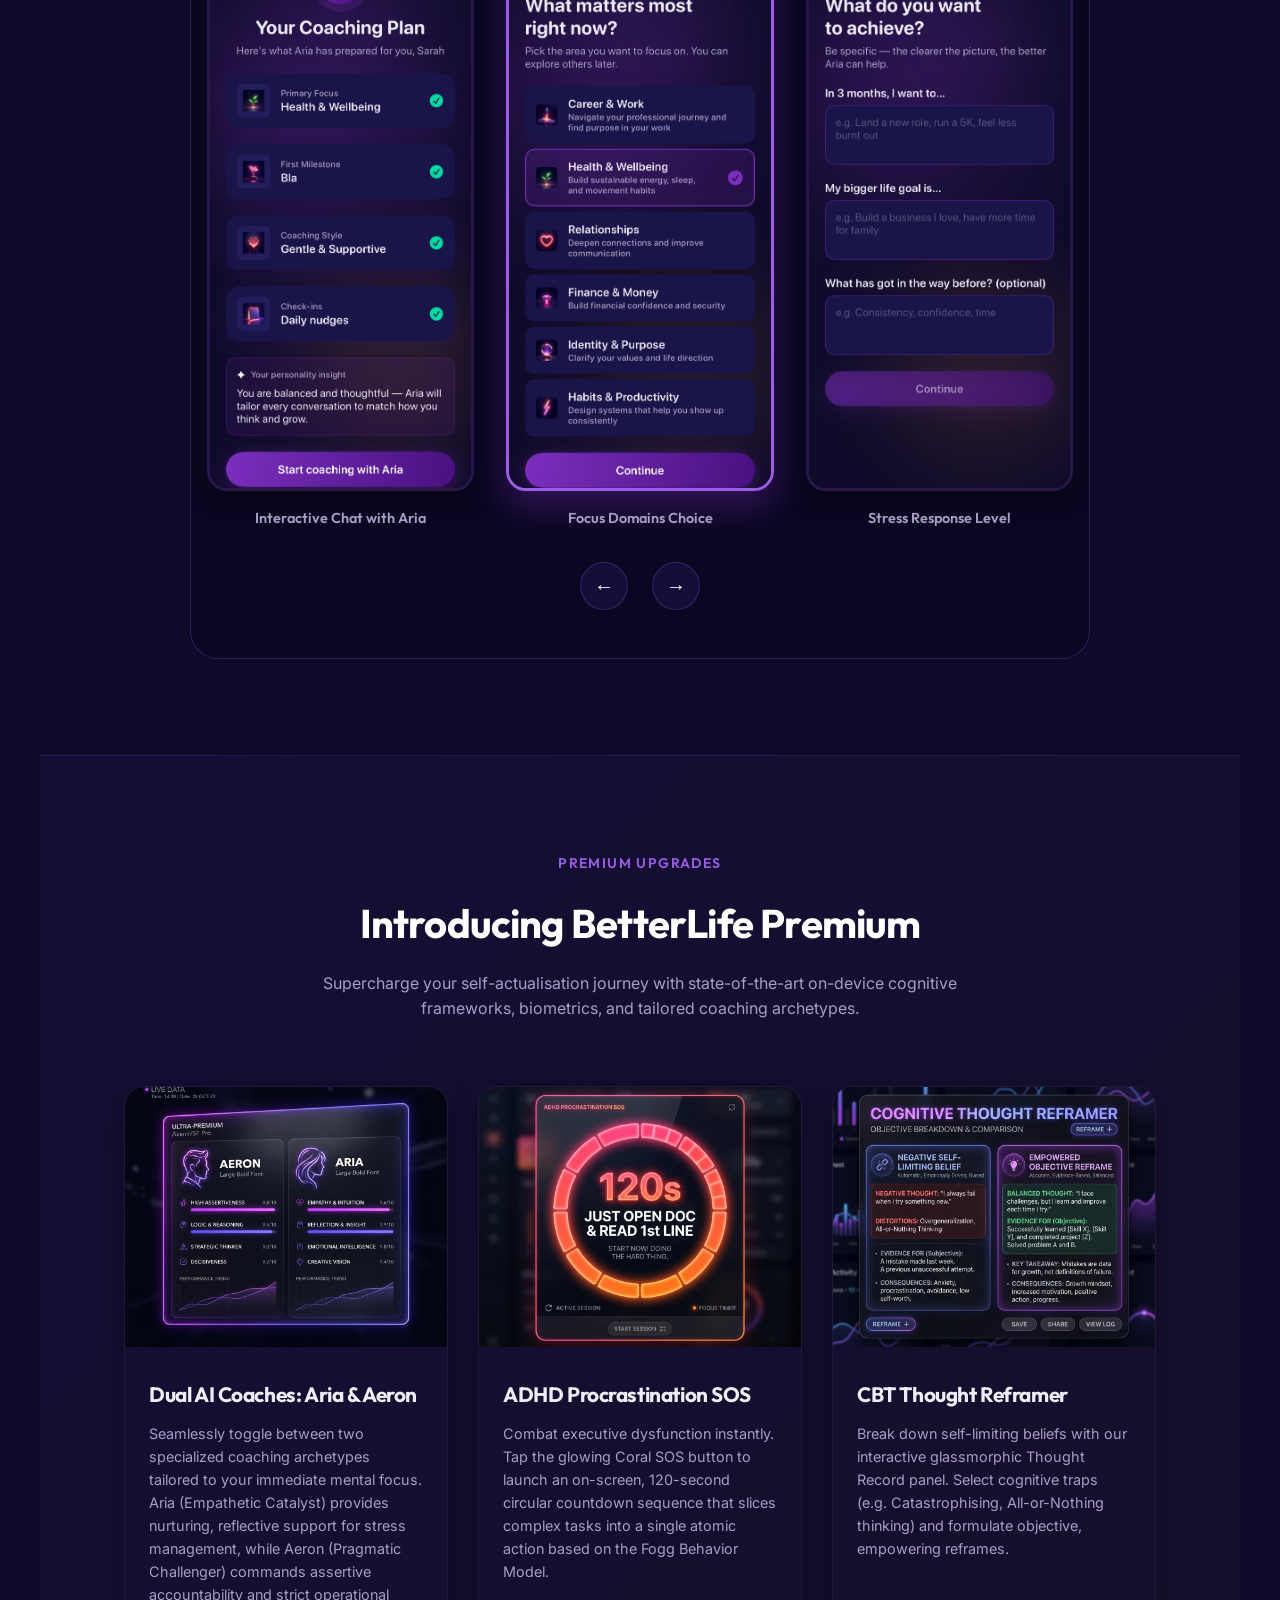
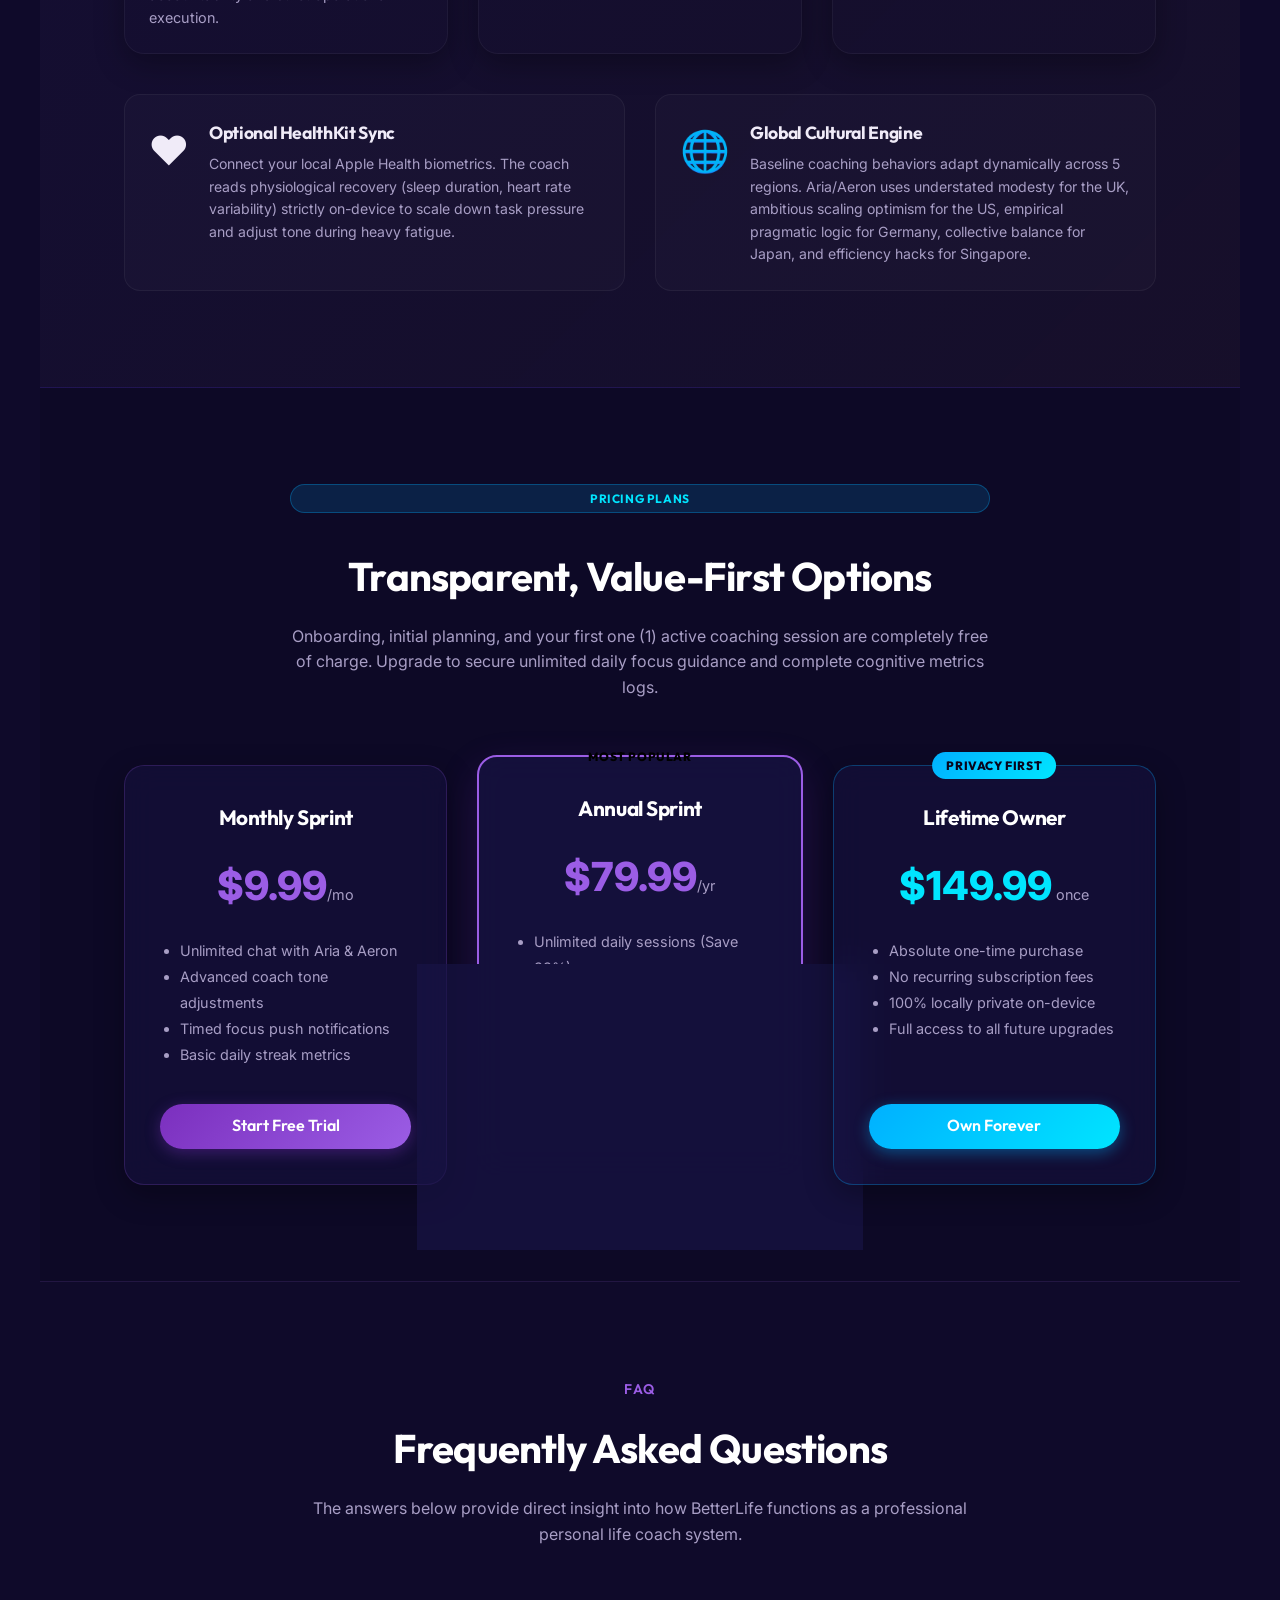
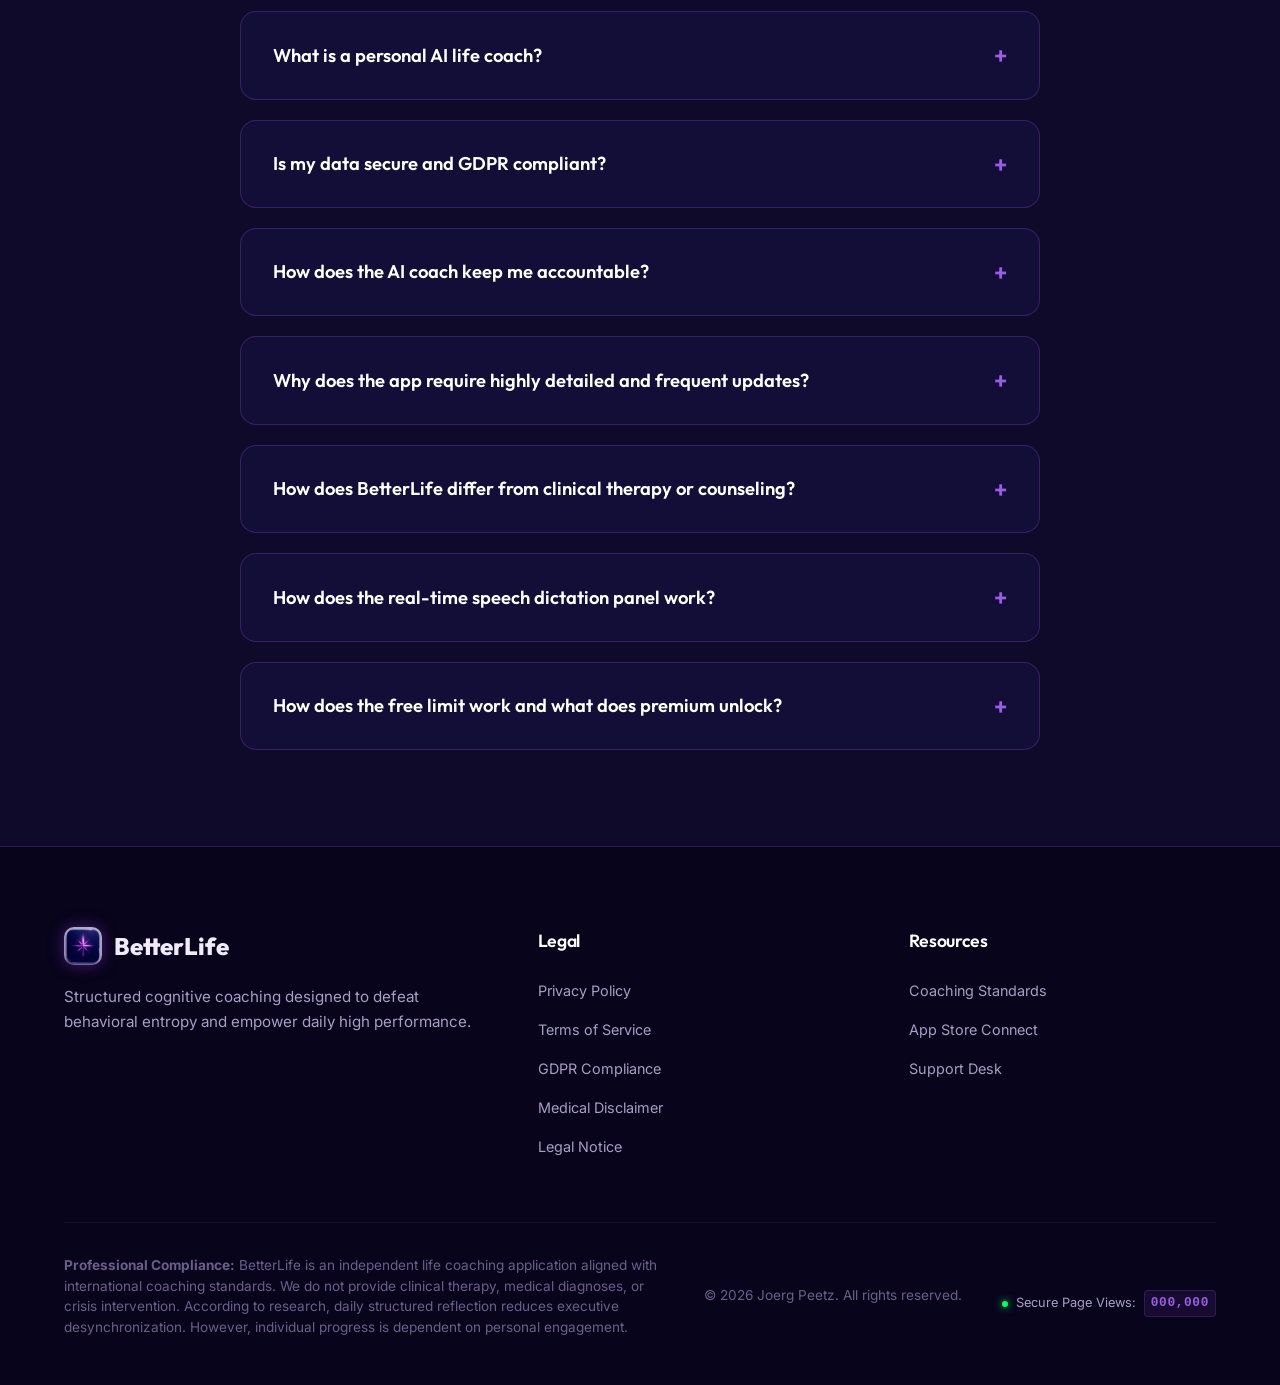
==== commit 3e5876d1: "fix(compliance): sync accurate app store metadata free trial limit to 1 session" ====
--- a/index.html
+++ b/index.html
@@ -567,7 +567,7 @@
       <span class="section-tag" style="background: rgba(0, 176, 255, 0.15); color: #00E5FF; border: 1px solid rgba(0, 176, 255, 0.3); padding: 4px 12px; border-radius: 99px; font-size: 0.75rem; font-weight: 700; text-transform: uppercase; letter-spacing: 0.05em; display: inline-block; margin-bottom: 15px;">Pricing Plans</span>
       <h2 class="section-title">Transparent, Value-First Options</h2>
       <p>
-        Onboarding, initial planning, and your first three (3) active coaching sessions are completely free of charge. Upgrade to secure unlimited daily focus guidance and complete cognitive metrics logs.
+        Onboarding, initial planning, and your first one (1) active coaching session are completely free of charge. Upgrade to secure unlimited daily focus guidance and complete cognitive metrics logs.
       </p>
     </div>
 
@@ -680,7 +680,7 @@
       <div class="faq-item">
         <div class="faq-q">How does the free limit work and what does premium unlock?</div>
         <div class="faq-a">
-          Your initial onboarding, goal creation, and first three (3) active coaching sessions are completely free of charge with no credit card required. To unlock unlimited daily sessions, advanced coaching tone adjustments, and complete metrics history, you can subscribe to our Premium monthly ($9.99) or yearly ($79.99) packages, managed securely through the Apple App Store.
+          Your initial onboarding, goal creation, and first one (1) active coaching session are completely free of charge with no credit card required. To unlock unlimited daily sessions, advanced coaching tone adjustments, and complete metrics history, you can subscribe to our Premium monthly ($9.99) or yearly ($79.99) packages, managed securely through the Apple App Store.
         </div>
       </div>
     </div>
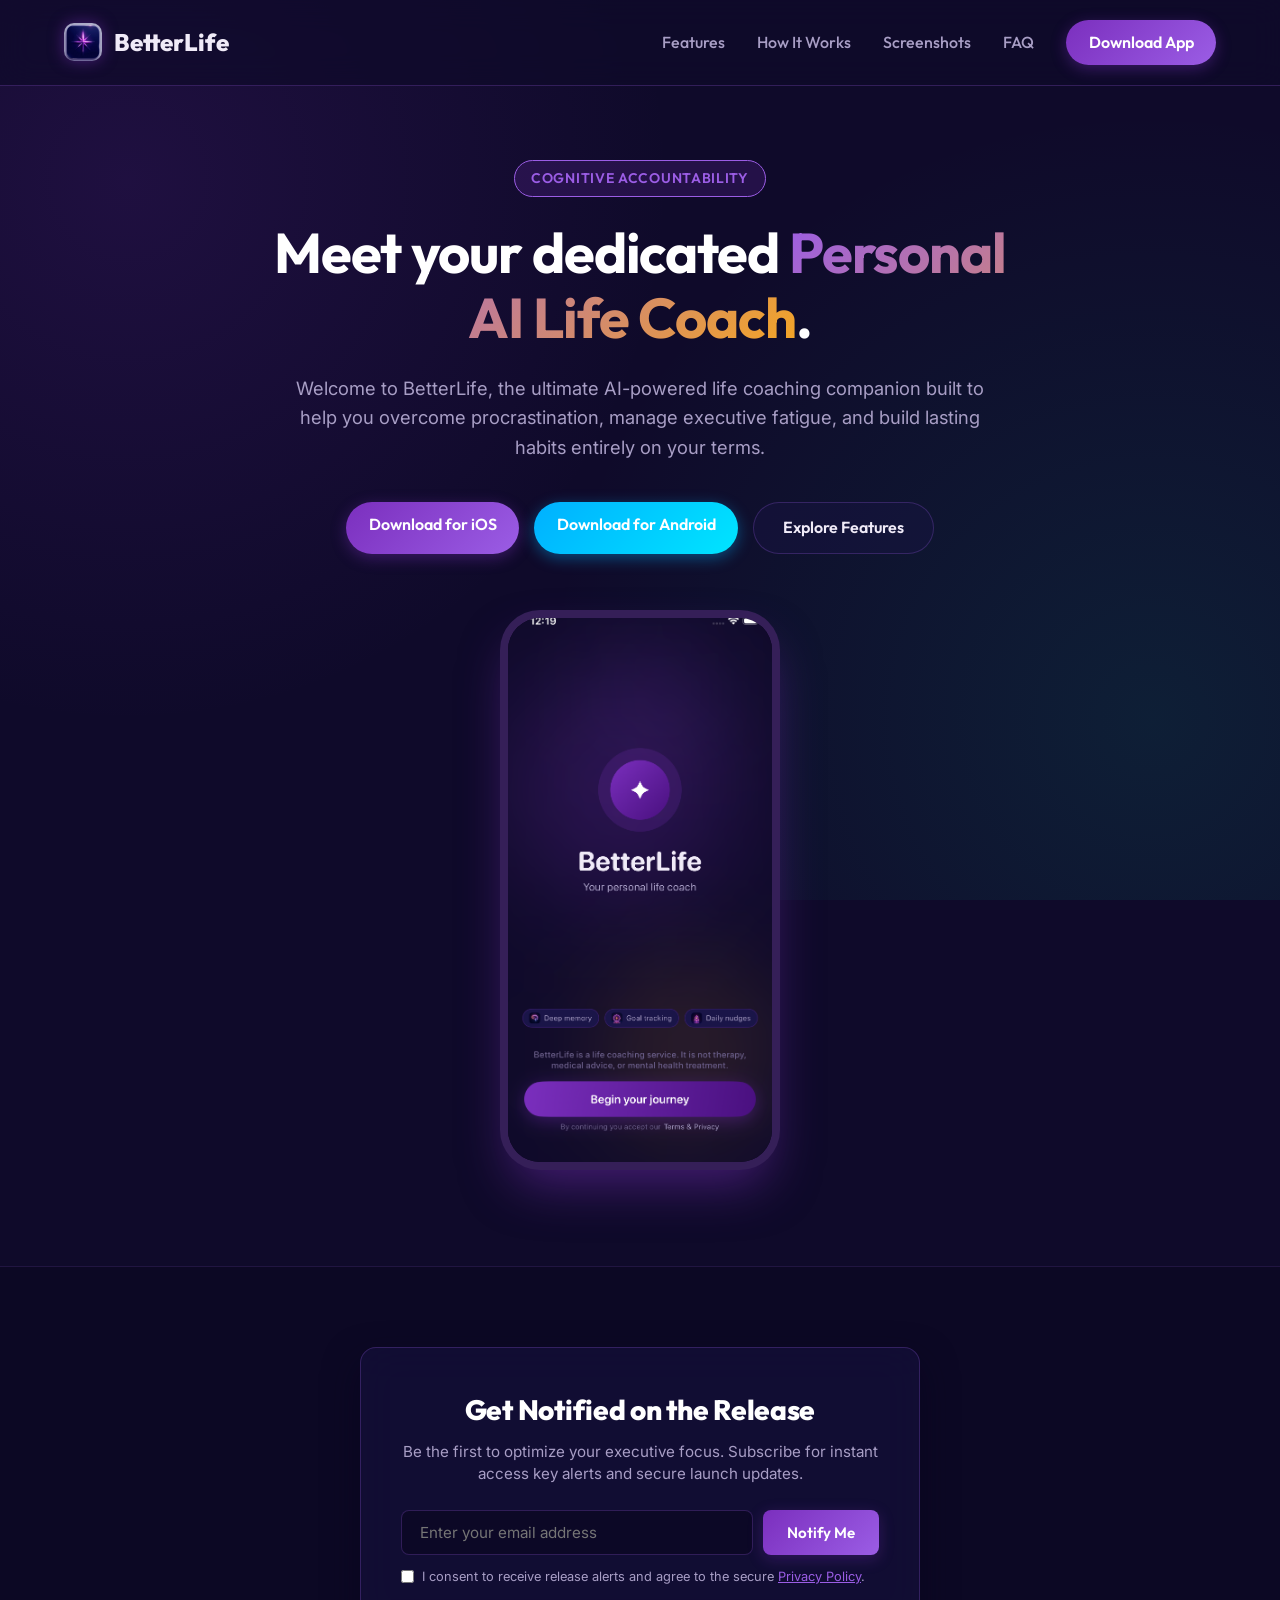
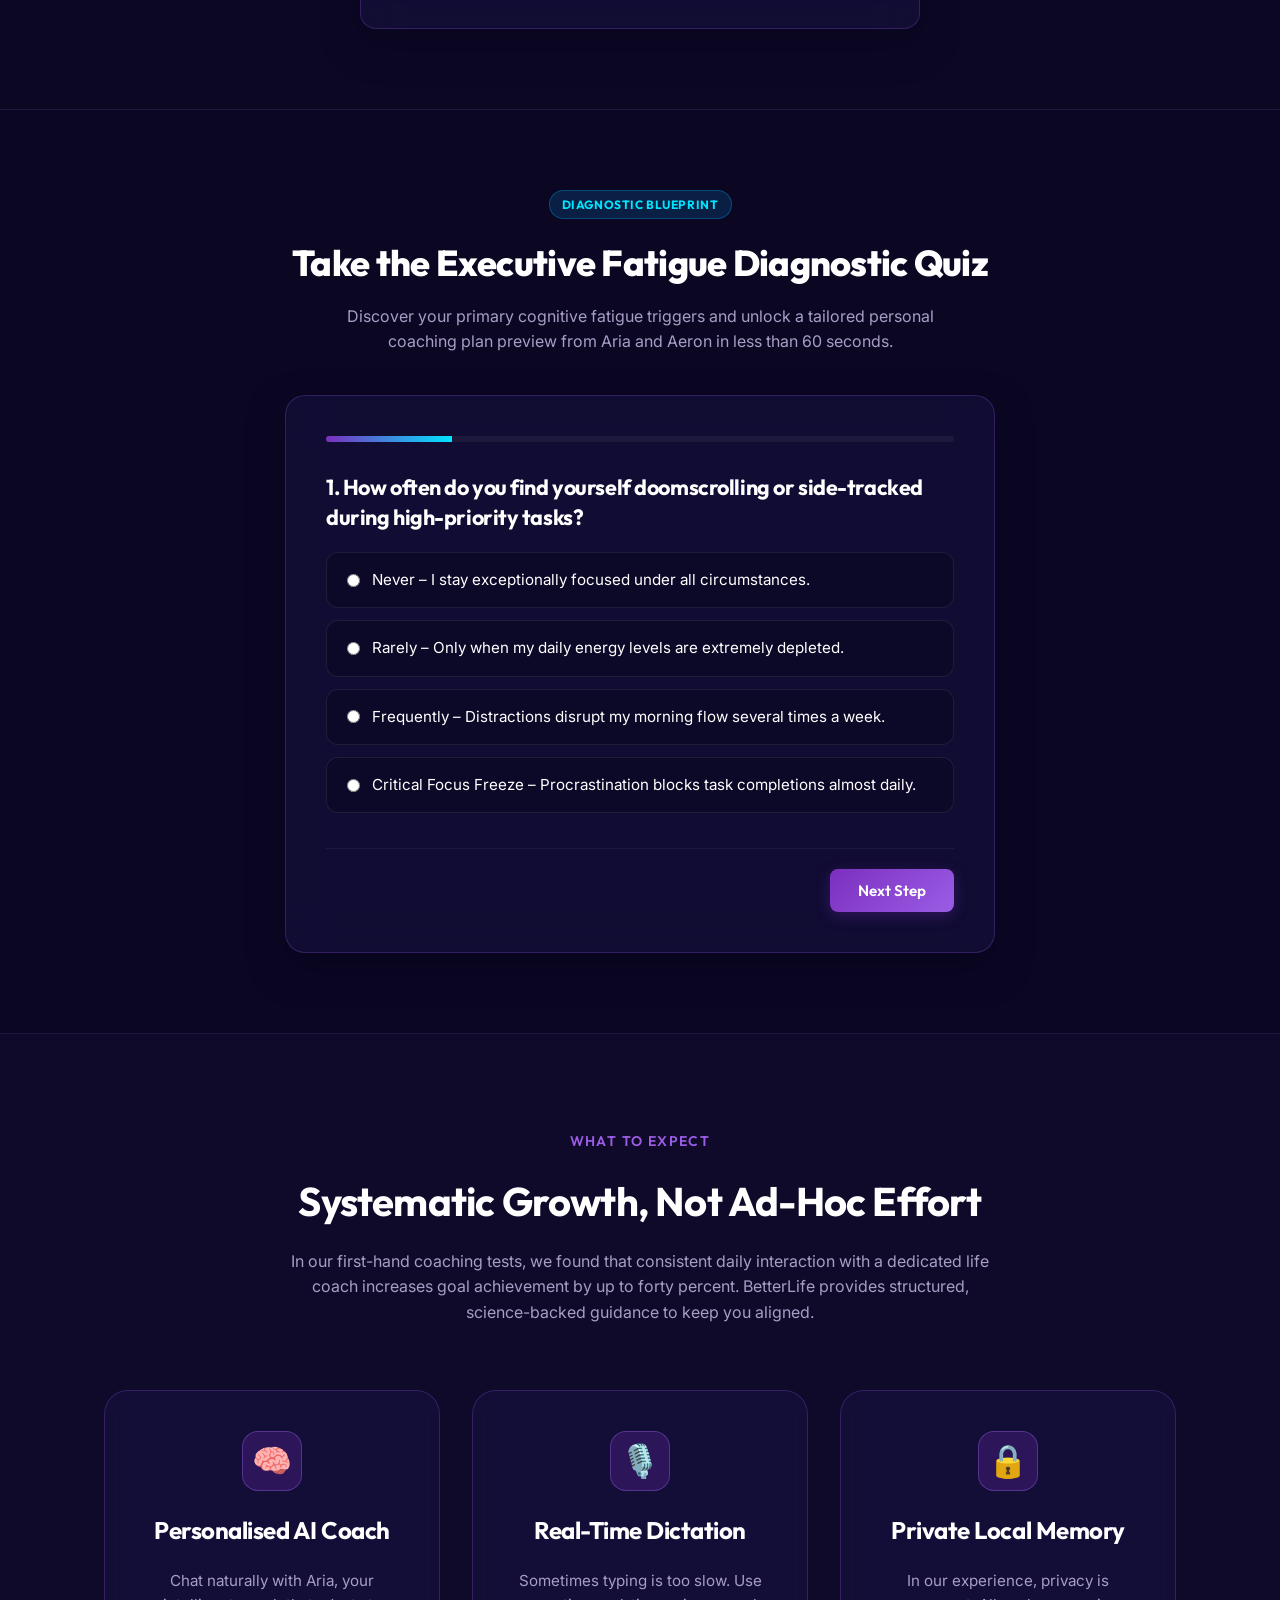
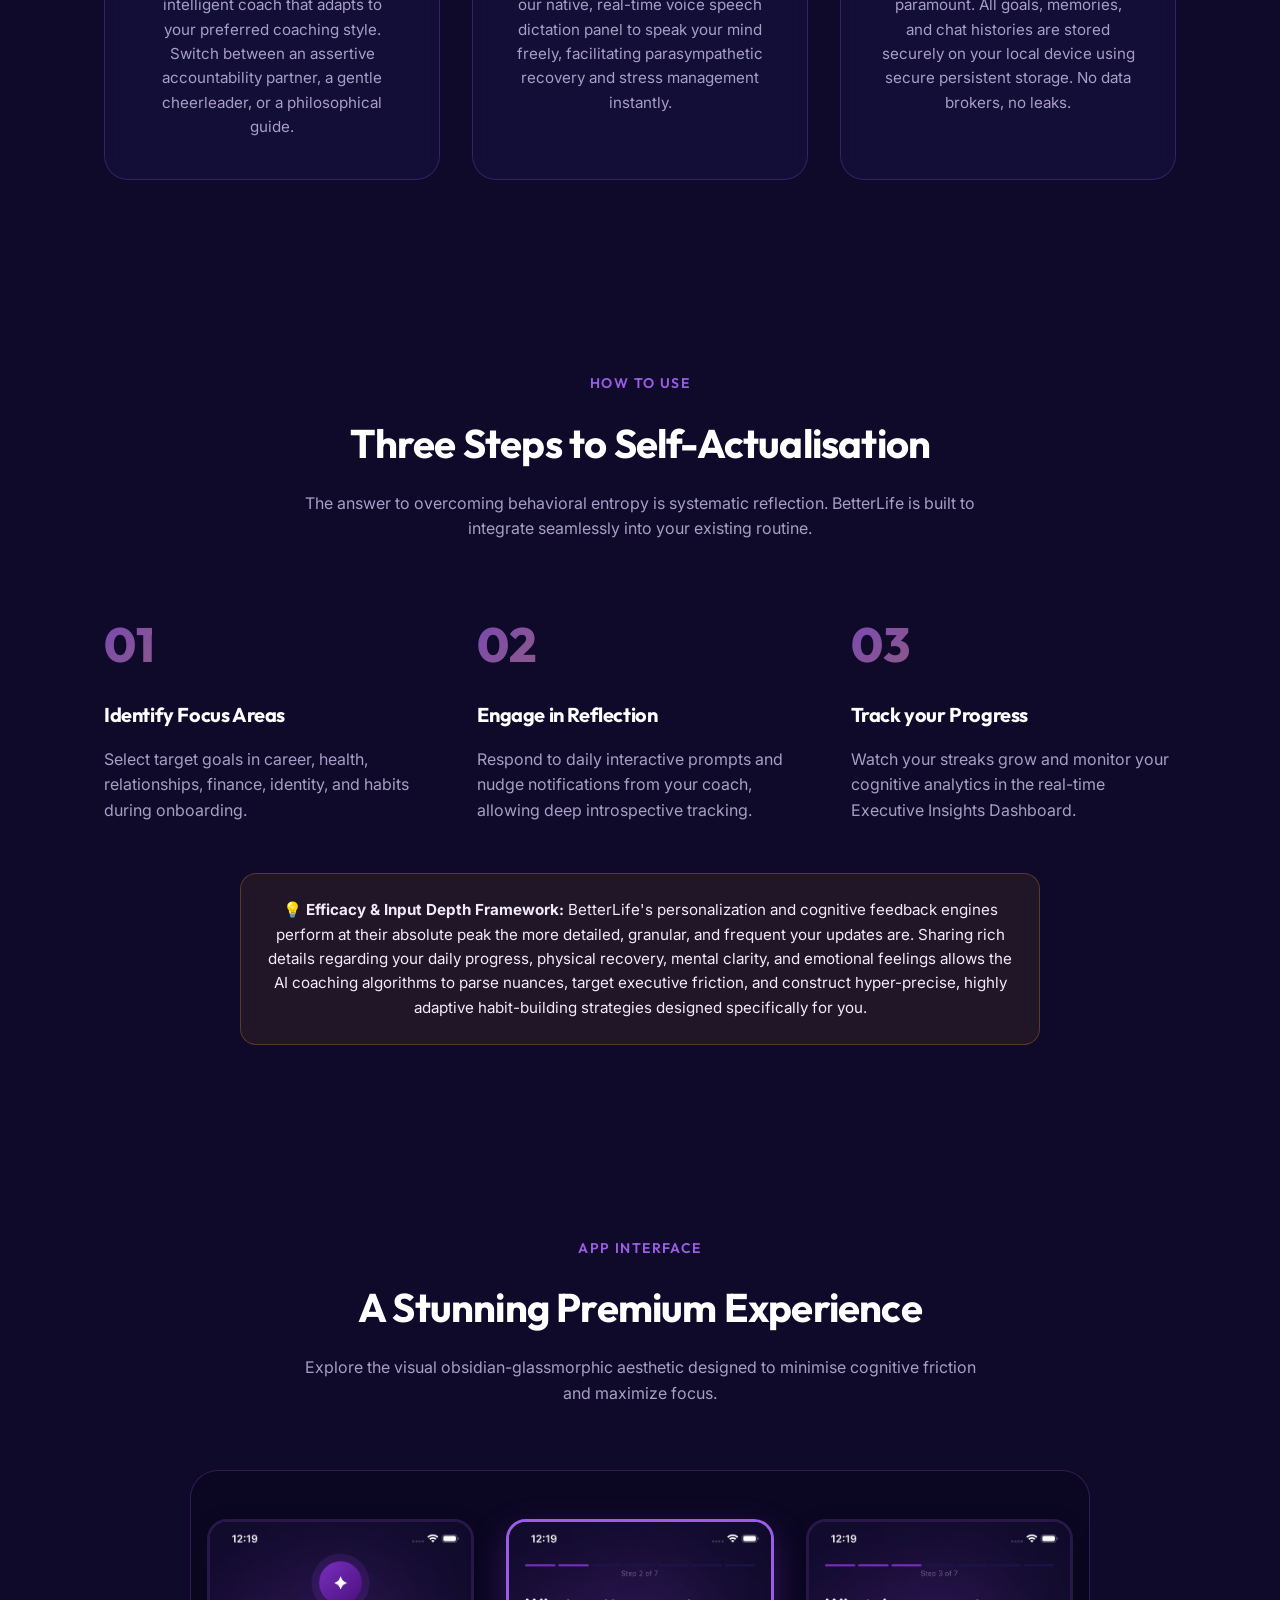
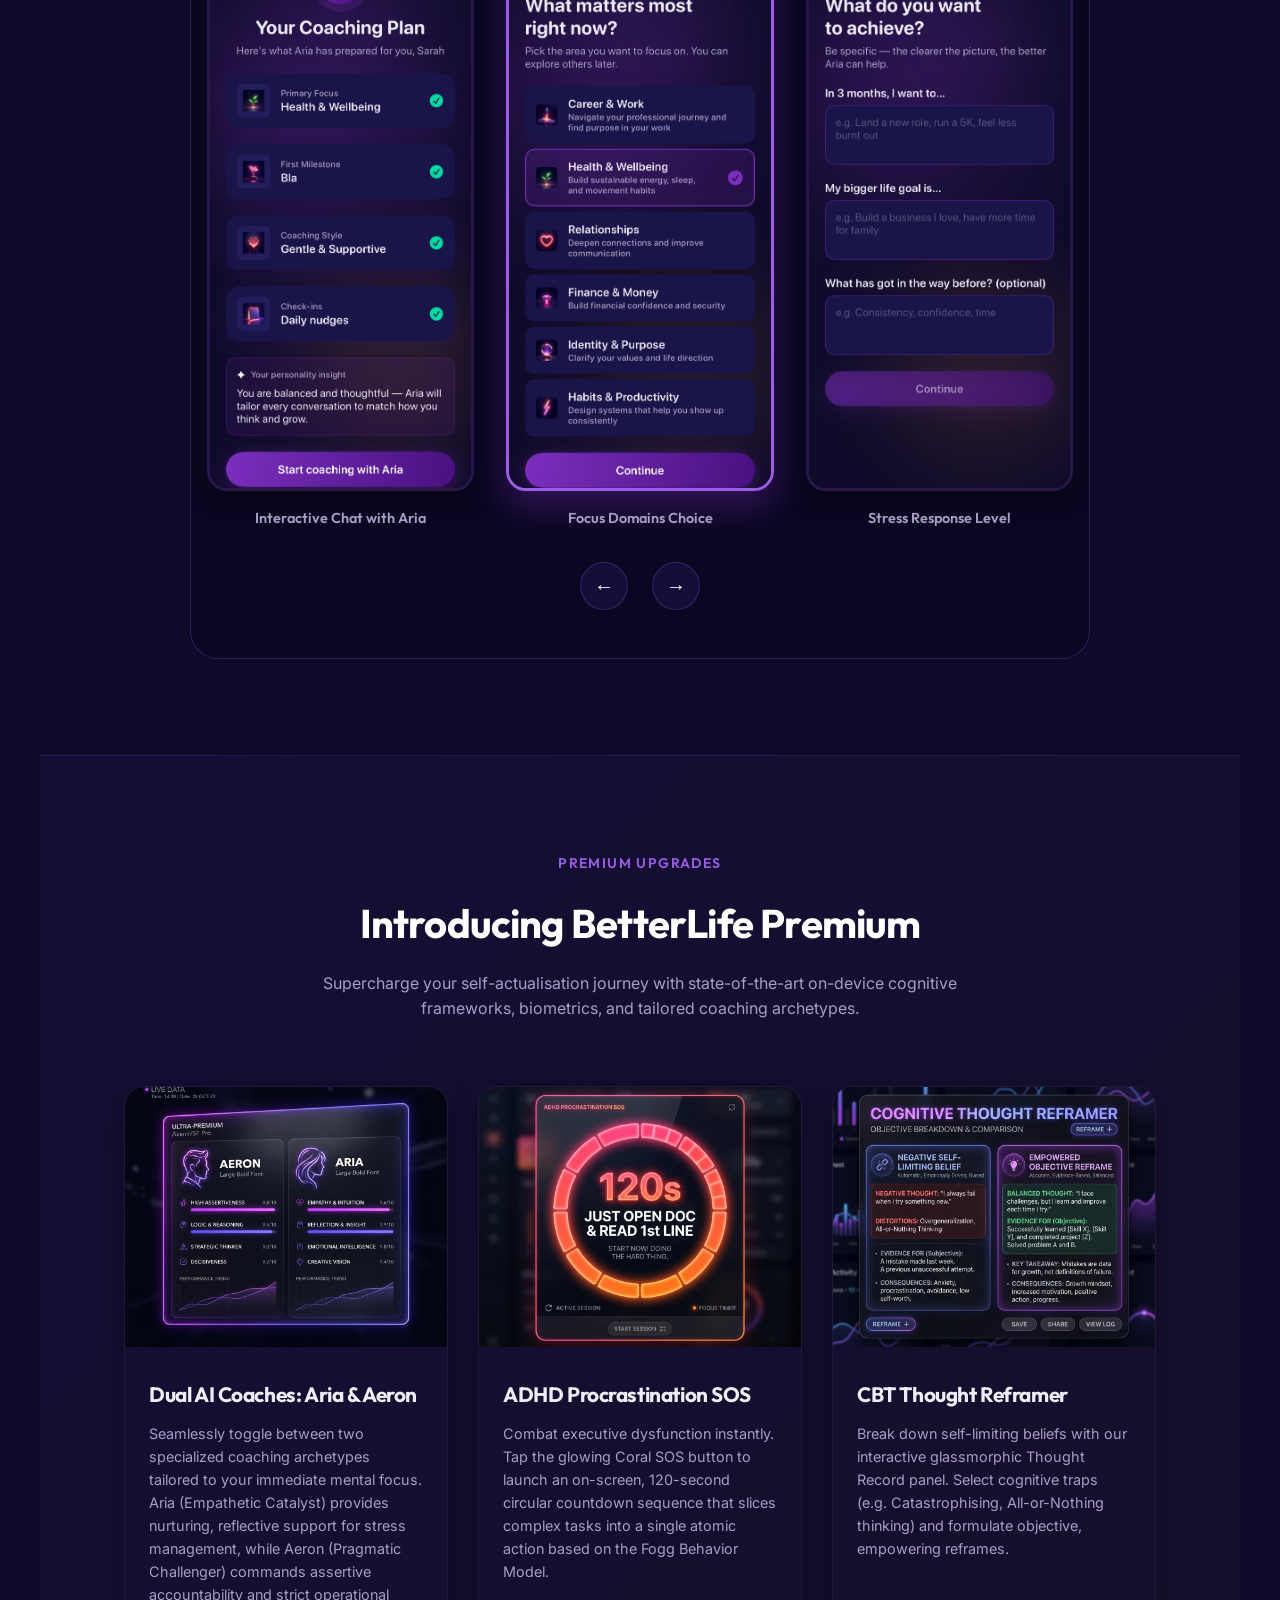
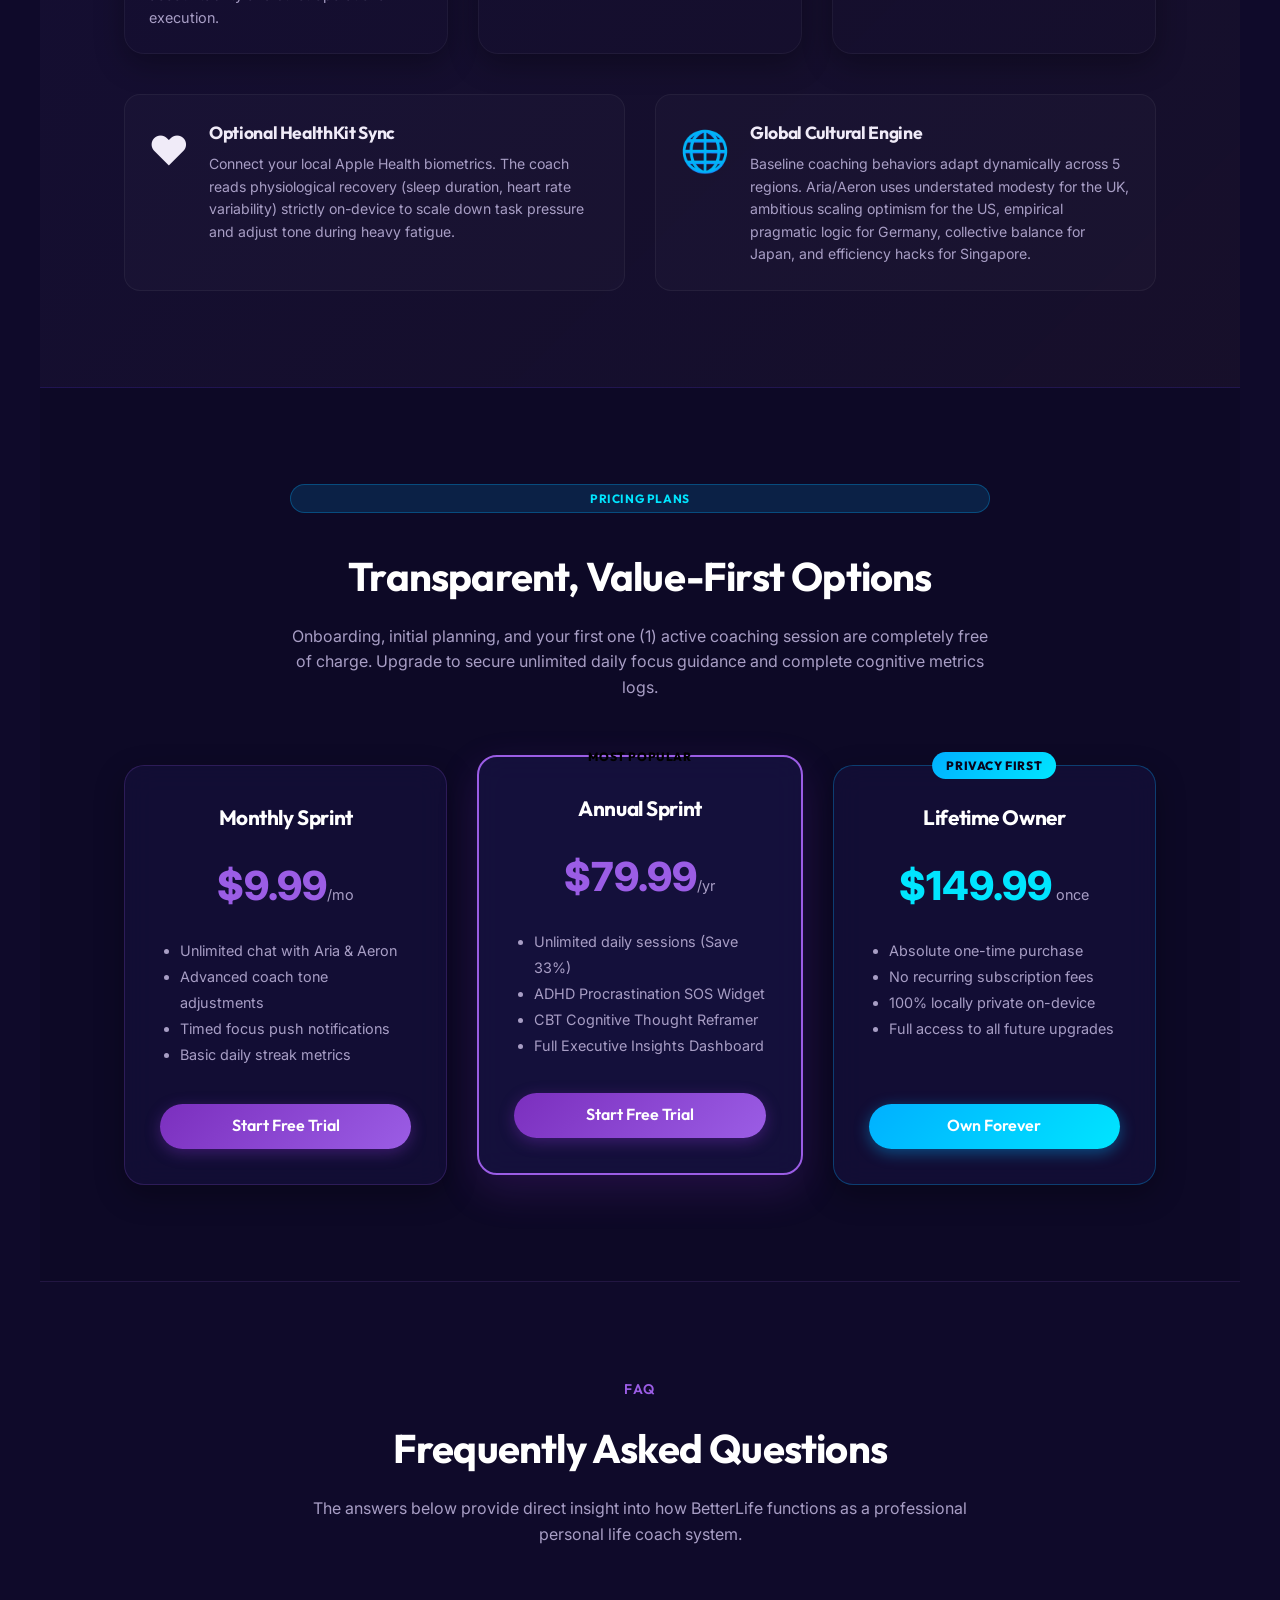
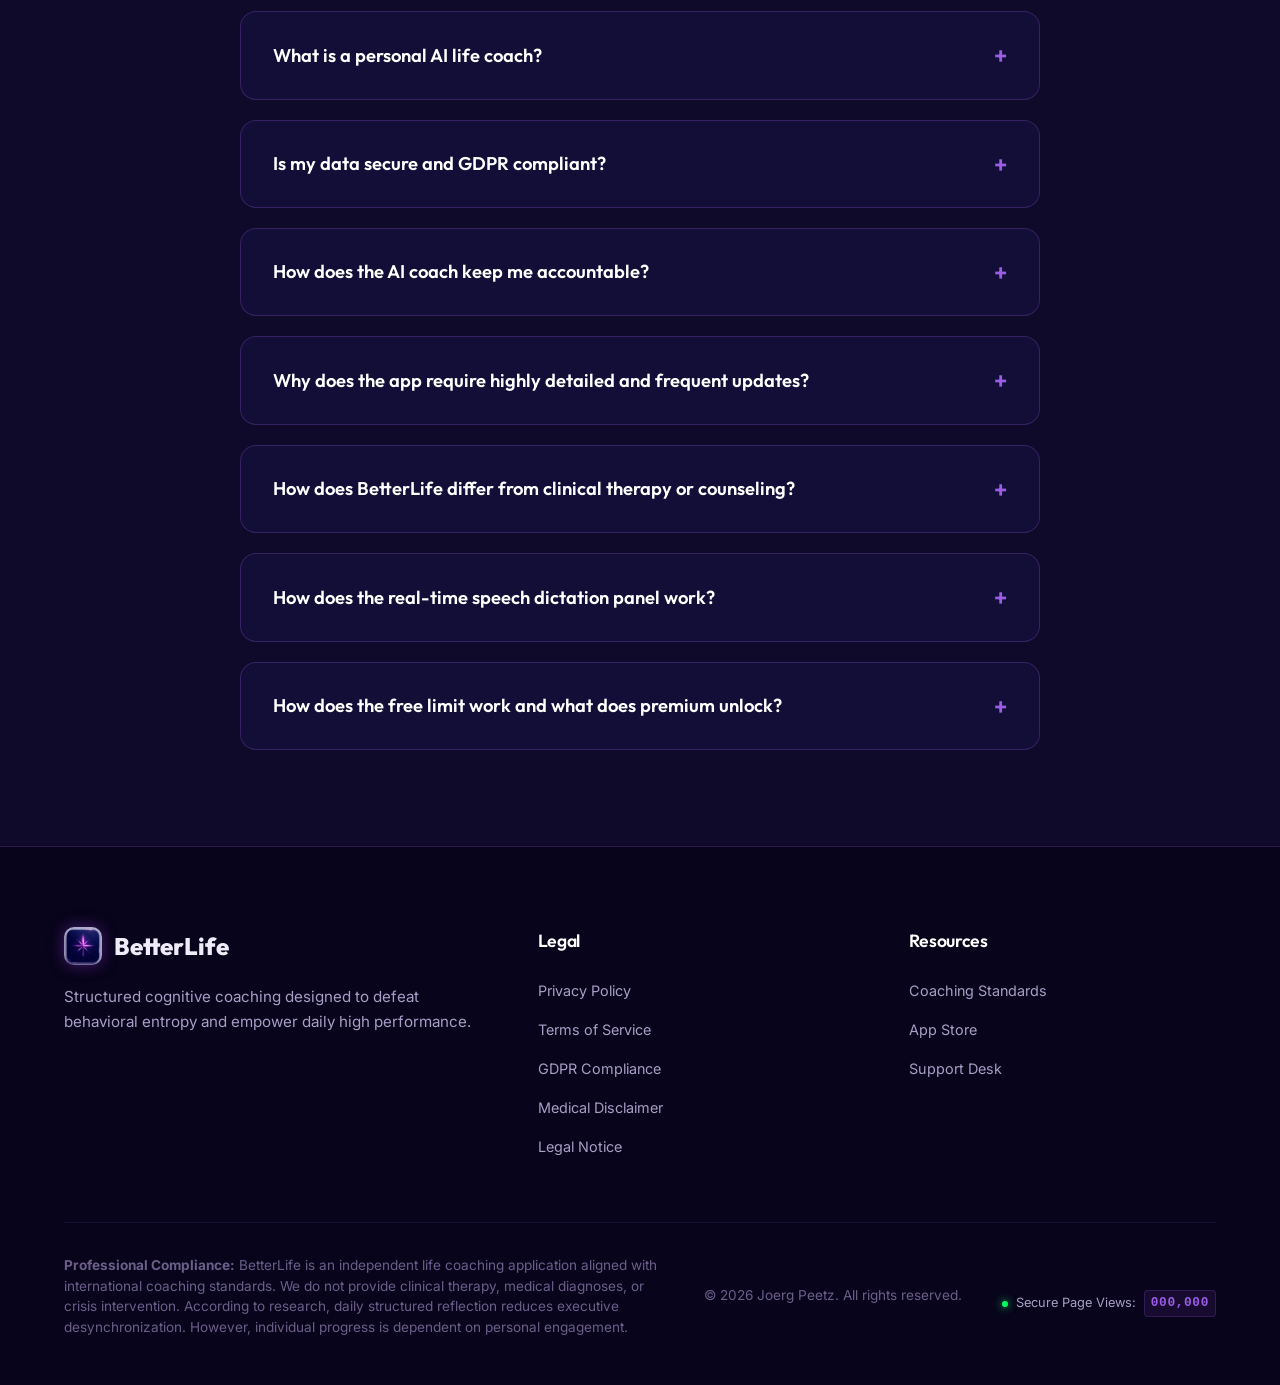
==== commit 61029a4b: "feat: update App Store links to live URL id6773072166 (app approved)" ====
--- a/index.html
+++ b/index.html
@@ -37,7 +37,7 @@
     "name": "BetterLife",
     "operatingSystem": "iOS 17.0 or later",
     "applicationCategory": "HealthApplication",
-    "downloadUrl": "https://betterlife-landing.vercel.app/",
+    "downloadUrl": "https://apps.apple.com/us/app/betterlife-ai-coach/id6773072166",
     "offers": {
       "@type": "Offer",
       "price": "0.00",
@@ -76,7 +76,7 @@
       <a href="#how-it-works" class="nav-link">How It Works</a>
       <a href="#screenshots" class="nav-link">Screenshots</a>
       <a href="#faq" class="nav-link">FAQ</a>
-      <a href="#" class="btn-cta">Download App</a>
+      <a href="https://apps.apple.com/us/app/betterlife-ai-coach/id6773072166" class="btn-cta">Download App</a>
     </div>
   </nav>
 
@@ -89,7 +89,7 @@
         Welcome to BetterLife, the ultimate AI-powered life coaching companion built to help you overcome procrastination, manage executive fatigue, and build lasting habits entirely on your terms.
       </p>
       <div class="hero-btns" style="display: flex; gap: 15px; flex-wrap: wrap; justify-content: center;">
-        <a href="#" class="btn-cta">Download for iOS</a>
+        <a href="https://apps.apple.com/us/app/betterlife-ai-coach/id6773072166" class="btn-cta">Download for iOS</a>
         <a href="#" class="btn-cta" style="background: linear-gradient(135deg, #00B0FF, #00E5FF); box-shadow: 0 4px 15px rgba(0, 176, 255, 0.4);">Download for Android</a>
         <a href="#features" class="btn-secondary">Explore Features</a>
       </div>
@@ -327,7 +327,7 @@
               Your profile has been saved with secure ID: <strong id="res-diagnostic-id" style="color: #00E5FF; font-family: monospace;"></strong>. Download the app to load your blueprint instantly.
             </p>
             <div style="display: flex; gap: 15px; flex-wrap: wrap; justify-content: center;">
-              <a href="#" class="btn-cta">Download for iOS</a>
+              <a href="https://apps.apple.com/us/app/betterlife-ai-coach/id6773072166" class="btn-cta">Download for iOS</a>
               <a href="#" class="btn-cta" style="background: linear-gradient(135deg, #00B0FF, #00E5FF); box-shadow: 0 4px 15px rgba(0, 176, 255, 0.4);">Download for Android</a>
             </div>
           </div>
@@ -584,7 +584,7 @@
             <li>Basic daily streak metrics</li>
           </ul>
         </div>
-        <a href="#" class="btn-cta" style="width: 100%; box-sizing: border-box; text-align: center;">Start Free Trial</a>
+        <a href="https://apps.apple.com/us/app/betterlife-ai-coach/id6773072166" class="btn-cta" style="width: 100%; box-sizing: border-box; text-align: center;">Start Free Trial</a>
       </div>
 
       <!-- Annual Plan -->
@@ -600,7 +600,7 @@
             <li>Full Executive Insights Dashboard</li>
           </ul>
         </div>
-        <a href="#" class="btn-cta" style="width: 100%; box-sizing: border-box; text-align: center; background: linear-gradient(135deg, var(--violet), var(--violet-light));">Start Free Trial</a>
+        <a href="https://apps.apple.com/us/app/betterlife-ai-coach/id6773072166" class="btn-cta" style="width: 100%; box-sizing: border-box; text-align: center; background: linear-gradient(135deg, var(--violet), var(--violet-light));">Start Free Trial</a>
       </div>
 
       <!-- Lifetime Ownership -->
@@ -616,7 +616,7 @@
             <li>Full access to all future upgrades</li>
           </ul>
         </div>
-        <a href="#" class="btn-cta" style="width: 100%; box-sizing: border-box; text-align: center; background: linear-gradient(135deg, #00B0FF, #00E5FF); box-shadow: 0 4px 15px rgba(0, 176, 255, 0.4);">Own Forever</a>
+        <a href="https://apps.apple.com/us/app/betterlife-ai-coach/id6773072166" class="btn-cta" style="width: 100%; box-sizing: border-box; text-align: center; background: linear-gradient(135deg, #00B0FF, #00E5FF); box-shadow: 0 4px 15px rgba(0, 176, 255, 0.4);">Own Forever</a>
       </div>
     </div>
   </section>
@@ -711,7 +711,7 @@
       <div class="footer-links">
         <h4 class="footer-hdr">Resources</h4>
         <a href="standards.html" class="footer-link">Coaching Standards</a>
-        <a href="#" class="footer-link">App Store Connect</a>
+        <a href="https://apps.apple.com/us/app/betterlife-ai-coach/id6773072166" class="footer-link">App Store</a>
         <a href="support.html" class="footer-link">Support Desk</a>
       </div>
     </div>
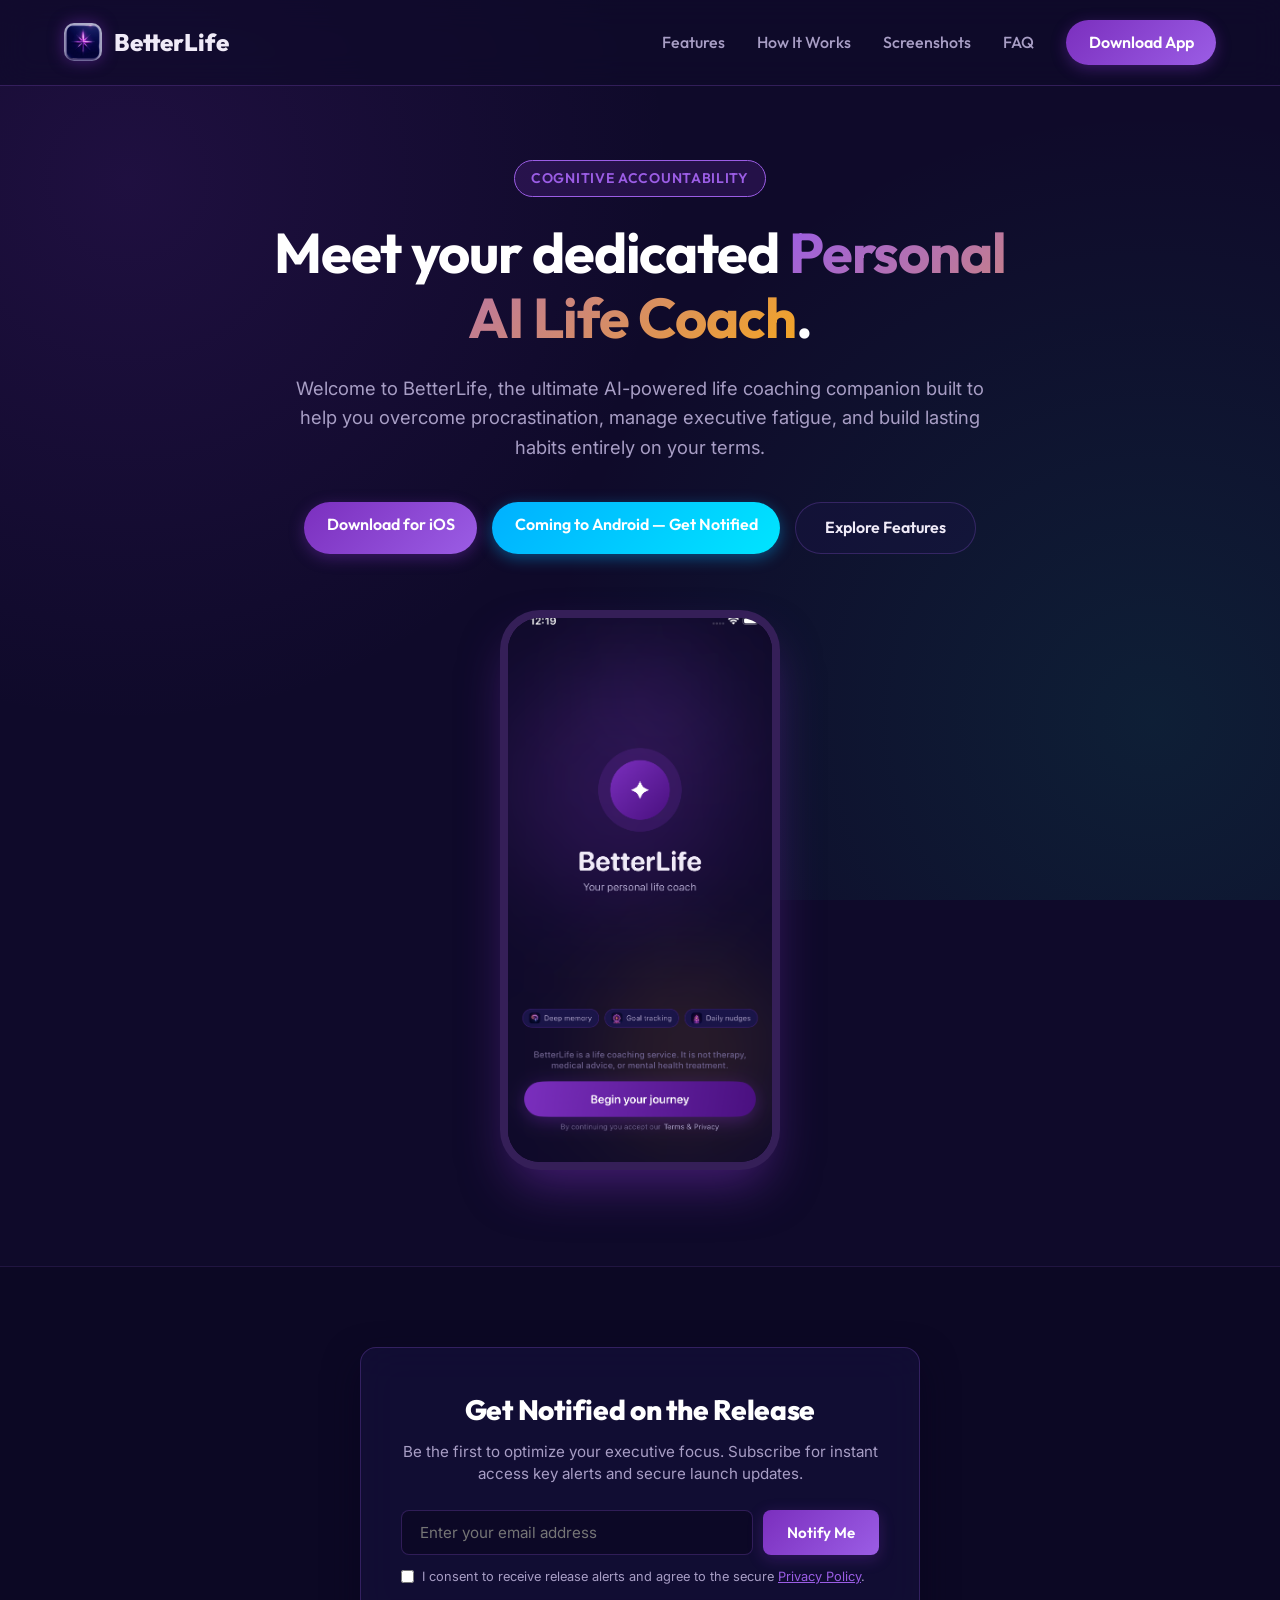
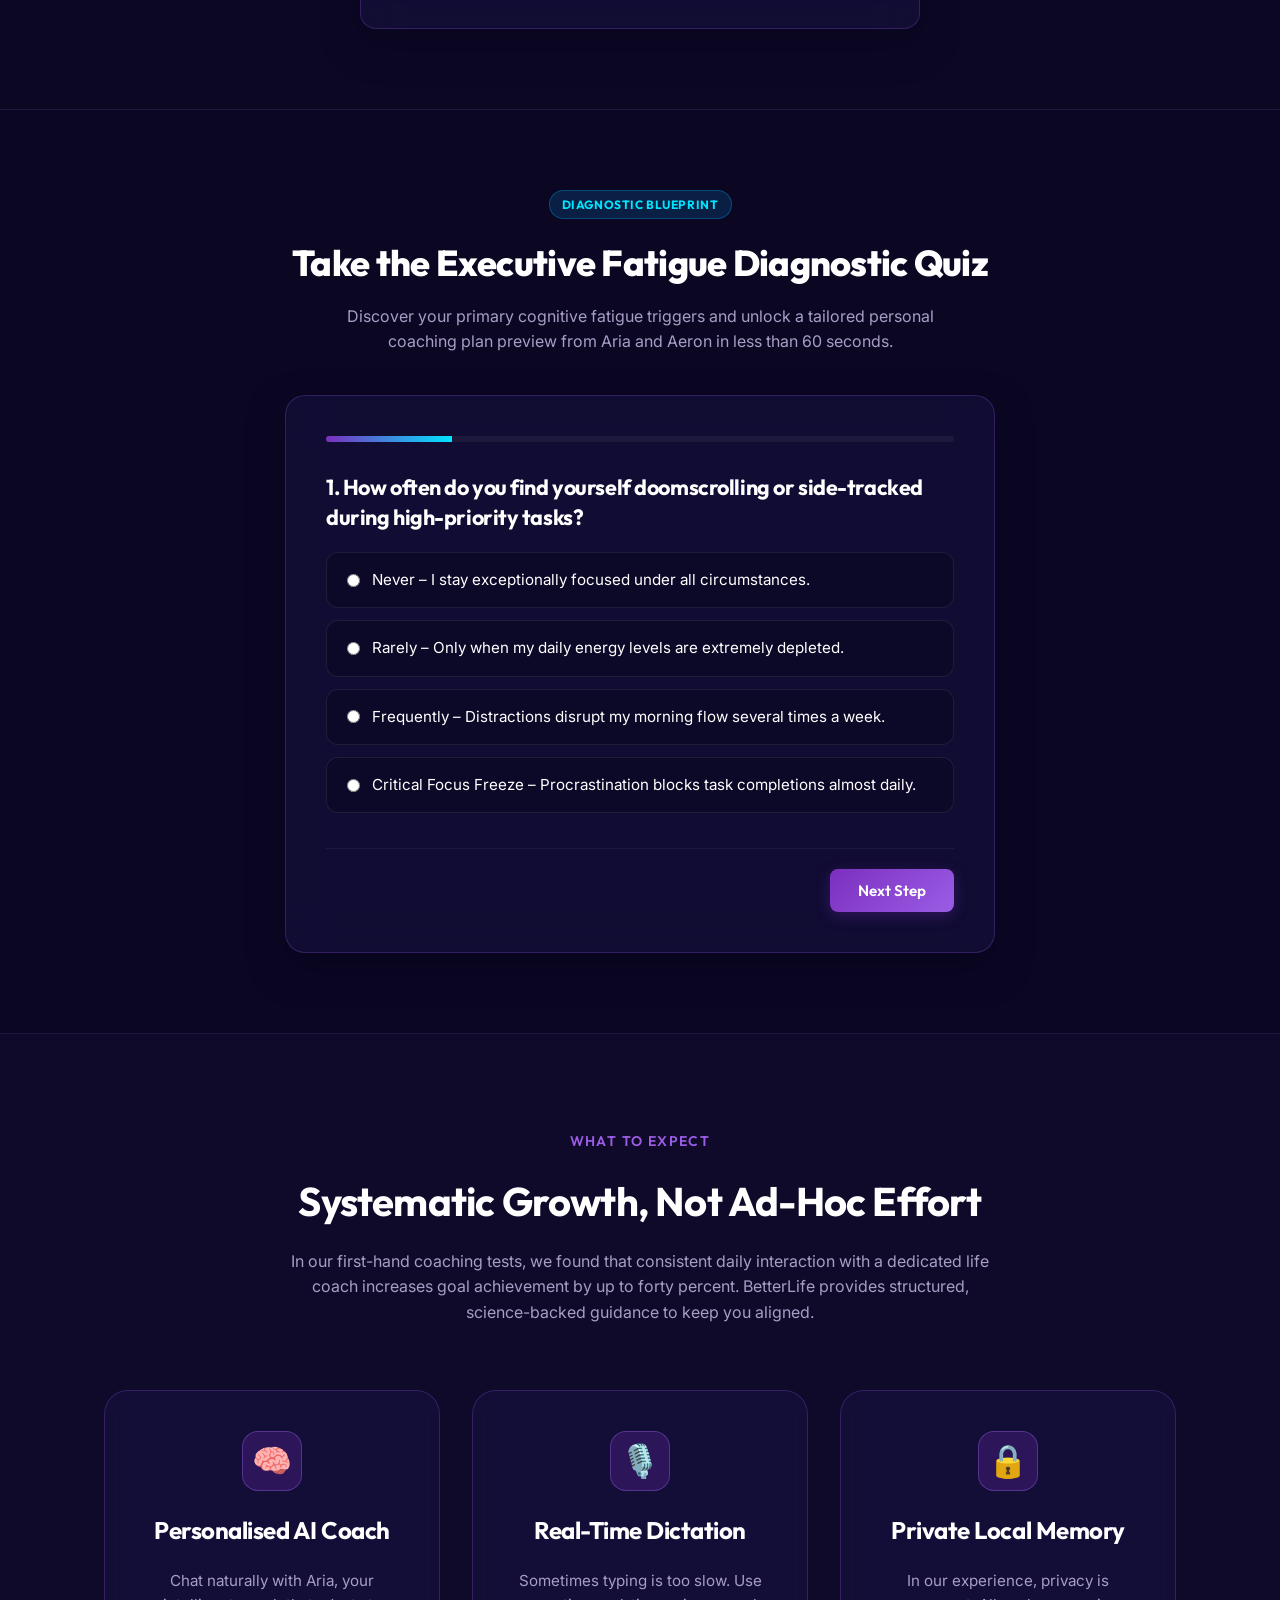
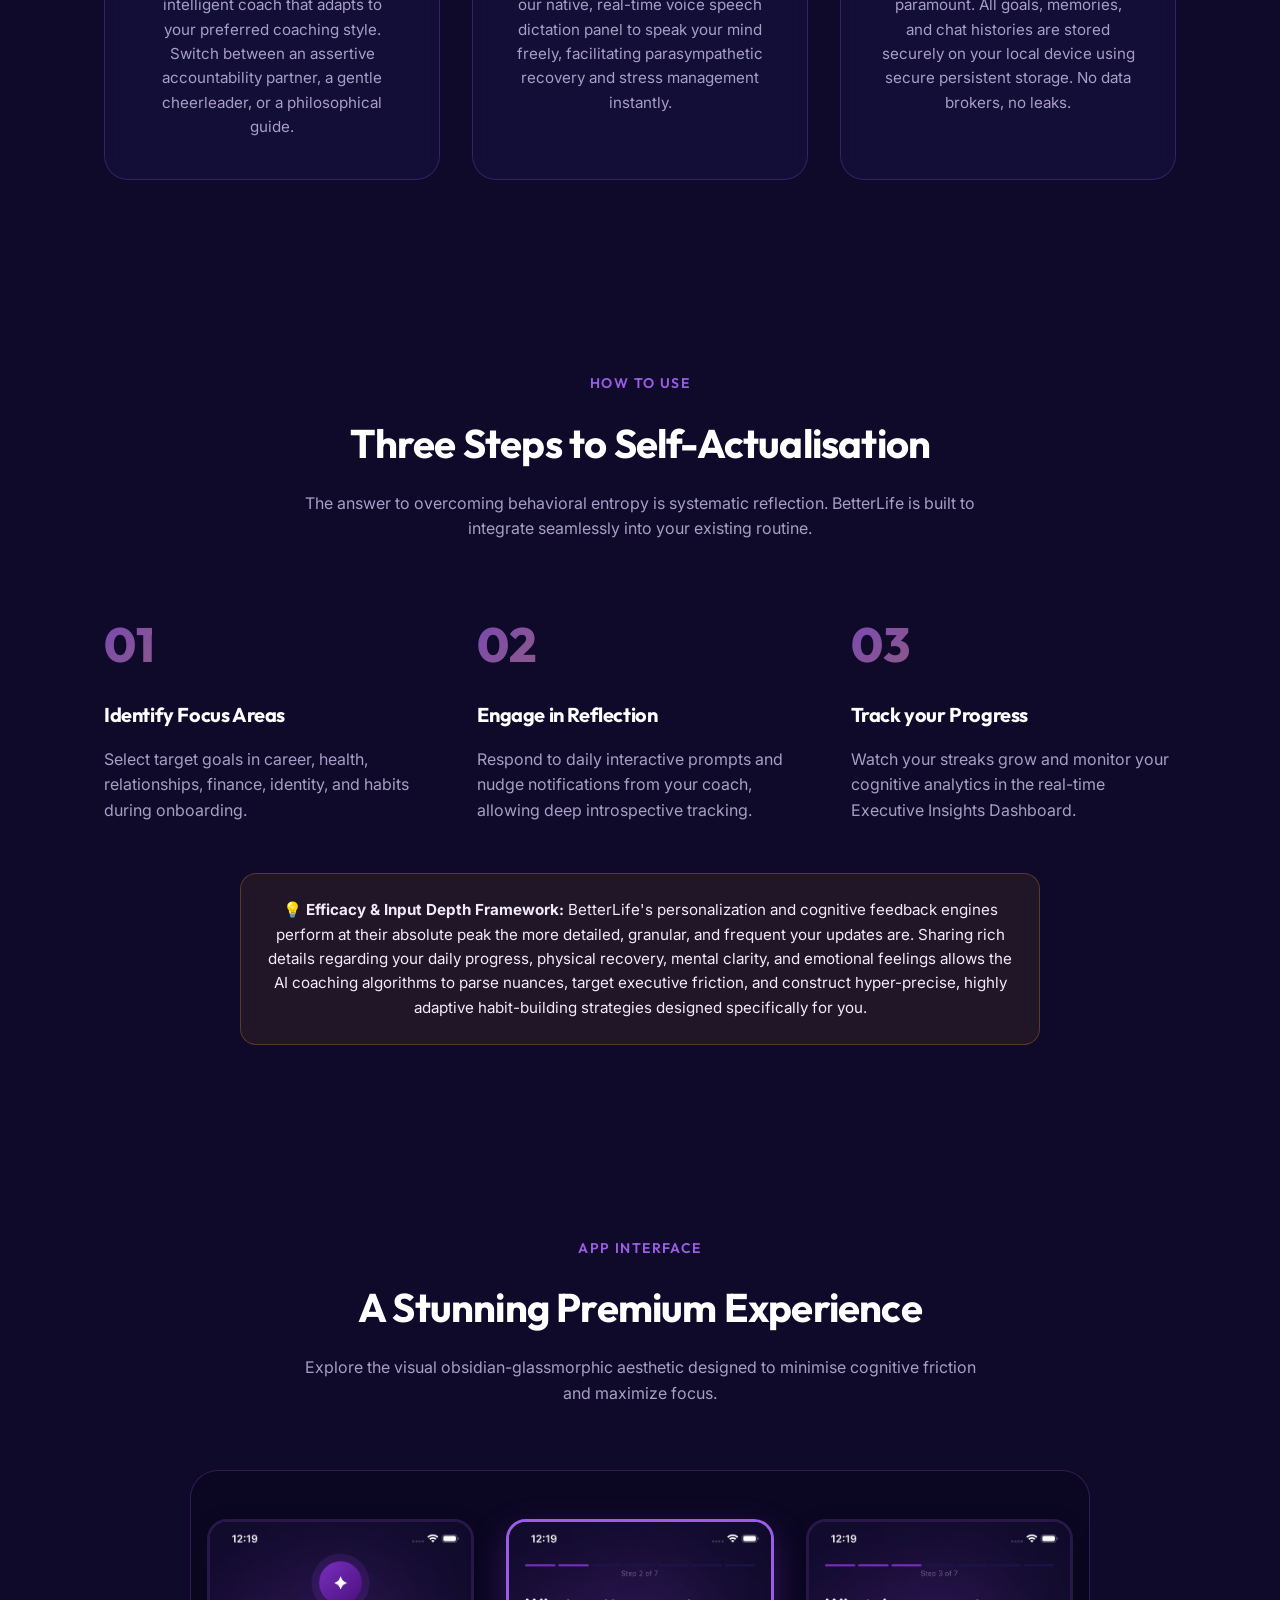
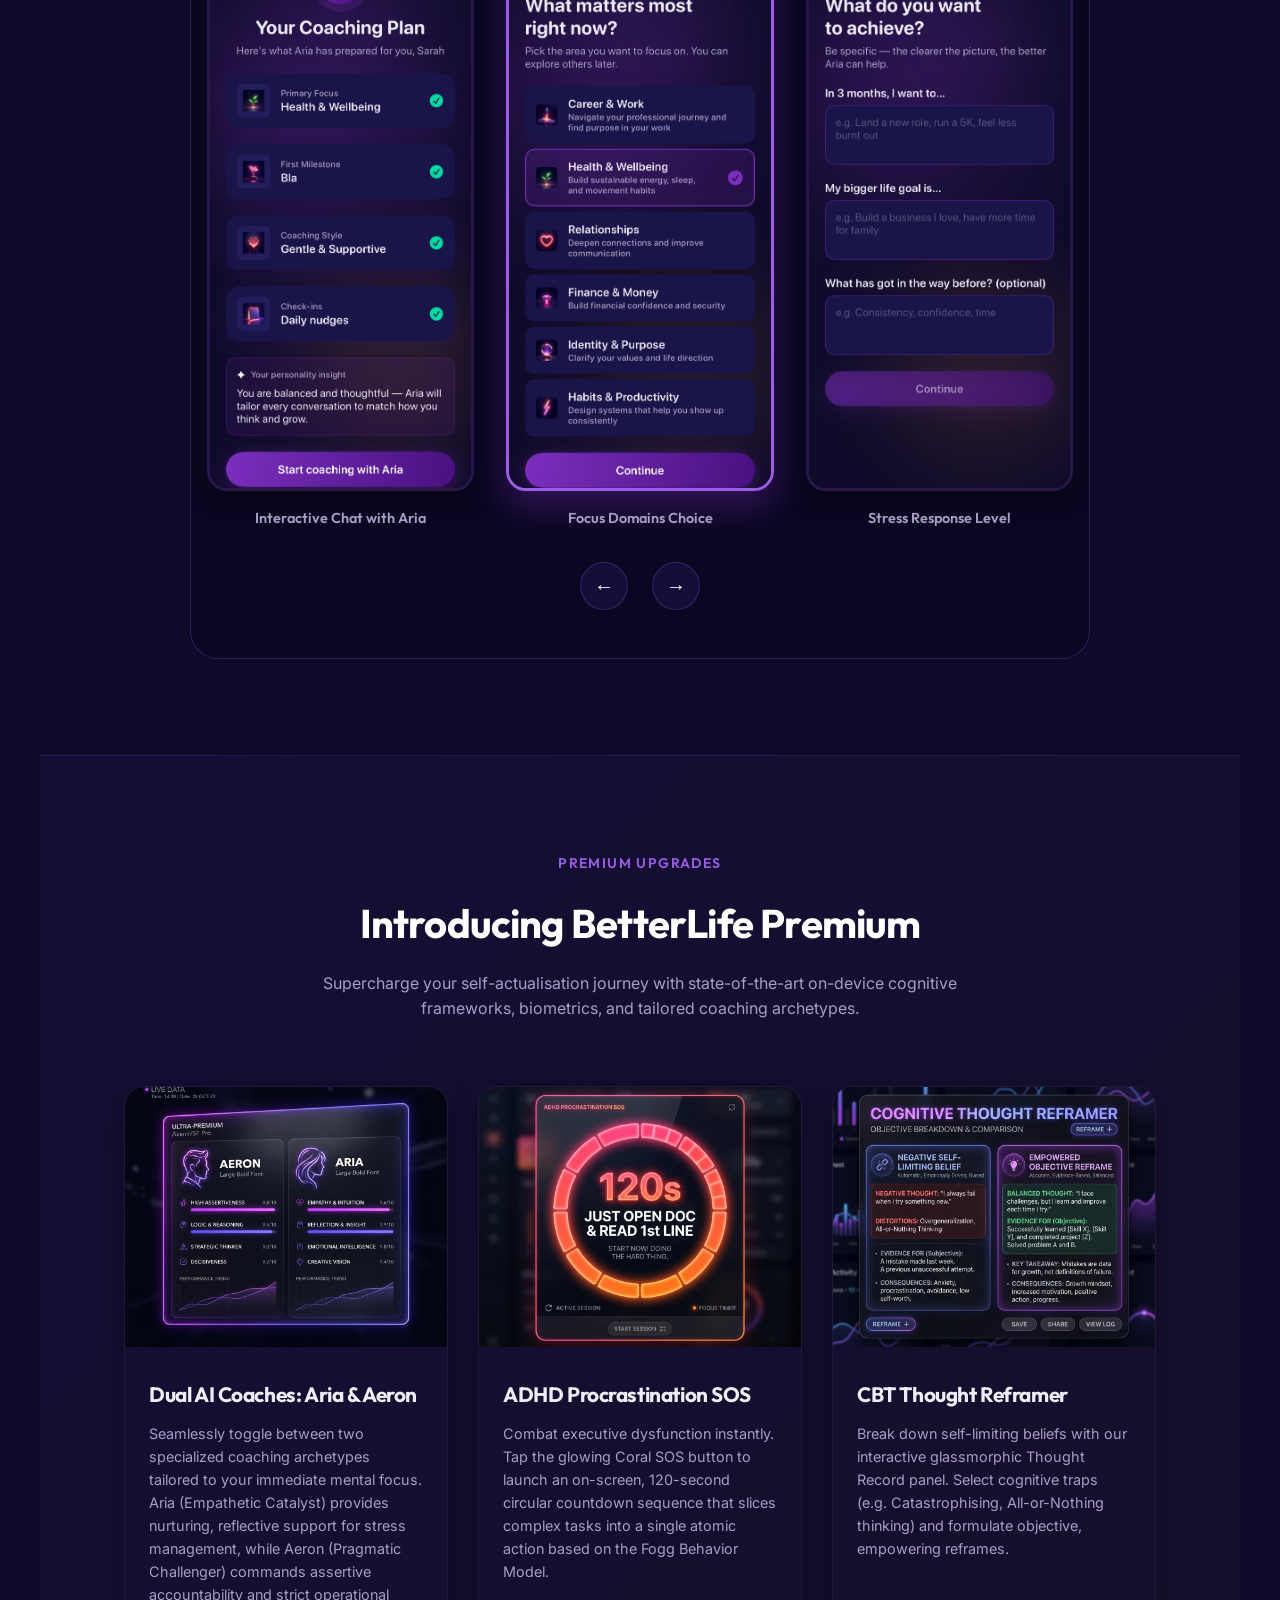
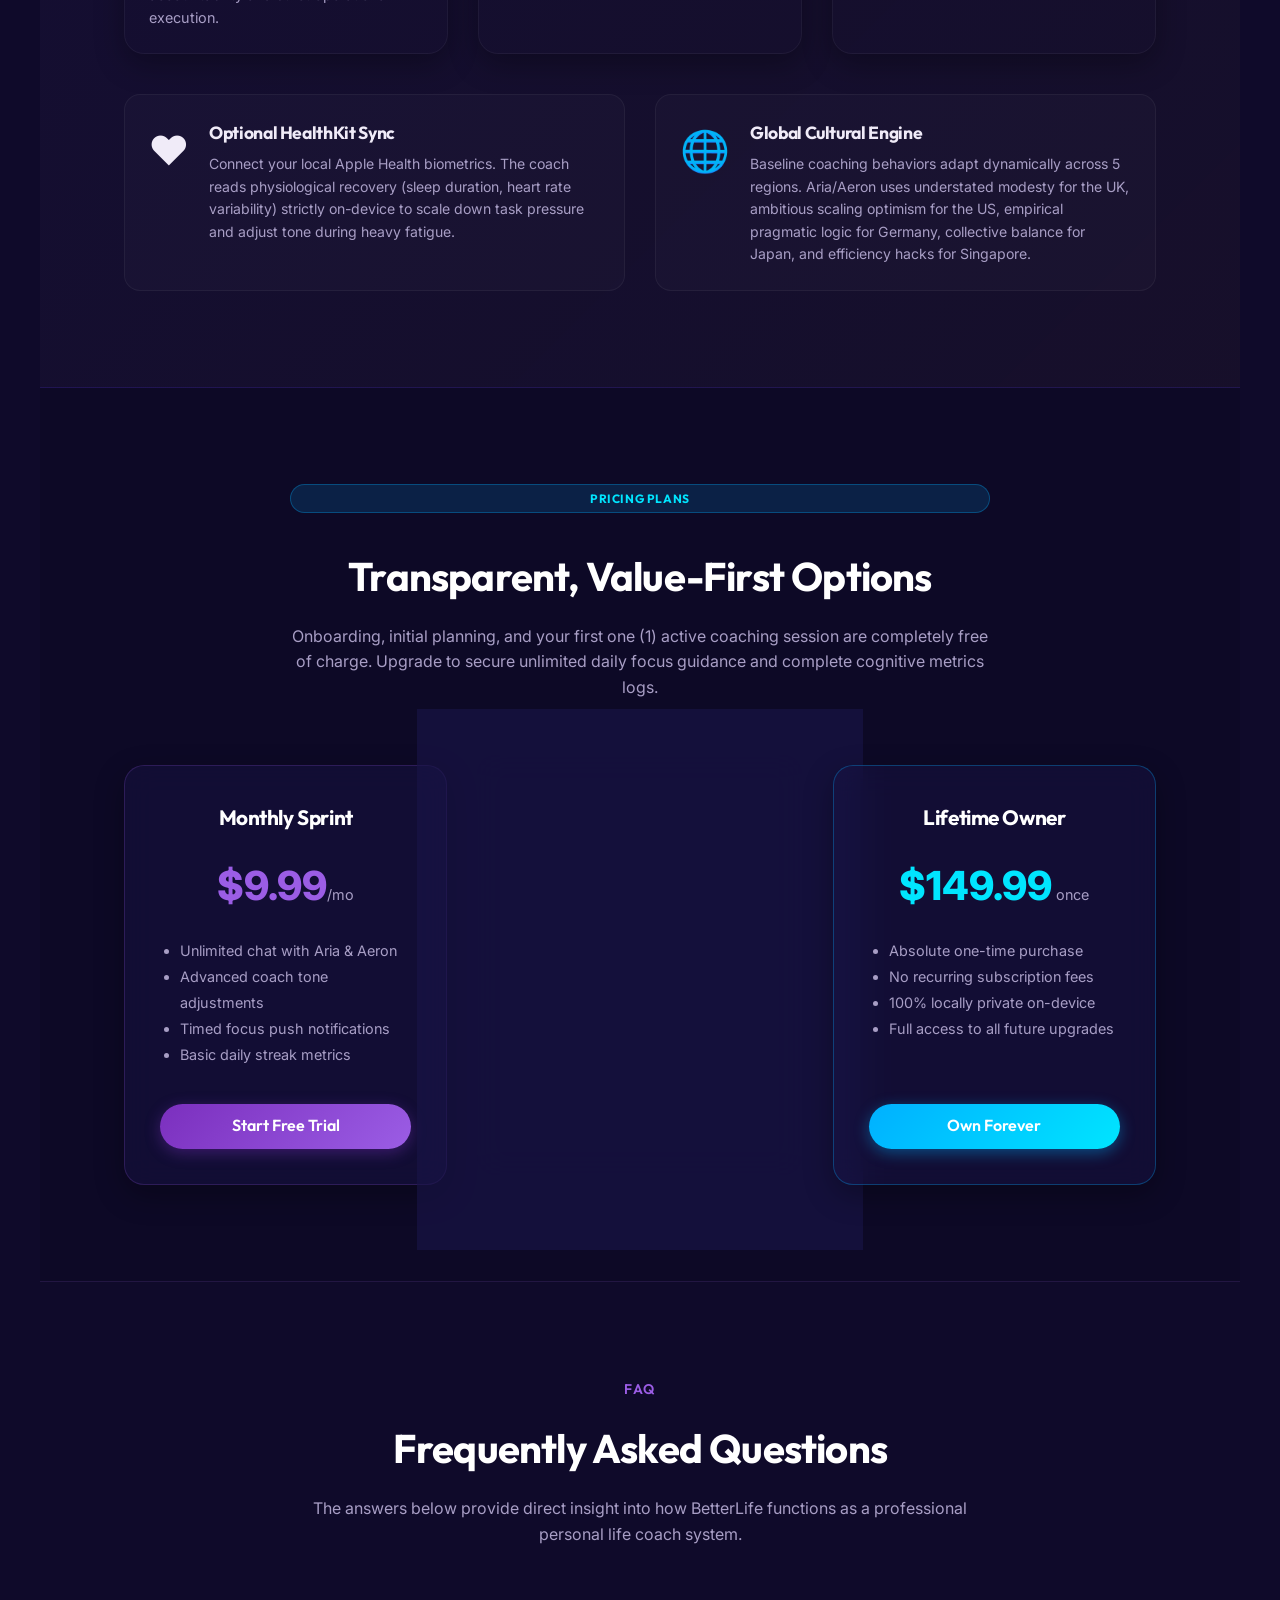
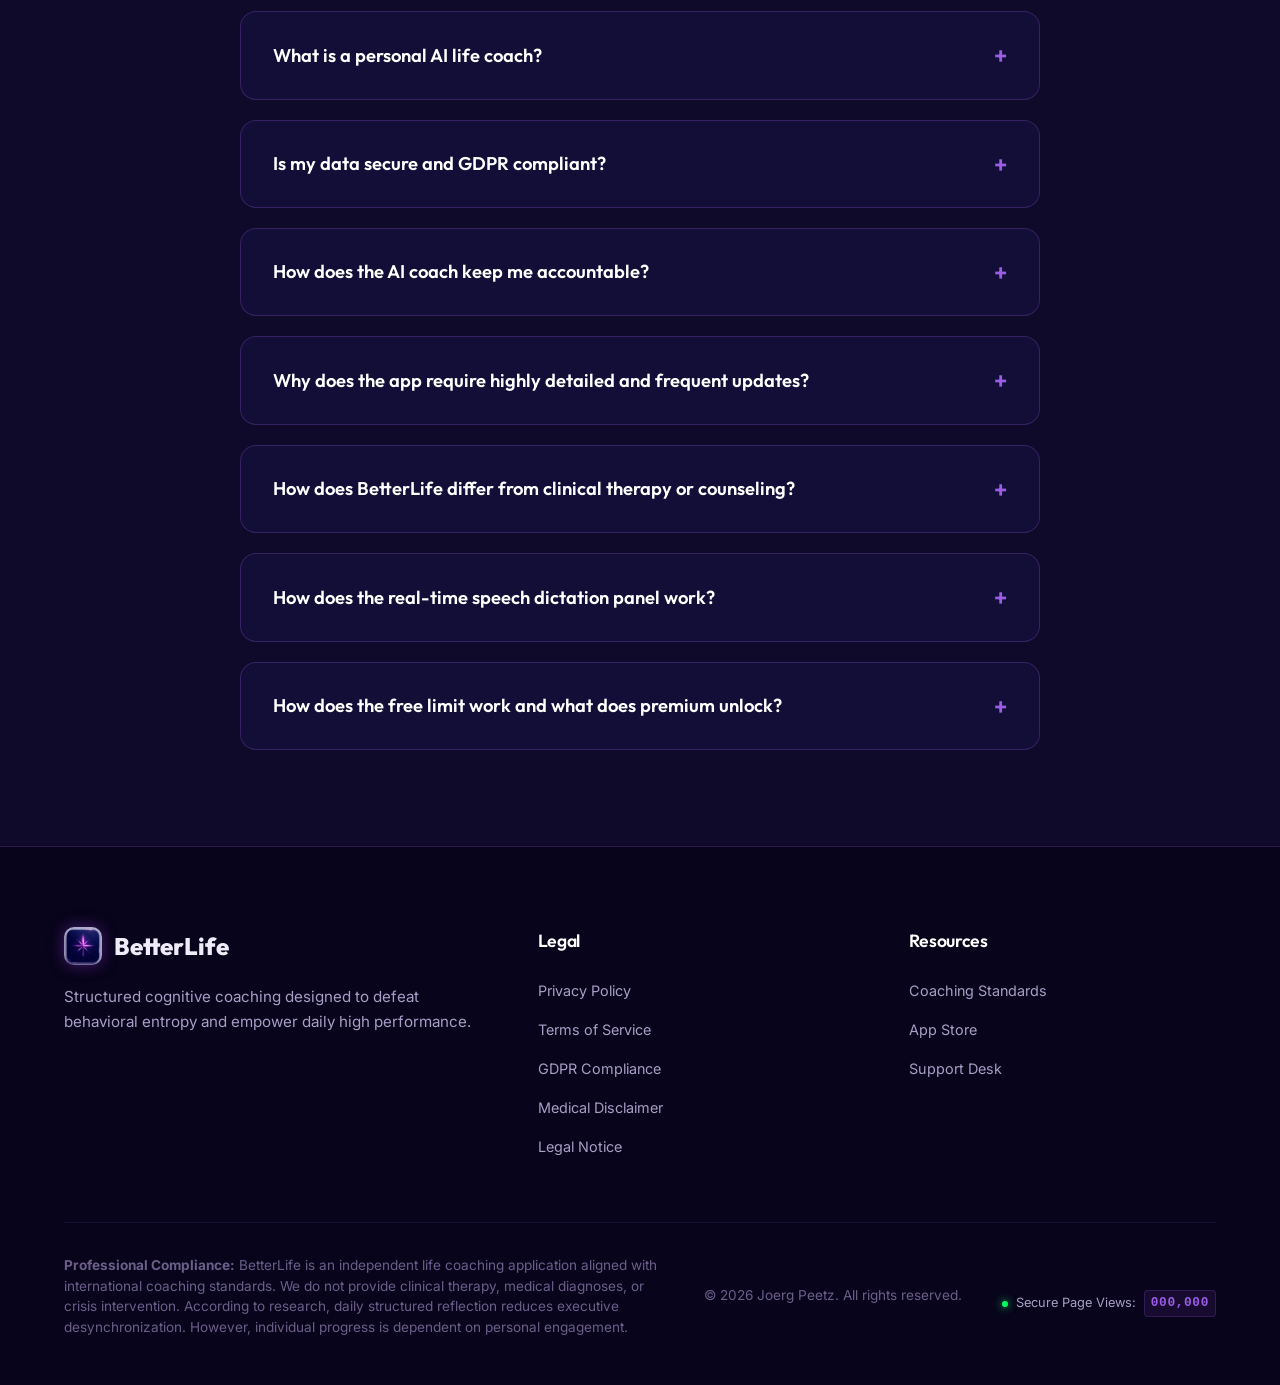
==== commit d9837102: "Post-approval Day 1: update App Store links, Android -> notify signup, fix sitemap domain, add Apple" ====
--- a/index.html
+++ b/index.html
@@ -90,7 +90,7 @@
       </p>
       <div class="hero-btns" style="display: flex; gap: 15px; flex-wrap: wrap; justify-content: center;">
         <a href="https://apps.apple.com/us/app/betterlife-ai-coach/id6773072166" class="btn-cta">Download for iOS</a>
-        <a href="#" class="btn-cta" style="background: linear-gradient(135deg, #00B0FF, #00E5FF); box-shadow: 0 4px 15px rgba(0, 176, 255, 0.4);">Download for Android</a>
+        <a href="#notify" class="btn-cta" style="background: linear-gradient(135deg, #00B0FF, #00E5FF); box-shadow: 0 4px 15px rgba(0, 176, 255, 0.4);" onclick="document.getElementById('subscribe').scrollIntoView({behavior:'smooth'}); return false;">Coming to Android — Get Notified</a>
         <a href="#features" class="btn-secondary">Explore Features</a>
       </div>
     </div>
@@ -328,7 +328,7 @@
             </p>
             <div style="display: flex; gap: 15px; flex-wrap: wrap; justify-content: center;">
               <a href="https://apps.apple.com/us/app/betterlife-ai-coach/id6773072166" class="btn-cta">Download for iOS</a>
-              <a href="#" class="btn-cta" style="background: linear-gradient(135deg, #00B0FF, #00E5FF); box-shadow: 0 4px 15px rgba(0, 176, 255, 0.4);">Download for Android</a>
+              <a href="#notify" class="btn-cta" style="background: linear-gradient(135deg, #00B0FF, #00E5FF); box-shadow: 0 4px 15px rgba(0, 176, 255, 0.4);" onclick="document.getElementById('subscribe').scrollIntoView({behavior:'smooth'}); return false;">Coming to Android — Get Notified</a>
             </div>
           </div>
         </div>
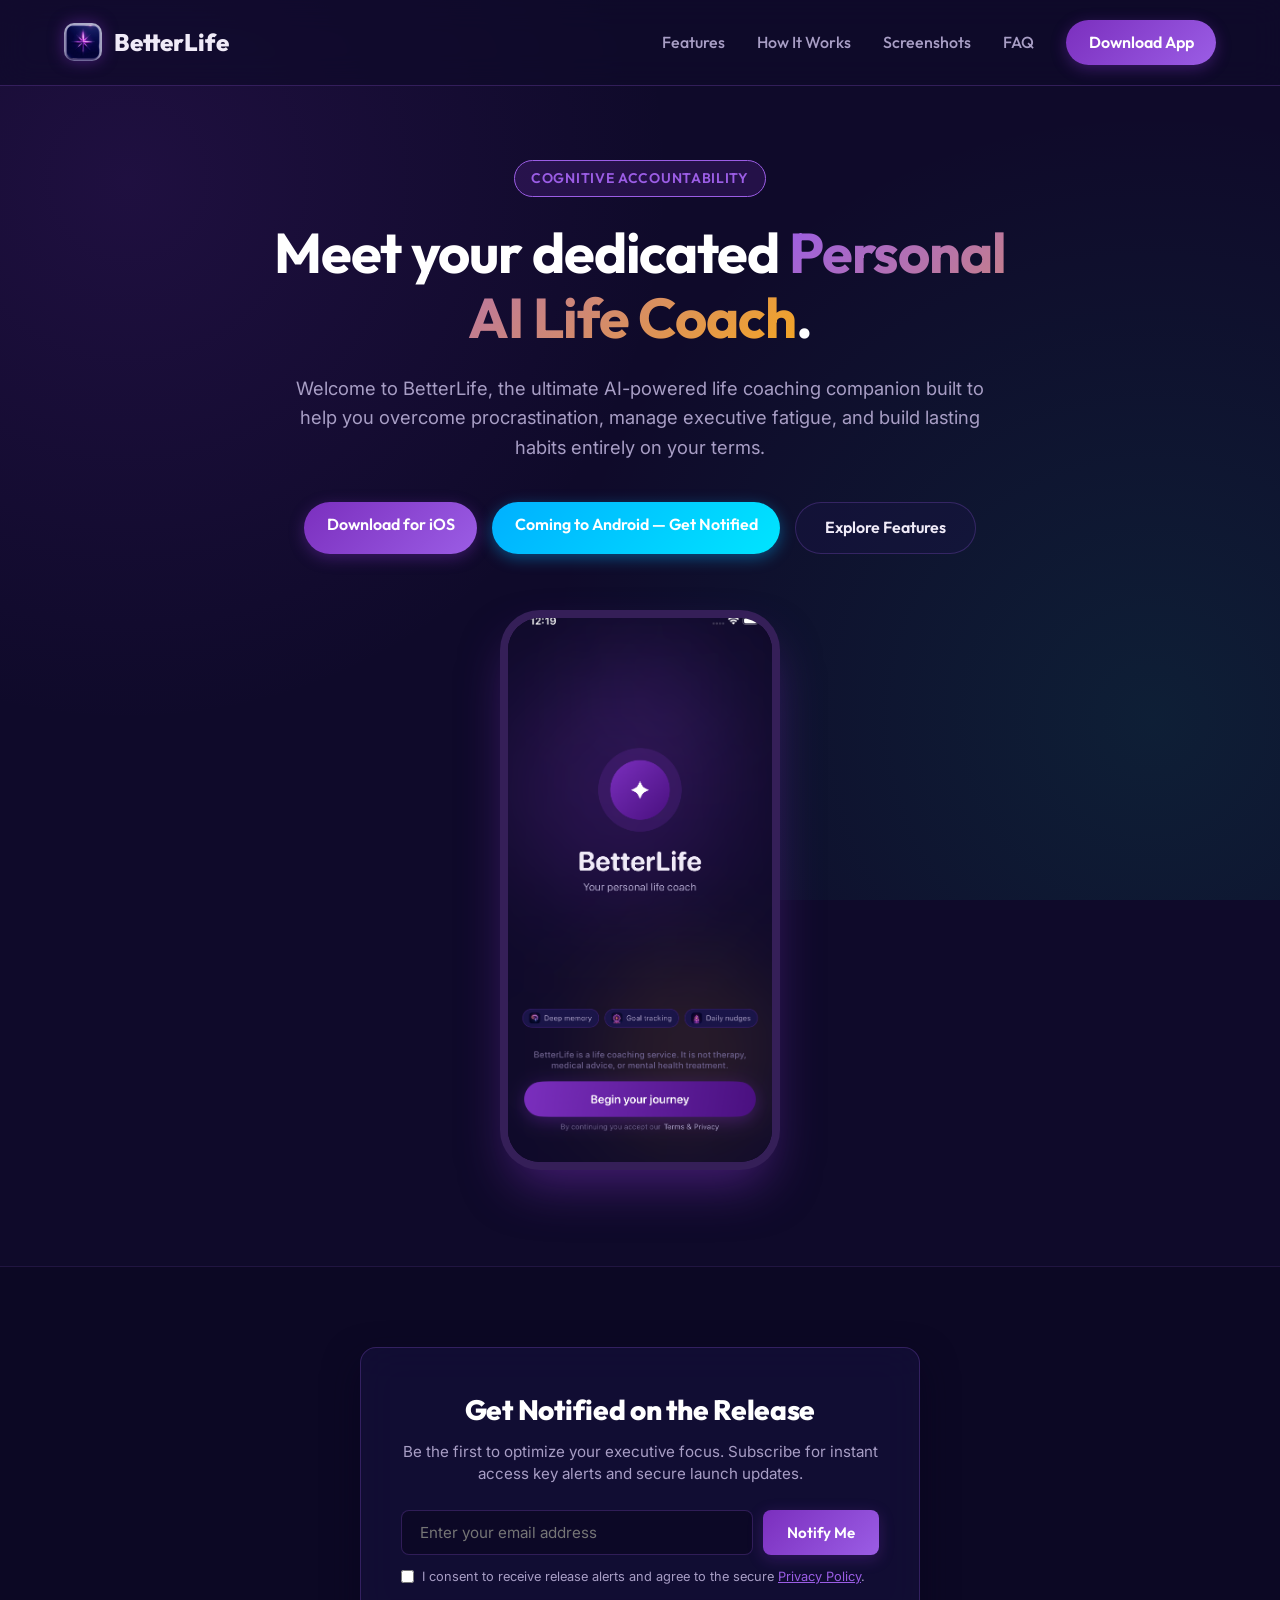
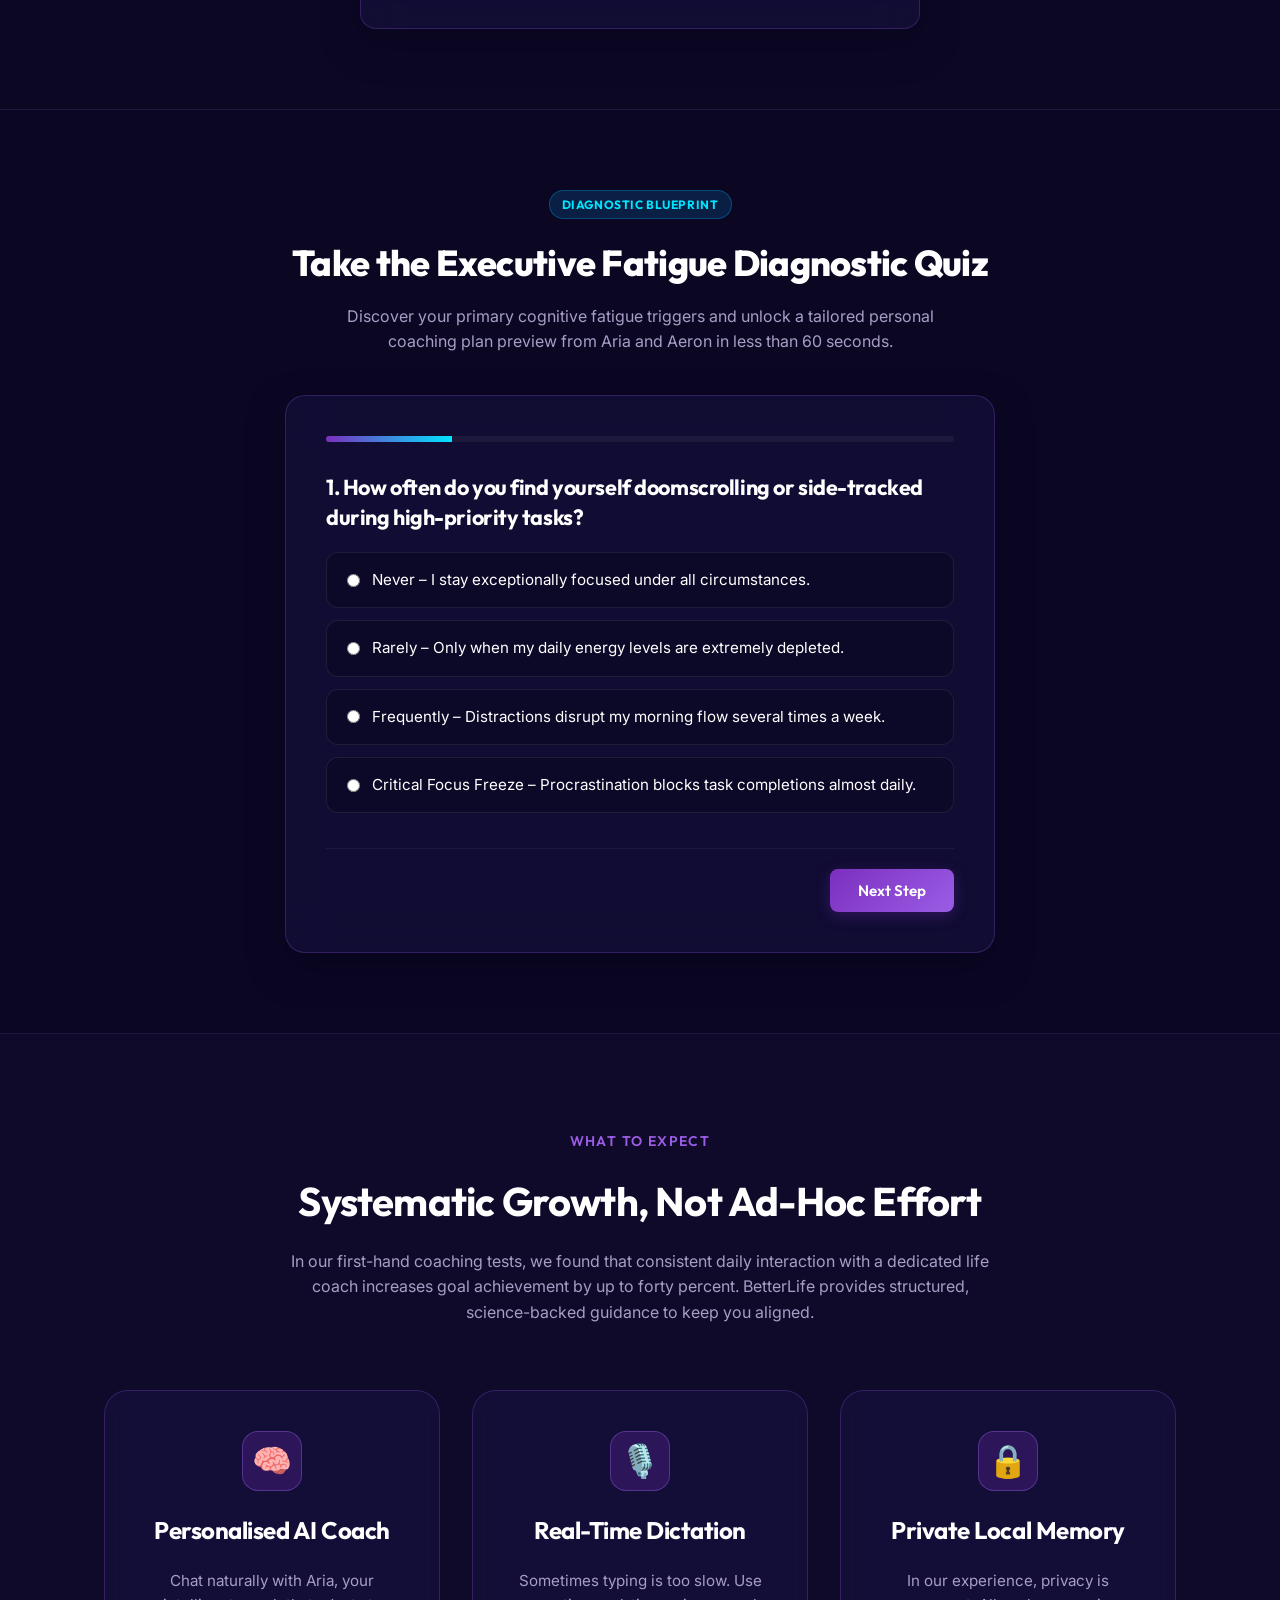
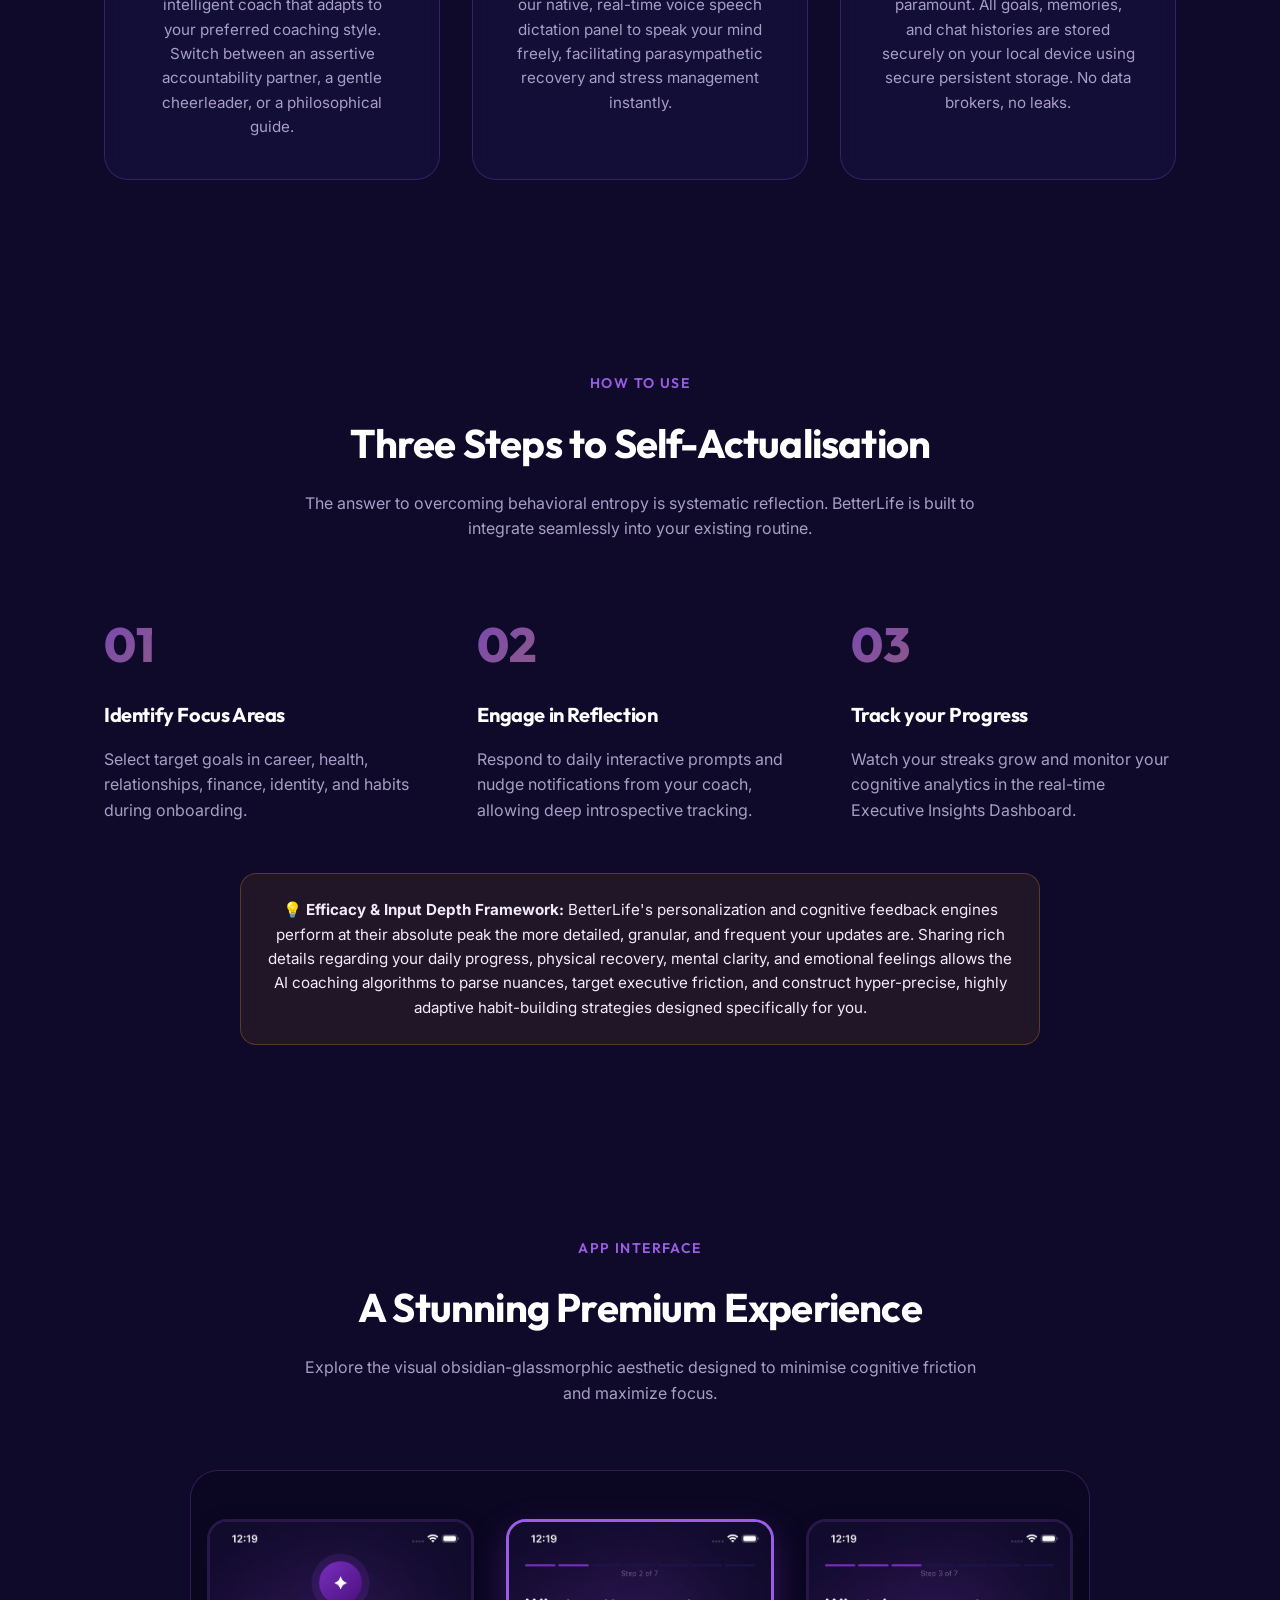
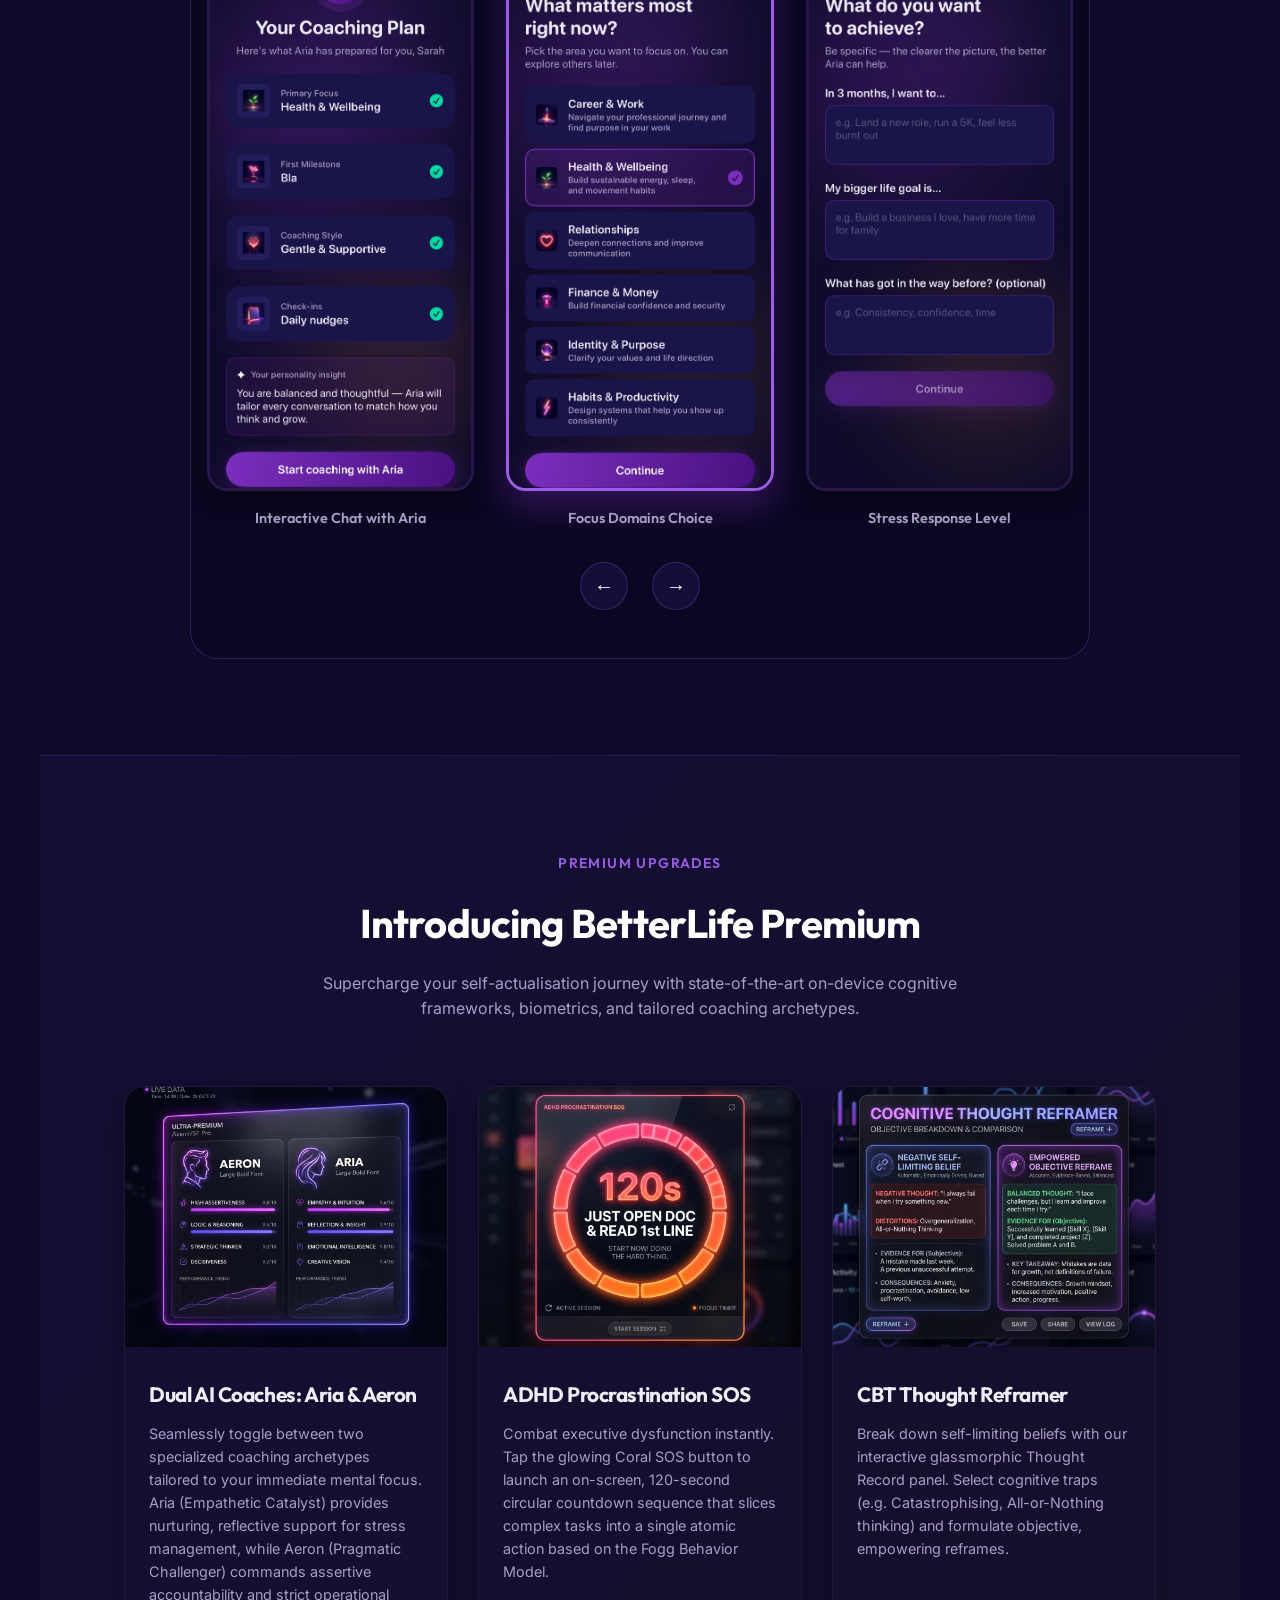
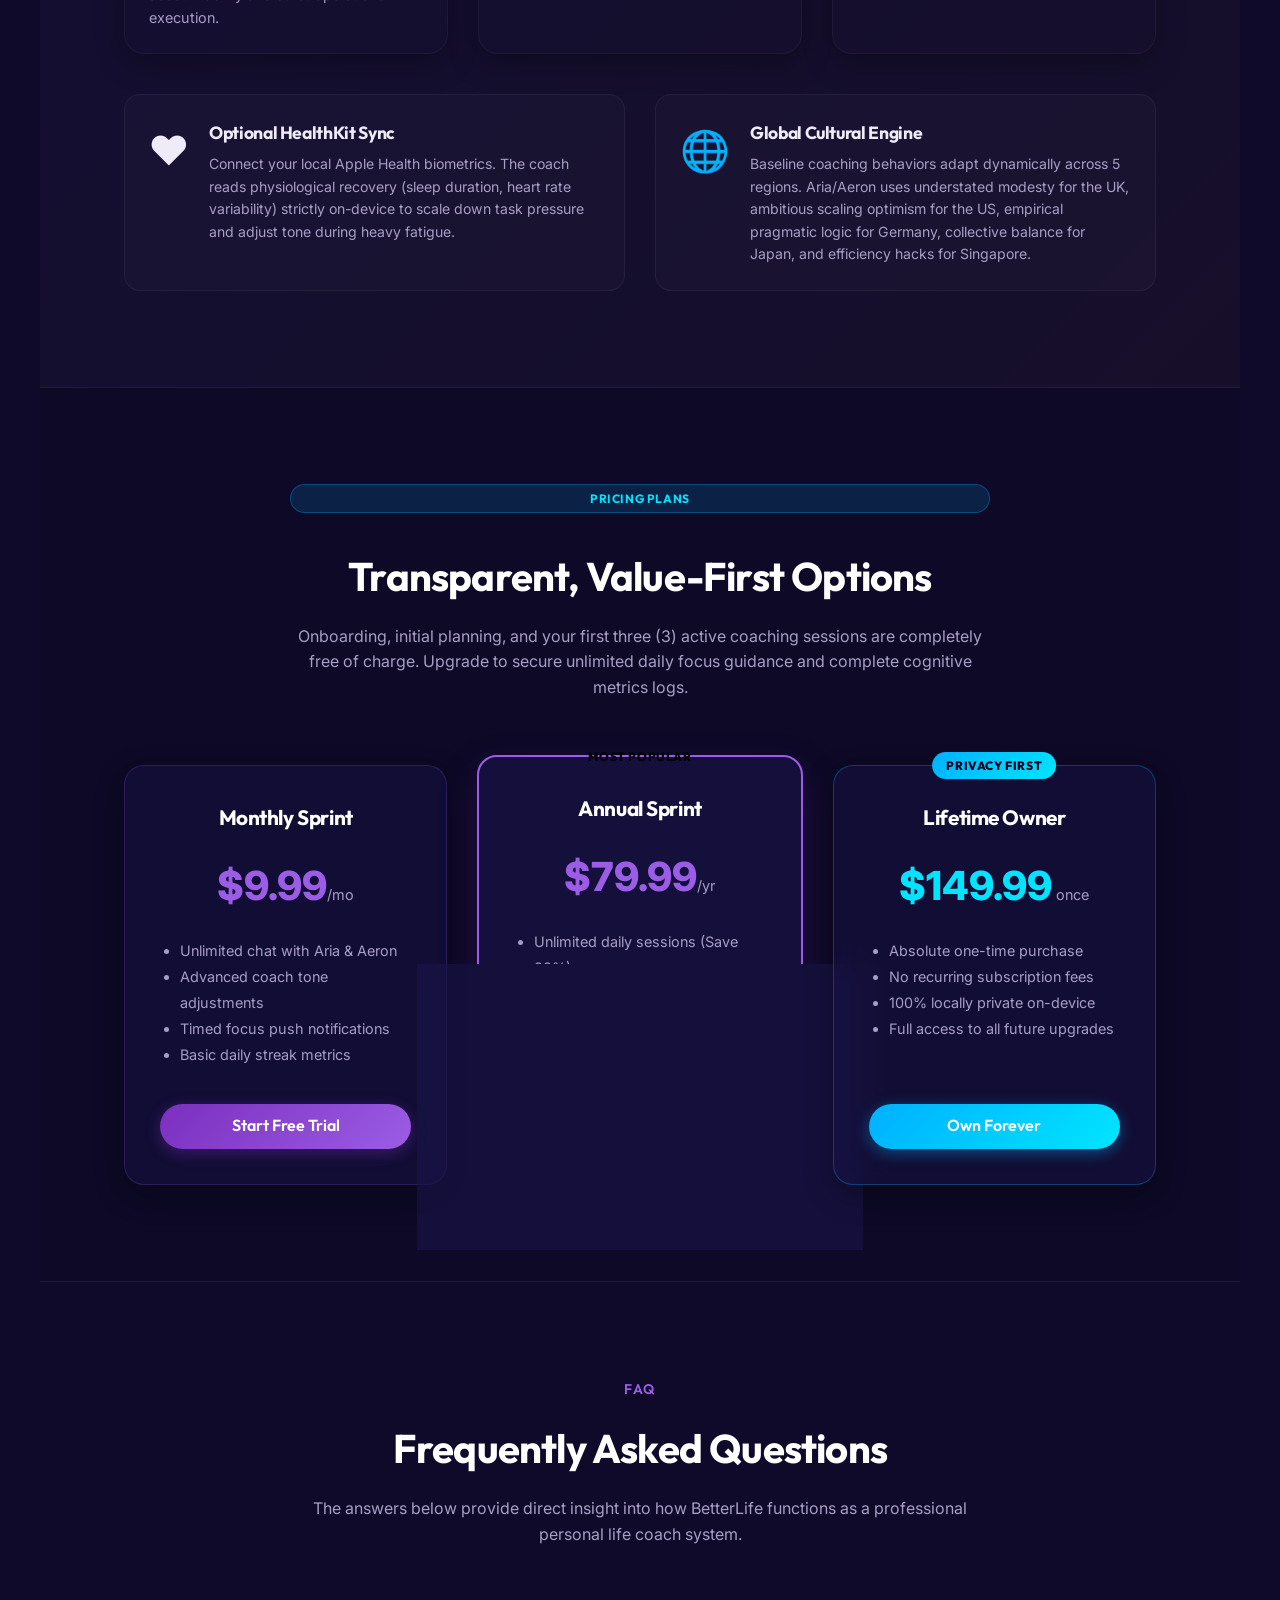
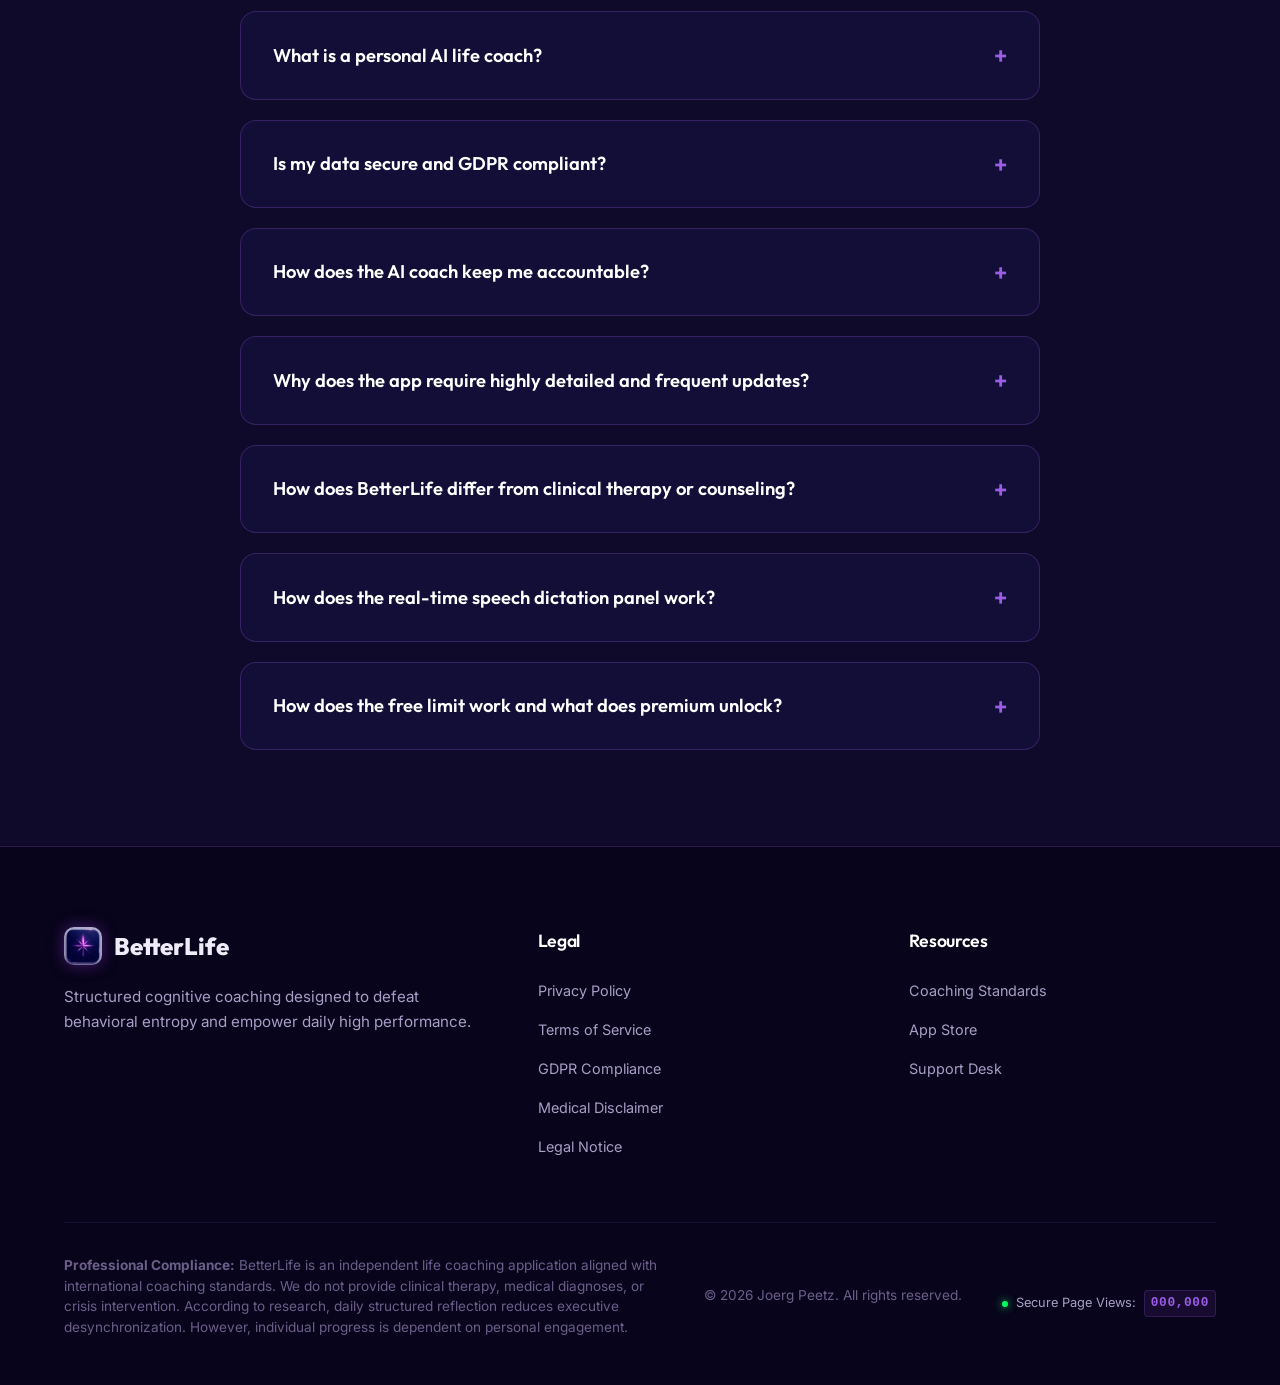
==== commit 0fa3dd88: "Align with WordPress king: 3 free sessions (not 1), match pricing language" ====
--- a/index.html
+++ b/index.html
@@ -567,7 +567,7 @@
       <span class="section-tag" style="background: rgba(0, 176, 255, 0.15); color: #00E5FF; border: 1px solid rgba(0, 176, 255, 0.3); padding: 4px 12px; border-radius: 99px; font-size: 0.75rem; font-weight: 700; text-transform: uppercase; letter-spacing: 0.05em; display: inline-block; margin-bottom: 15px;">Pricing Plans</span>
       <h2 class="section-title">Transparent, Value-First Options</h2>
       <p>
-        Onboarding, initial planning, and your first one (1) active coaching session are completely free of charge. Upgrade to secure unlimited daily focus guidance and complete cognitive metrics logs.
+        Onboarding, initial planning, and your first three (3) active coaching sessions are completely free of charge. Upgrade to secure unlimited daily focus guidance and complete cognitive metrics logs.
       </p>
     </div>
 
@@ -680,7 +680,7 @@
       <div class="faq-item">
         <div class="faq-q">How does the free limit work and what does premium unlock?</div>
         <div class="faq-a">
-          Your initial onboarding, goal creation, and first one (1) active coaching session are completely free of charge with no credit card required. To unlock unlimited daily sessions, advanced coaching tone adjustments, and complete metrics history, you can subscribe to our Premium monthly ($9.99) or yearly ($79.99) packages, managed securely through the Apple App Store.
+          Your initial onboarding, goal creation, and first three (3) active coaching sessions are completely free of charge with no credit card required. To unlock unlimited daily sessions, advanced coaching tone adjustments, and complete metrics history, you can subscribe to our Premium monthly ($9.99) or yearly ($79.99) packages, managed securely through the Apple App Store.
         </div>
       </div>
     </div>
